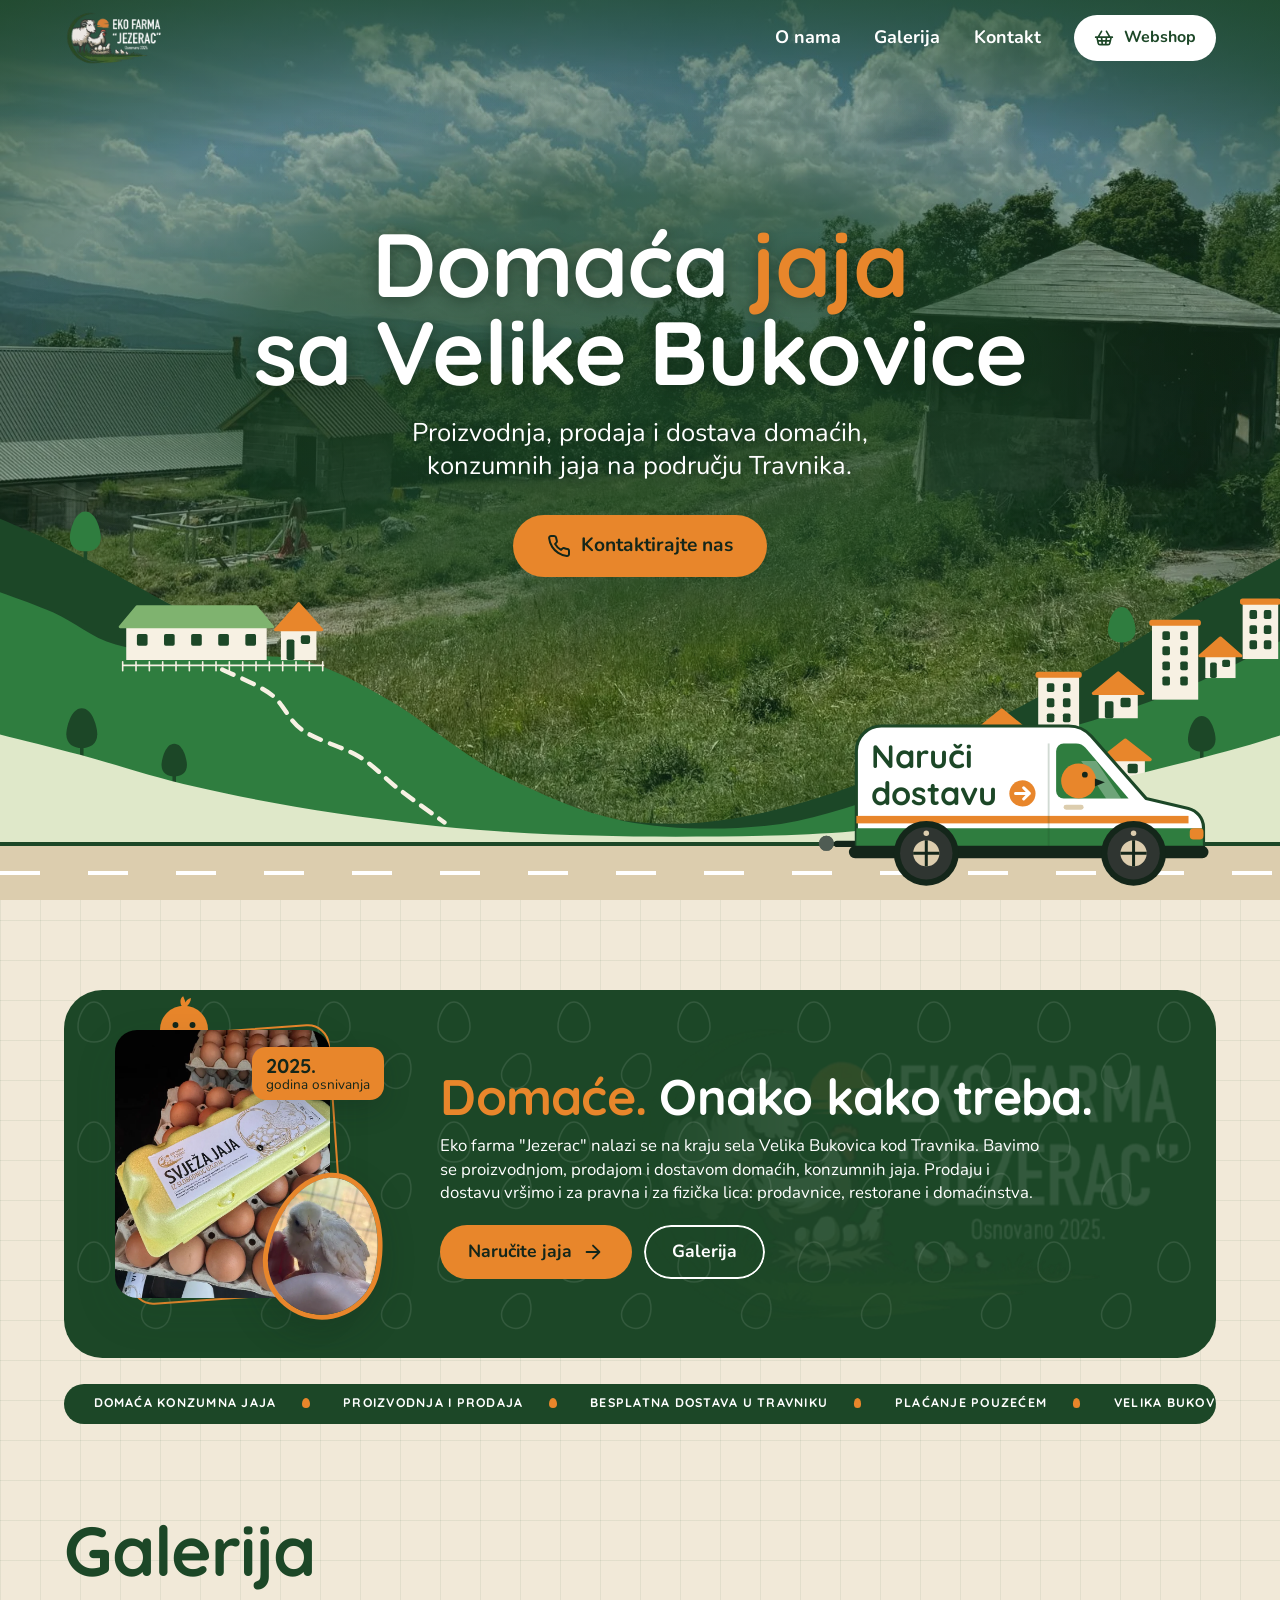
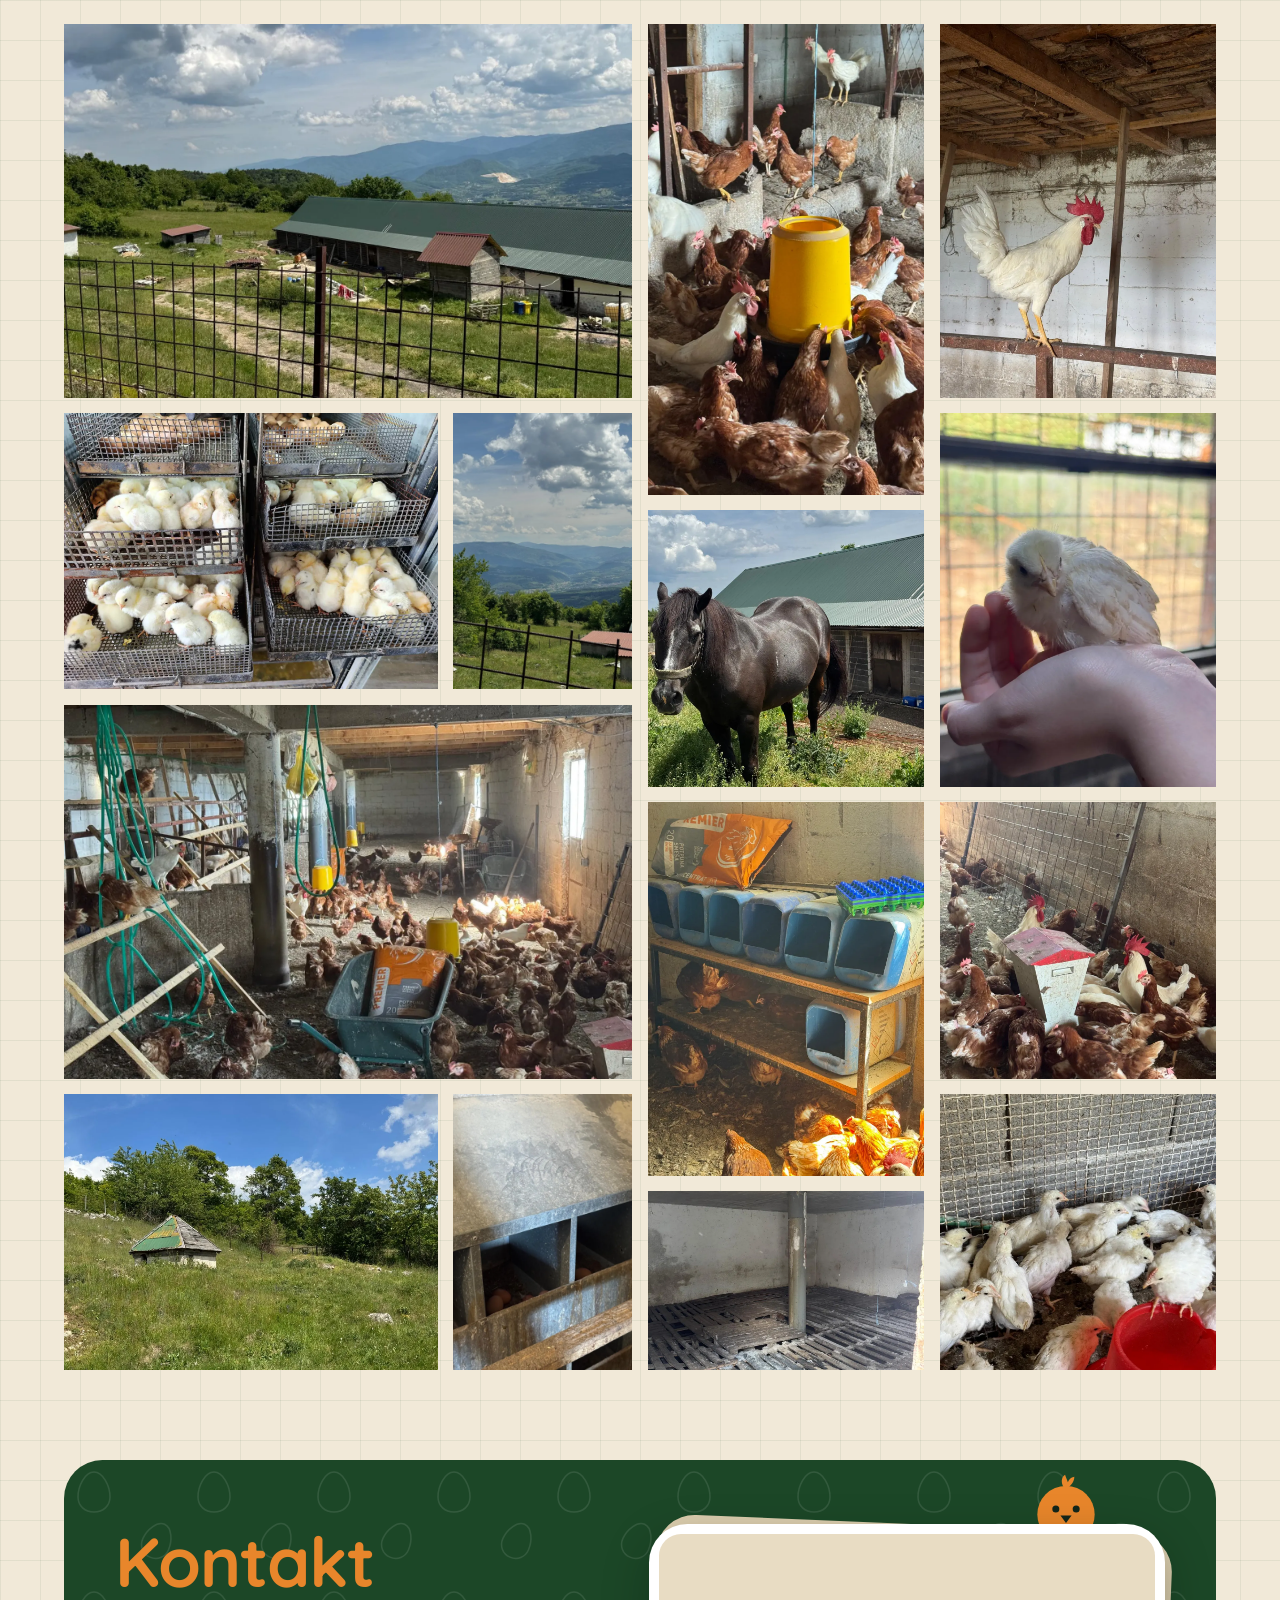
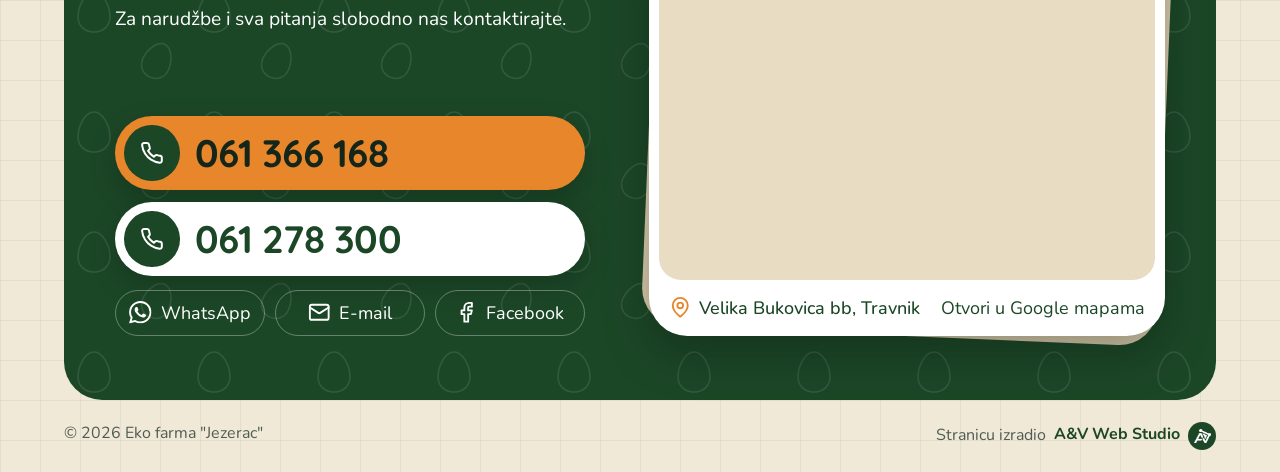
==== index.html @ 484a9501 "Veća brda na telefonu, zeleniji kombi i široka slika u O nama Brda na telefonu su oko četvrtinu viša" ====
<!doctype html>
<html lang="bs">
<head>
  <meta charset="utf-8">
  <meta name="viewport" content="width=device-width, initial-scale=1, viewport-fit=cover">
  <title>Eko farma "Jezerac" | Domaća jaja sa Velike Bukovice, Travnik</title>
  <meta name="description" content="Domaća, konzumna jaja sa Velike Bukovice kod Travnika. Besplatna dostava na području Travnika, plaćanje pouzećem.">
  <meta name="theme-color" content="#f1e9d8">

  <meta property="og:type" content="website">
  <meta property="og:title" content="Eko farma &quot;Jezerac&quot;">
  <meta property="og:description" content="Domaća, konzumna jaja sa Velike Bukovice kod Travnika. Besplatna dostava na području Travnika.">
  <meta property="og:image" content="https://eko-farma-jezerac.vercel.app/assets/img/og.jpg">
  <meta name="twitter:card" content="summary_large_image">

  <link rel="icon" type="image/png" sizes="32x32" href="assets/img/favicon-32.png?v=3">
  <link rel="icon" type="image/png" sizes="192x192" href="assets/img/favicon-192.png?v=3">
  <link rel="shortcut icon" href="favicon.ico?v=3">
  <link rel="apple-touch-icon" href="assets/img/apple-touch-icon.png?v=3">

  <link rel="preconnect" href="https://fonts.googleapis.com">
  <link rel="preconnect" href="https://fonts.gstatic.com" crossorigin>
  <link href="https://fonts.googleapis.com/css2?family=Quicksand:wght@500;600;700&family=Nunito:wght@400;500;600;700&display=swap" rel="stylesheet">
  <link rel="stylesheet" href="css/styles.css">
  <link rel="preload" as="image" href="assets/img/hero.webp">

  <script type="application/ld+json">
  {
    "@context": "https://schema.org",
    "@type": "LocalBusiness",
    "name": "Eko farma \"Jezerac\"",
    "description": "Proizvodnja, prodaja i dostava domaćih, konzumnih jaja.",
    "telephone": ["+38761366168", "+38761278300"],
    "email": "ekofarma.jezerac@gmail.com",
    "foundingDate": "2025",
    "address": {
      "@type": "PostalAddress",
      "streetAddress": "Velika Bukovica bb",
      "addressLocality": "Travnik",
      "addressCountry": "BA"
    },
    "sameAs": ["https://www.facebook.com/p/Eko-farma-Jezerac-61575950756251/"]
  }
  </script>
</head>
<body>
  <a class="skip-link" href="webshop.html">Idi na webshop</a>

  <svg class="svg-defs" aria-hidden="true" focusable="false">
    <symbol id="i-arrow" viewBox="0 0 24 24"><path d="M5 12h14M12 5l7 7-7 7"/></symbol>
    <symbol id="i-basket" viewBox="0 0 24 24"><path d="m15 11-1 9M19 11l-4-7M2 11h20M3.5 11l1.6 7.4a2 2 0 0 0 2 1.6h9.8a2 2 0 0 0 2-1.6l1.7-7.4M4.5 15.5h15M5 11l4-7M9 11l1 9"/></symbol>
    <symbol id="i-x" viewBox="0 0 24 24"><path d="M18 6 6 18M6 6l12 12"/></symbol>
    <symbol id="i-left" viewBox="0 0 24 24"><path d="m15 18-6-6 6-6"/></symbol>
    <symbol id="i-right" viewBox="0 0 24 24"><path d="m9 18 6-6-6-6"/></symbol>
    <symbol id="i-phone" viewBox="0 0 24 24"><path d="M22 16.92v3a2 2 0 0 1-2.18 2 19.79 19.79 0 0 1-8.63-3.07 19.5 19.5 0 0 1-6-6 19.79 19.79 0 0 1-3.07-8.67A2 2 0 0 1 4.11 2h3a2 2 0 0 1 2 1.72 12.84 12.84 0 0 0 .7 2.81 2 2 0 0 1-.45 2.11L8.09 9.91a16 16 0 0 0 6 6l1.27-1.27a2 2 0 0 1 2.11-.45 12.84 12.84 0 0 0 2.81.7A2 2 0 0 1 22 16.92z"/></symbol>
    <symbol id="chick" viewBox="0 0 80 80"><path d="M38 17c-4-5-3-12 1-14 1 3 2 5 3 8 1-3 3-5 7-6 0 5-3 9-7 12Z" fill="#e8862b"/><circle cx="40" cy="46" r="31" fill="#e8862b"/><circle cx="29" cy="40" r="3.800" fill="#14261a"/><circle cx="51" cy="40" r="3.800" fill="#14261a"/><path d="M34 47h12l-6 8z" fill="#14261a"/></symbol>
    <symbol id="i-pin" viewBox="0 0 24 24"><path d="M20 10c0 6-8 12-8 12s-8-6-8-12a8 8 0 0 1 16 0Z"/><circle cx="12" cy="10" r="3"/></symbol>
    <symbol id="i-mail" viewBox="0 0 24 24"><rect width="20" height="16" x="2" y="4" rx="2"/><path d="m22 7-8.97 5.7a1.94 1.94 0 0 1-2.06 0L2 7"/></symbol>
    <symbol id="i-facebook" viewBox="0 0 24 24"><path d="M18 2h-3a5 5 0 0 0-5 5v3H7v4h3v8h4v-8h3l1-4h-4V7a1 1 0 0 1 1-1h3z"/></symbol>
    <symbol id="i-whatsapp" viewBox="0 0 24 24"><path class="solid" d="M17.472 14.382c-.297-.149-1.758-.867-2.03-.967-.273-.099-.471-.148-.67.15-.197.297-.767.966-.94 1.164-.173.199-.347.223-.644.075-.297-.15-1.255-.463-2.39-1.475-.883-.788-1.48-1.761-1.653-2.059-.173-.297-.018-.458.13-.606.134-.133.298-.347.446-.52.149-.174.198-.298.298-.497.099-.198.05-.371-.025-.52-.075-.149-.669-1.612-.916-2.207-.242-.579-.487-.5-.669-.51-.173-.008-.371-.01-.57-.01-.198 0-.52.074-.792.372-.272.297-1.04 1.016-1.04 2.479 0 1.462 1.065 2.875 1.213 3.074.149.198 2.096 3.2 5.077 4.487.709.306 1.262.489 1.694.625.712.227 1.36.195 1.871.118.571-.085 1.758-.719 2.006-1.413.248-.694.248-1.289.173-1.413-.074-.124-.272-.198-.57-.347m-5.421 7.403h-.004a9.87 9.87 0 0 1-5.031-1.378l-.361-.214-3.741.982.998-3.648-.235-.374a9.86 9.86 0 0 1-1.51-5.26c.001-5.45 4.436-9.884 9.888-9.884 2.64 0 5.122 1.03 6.988 2.898a9.825 9.825 0 0 1 2.893 6.994c-.003 5.45-4.437 9.884-9.885 9.884m8.413-18.297A11.815 11.815 0 0 0 12.05 0C5.495 0 .16 5.335.157 11.892c0 2.096.547 4.142 1.588 5.945L.057 24l6.305-1.654a11.882 11.882 0 0 0 5.683 1.448h.005c6.554 0 11.89-5.335 11.893-11.893a11.821 11.821 0 0 0-3.48-8.413z"/></symbol>
  </svg>

  <header class="top top-over">
    <a class="top-logo" href="index.html" aria-label='Eko farma "Jezerac", početna'>
      <img src="assets/img/logo.webp" alt="" width="480" height="266">
      <img class="top-logo-light" src="assets/img/logo-svijetli.webp" alt="" width="480" height="266">
    </a>
    <nav class="top-nav" aria-label="Glavna navigacija">
      <a class="nav-link" href="#o-nama">O nama</a>
      <a class="nav-link" href="#galerija">Galerija</a>
      <a class="nav-link" href="#kontakt">Kontakt</a>
      <a class="btn btn-nav" href="webshop.html">
        <svg class="icon" aria-hidden="true"><use href="#i-basket"/></svg>
        Webshop
        <span class="count" data-cart-count hidden>0</span>
      </a>
    </nav>
  </header>

  <main>
    <section class="hero">
      <div class="hero-photo">
        <img src="assets/img/hero.webp" width="1600" height="1200" fetchpriority="high" alt="Farma na Velikoj Bukovici: objekti, puteljak kroz livadu i planine pod oblacima">
      </div>
      <picture class="hills">
        <source media="(min-width: 760px)" srcset="assets/img/brda.svg" width="1440" height="460">
        <img src="assets/img/brda-telefon.svg?v=3" width="375" height="200" alt="">
      </picture>
      <div class="hero-copy">
        <h1>Domaća <em>jaja</em><br>sa&nbsp;Velike Bukovice</h1>
        <p>Proizvodnja, prodaja i dostava domaćih, konzumnih jaja na području Travnika.</p>
        <a class="btn btn-big btn-orange" href="#kontakt">
          <svg class="icon" aria-hidden="true"><use href="#i-phone"/></svg>
          Kontaktirajte nas
        </a>
      </div>
      <div class="road">
        <div class="van-lane">
          <a class="van" href="webshop.html" aria-label="Naruči dostavu jaja u webshopu">
            <svg viewBox="-30 0 328 146" aria-hidden="true" focusable="false">
              <circle class="puff" cx="-14" cy="110" r="6"/>
              <circle class="puff" cx="-14" cy="110" r="6"/>
              <g class="van-tilt">
                <g class="van-body">
                  <rect class="van-dark" x="-8" y="108" width="24" height="5" rx="2.500"/>
                  <path class="van-paint" d="M10 118V36a20 20 0 0 1 20-20h150a24 24 0 0 1 18 8l44 50 34 8a16 16 0 0 1 12 15v21Z"/>
                  <rect class="van-stripe" x="10" y="88" width="266" height="6"/>
                  <path class="van-skirt" d="M10 98H287.500V118H10Z"/>
                  <path class="van-line" d="M164 30V112"/>
                  <path class="van-window" d="M176 30h10a10 10 0 0 1 7.500 3.400L228 74H176a6 6 0 0 1-6-6V36a6 6 0 0 1 6-6Z"/>
                  <path class="van-shine" d="M202 44 222 74H210L190 44Z"/>
                  <circle class="van-sun" cx="188" cy="60" r="14"/>
                  <circle class="van-dark" cx="193" cy="55" r="2.300"/>
                  <path class="van-dark" d="M201 58l8 3-8 3.500Z"/>
                  <text class="van-label" x="22" y="50">Naruči</text>
                  <text class="van-label" x="22" y="79">dostavu</text>
                  <g class="van-go" transform="translate(143 70)"><circle class="van-go-dot" r="10.500"/><path class="van-go-arrow" d="M-5.500 0H5.500M1-4.500 5.500 0 1 4.500"/></g>
                  <rect class="van-sand" x="176" y="79" width="16" height="4" rx="2"/>
                  <rect class="van-sun" x="277" y="98" width="11" height="9" rx="3"/>
                  <rect class="van-dark" x="4" y="112" width="288" height="10" rx="5"/>
                  <circle class="van-dark" cx="66" cy="118" r="26"/>
                  <circle class="van-dark" cx="232" cy="118" r="26"/>
                </g>
              </g>
              <g transform="translate(66 118)"><g class="wheel"><circle class="van-tyre" r="21"/><circle class="van-sand" r="10.500"/><path class="van-spoke" d="M-10.500 0H10.500M0-10.500V10.500"/><circle class="van-sand" cy="-16" r="2.200"/></g></g>
              <g transform="translate(232 118)"><g class="wheel"><circle class="van-tyre" r="21"/><circle class="van-sand" r="10.500"/><path class="van-spoke" d="M-10.500 0H10.500M0-10.500V10.500"/><circle class="van-sand" cy="-16" r="2.200"/></g></g>
            </svg>
          </a>
        </div>
      </div>
    </section>

    <section class="about" id="o-nama" aria-labelledby="about-title">
      <figure class="about-photo">
        <svg class="mascot" aria-hidden="true" focusable="false"><use href="#chick"/></svg>
        <span class="about-frame about-frame-big"><img src="assets/img/o-nama.webp" width="800" height="1067" loading="lazy" alt="Smeđa jaja u kartonskim podlošcima i naše pakovanje s natpisom Svježa jaja"></span>
        <span class="about-frame about-frame-small"><img src="assets/img/o-nama-pile.webp" width="420" height="525" loading="lazy" alt="Malo bijelo pile na dlanu"></span>
        <figcaption class="about-badge"><b>2025.</b> godina osnivanja</figcaption>
      </figure>
      <div class="about-text">
        <h2 id="about-title"><em>Domaće.</em> Onako kako treba.</h2>
        <p>Eko farma "Jezerac" nalazi se na kraju sela Velika Bukovica kod Travnika. Bavimo se proizvodnjom, prodajom i dostavom domaćih, konzumnih jaja. Prodaju i dostavu vršimo i za pravna i za fizička lica: prodavnice, restorane i domaćinstva.</p>
        <div class="about-actions">
          <a class="btn btn-orange" href="webshop.html">
            Naručite jaja
            <svg class="icon" aria-hidden="true"><use href="#i-arrow"/></svg>
          </a>
          <a class="btn btn-ghost" href="#galerija">Galerija</a>
        </div>
      </div>
    </section>

    <div class="ticker" aria-hidden="true">
      <div class="ticker-track">
        <ul>
          <li>Domaća konzumna jaja</li>
          <li>Proizvodnja i prodaja</li>
          <li>Besplatna dostava u Travniku</li>
          <li>Plaćanje pouzećem</li>
          <li>Velika Bukovica, Travnik</li>
        </ul>
        <ul>
          <li>Domaća konzumna jaja</li>
          <li>Proizvodnja i prodaja</li>
          <li>Besplatna dostava u Travniku</li>
          <li>Plaćanje pouzećem</li>
          <li>Velika Bukovica, Travnik</li>
        </ul>
      </div>
    </div>

    <section class="gallery" id="galerija" aria-labelledby="gallery-title">
      <h2 id="gallery-title">Galerija</h2>
      <div class="gallery-grid" data-gallery>
        <button class="g-item" type="button" data-full="assets/img/galerija/farma.webp" data-caption="Farma na Velikoj Bukovici"><img src="assets/img/galerija/farma.webp" width="1400" height="1050" loading="lazy" alt="Dugi objekat farme sa zelenim krovom, ograda i planine u daljini"></button>
        <button class="g-item" type="button" data-full="assets/img/galerija/koke-hranilica.webp" data-caption="Koke oko hranilice"><img src="assets/img/galerija/koke-hranilica.webp" width="1050" height="1400" loading="lazy" alt="Smeđe i bijele koke oko žute hranilice"></button>
        <button class="g-item" type="button" data-full="assets/img/galerija/pijetao.webp" data-caption="Pijetao"><img src="assets/img/galerija/pijetao.webp" width="1050" height="1400" loading="lazy" alt="Bijeli pijetao na metalnoj prečki"></button>
        <button class="g-item" type="button" data-full="assets/img/galerija/pilici.webp" data-caption="Tek izleženi pilići"><img src="assets/img/galerija/pilici.webp" width="1400" height="1054" loading="lazy" alt="Žuti pilići u žičanim korpama"></button>
        <button class="g-item" type="button" data-full="assets/img/galerija/pogled.webp" data-caption="Pogled s farme"><img src="assets/img/galerija/pogled.webp" width="1050" height="1400" loading="lazy" alt="Pogled s farme na planine i dolinu pod oblacima"></button>
        <button class="g-item" type="button" data-full="assets/img/galerija/pile-na-ruci.webp" data-caption="Pile na dlanu"><img src="assets/img/galerija/pile-na-ruci.webp" width="1050" height="1400" loading="lazy" alt="Malo bijelo pile na dlanu"></button>
        <button class="g-item" type="button" data-full="assets/img/galerija/konj.webp" data-caption="Konj na farmi"><img src="assets/img/galerija/konj.webp" width="1050" height="1400" loading="lazy" alt="Tamni konj na livadi ispred objekta farme"></button>
        <button class="g-item" type="button" data-full="assets/img/galerija/gnijezda-kanistri.webp" data-caption="Gnijezda za koke"><img src="assets/img/galerija/gnijezda-kanistri.webp" width="1050" height="1400" loading="lazy" alt="Gnijezda od plavih kanistara na polici, ispod nje koke"></button>
        <button class="g-item" type="button" data-full="assets/img/galerija/objekat-koke.webp" data-caption="Koke u objektu"><img src="assets/img/galerija/objekat-koke.webp" width="1400" height="1050" loading="lazy" alt="Unutrašnjost objekta s mnogo koka, hranilicama i kolicima"></button>
        <button class="g-item" type="button" data-full="assets/img/galerija/koke-pijetao.webp" data-caption="Koke i pijetlovi"><img src="assets/img/galerija/koke-pijetao.webp" width="1050" height="1400" loading="lazy" alt="Koke i bijeli pijetlovi oko hranilice s crvenim krovom"></button>
        <button class="g-item" type="button" data-full="assets/img/galerija/mladi-pilici.webp" data-caption="Mladi pilići"><img src="assets/img/galerija/mladi-pilici.webp" width="1050" height="1400" loading="lazy" alt="Mladi bijeli pilići oko crvene hranilice"></button>
        <button class="g-item" type="button" data-full="assets/img/galerija/gnijezda-jaja.webp" data-caption="Jaja u gnijezdima"><img src="assets/img/galerija/gnijezda-jaja.webp" width="1050" height="1400" loading="lazy" alt="Smeđa jaja u limenim gnijezdima"></button>
        <button class="g-item" type="button" data-full="assets/img/galerija/prostorija.webp" data-caption="Prostorija s paletama"><img src="assets/img/galerija/prostorija.webp" width="1050" height="1400" loading="lazy" alt="Betonska prostorija sa stubom i paletama na podu"></button>
        <button class="g-item" type="button" data-full="assets/img/galerija/kucica.webp" data-caption="Kućica na livadi"><img src="assets/img/galerija/kucica.webp" width="1400" height="1050" loading="lazy" alt="Mala kućica sa zelenim krovom na livadi, ispod drveća"></button>
      </div>
    </section>

    <section class="contact" id="kontakt" aria-labelledby="contact-title">
      <div class="contact-info">
        <div>
          <h2 id="contact-title">Kontakt</h2>
          <p class="contact-lead">Za narudžbe i sva pitanja slobodno nas kontaktirajte.</p>
        </div>
        <div>
        <div class="contact-phones">
          <a class="phone phone-main" href="tel:+38761366168"><span class="phone-icon"><svg class="icon" aria-hidden="true"><use href="#i-phone"/></svg></span>061 366 168</a>
          <a class="phone" href="tel:+38761278300"><span class="phone-icon"><svg class="icon" aria-hidden="true"><use href="#i-phone"/></svg></span>061 278 300</a>
        </div>
        <ul class="contact-more">
          <li><a data-wa-contact href="https://wa.me/38761366168" target="_blank" rel="noopener"><svg class="icon" aria-hidden="true"><use href="#i-whatsapp"/></svg>WhatsApp</a></li>
          <li><a href="mailto:ekofarma.jezerac@gmail.com" title="ekofarma.jezerac@gmail.com" aria-label="E-mail: ekofarma.jezerac@gmail.com"><svg class="icon" aria-hidden="true"><use href="#i-mail"/></svg>E-mail</a></li>
          <li><a href="https://www.facebook.com/p/Eko-farma-Jezerac-61575950756251/" target="_blank" rel="noopener"><svg class="icon" aria-hidden="true"><use href="#i-facebook"/></svg>Facebook</a></li>
        </ul>
        </div>
      </div>
      <figure class="contact-map">
        <svg class="mascot" aria-hidden="true" focusable="false"><use href="#chick"/></svg>
        <div class="map-frame">
          <iframe title="Mapa: Velika Bukovica, Travnik" src="https://www.google.com/maps?q=Velika+Bukovica,+Travnik,+Bosna+i+Hercegovina&amp;t=k&amp;z=13&amp;hl=bs&amp;output=embed" loading="lazy" referrerpolicy="no-referrer-when-downgrade" allowfullscreen></iframe>
          <figcaption>
            <address><svg class="icon" aria-hidden="true"><use href="#i-pin"/></svg>Velika Bukovica bb, Travnik</address>
            <a href="https://www.google.com/maps/search/?api=1&amp;query=Velika+Bukovica%2C+Travnik" target="_blank" rel="noopener">Otvori u Google mapama</a>
          </figcaption>
        </div>
      </figure>
    </section>
  </main>

  <footer class="bottom">
    <p>© <span data-year>2026</span> Eko farma "Jezerac"</p>
    <a class="bottom-credit" href="https://avstudio.site/" target="_blank" rel="noopener">Stranicu izradio <b>A&amp;V Web Studio</b> <span class="bottom-credit-logo"><img src="assets/img/av-studio.webp" width="52" height="44" alt="" loading="lazy"></span></a>
  </footer>

  <!-- Pregled fotografije iz galerije -->
  <dialog class="lightbox" id="lightbox" aria-label="Pregled fotografije">
    <button class="lb-btn lb-close" type="button" data-lb-close aria-label="Zatvori"><svg class="icon" aria-hidden="true"><use href="#i-x"/></svg></button>
    <button class="lb-btn lb-prev" type="button" data-lb-prev aria-label="Prethodna fotografija"><svg class="icon" aria-hidden="true"><use href="#i-left"/></svg></button>
    <figure>
      <img data-lb-img alt="">
      <figcaption data-lb-caption></figcaption>
    </figure>
    <button class="lb-btn lb-next" type="button" data-lb-next aria-label="Sljedeća fotografija"><svg class="icon" aria-hidden="true"><use href="#i-right"/></svg></button>
  </dialog>

  <script src="js/config.js" defer></script>
  <script src="js/site.js" defer></script>
</body>
</html>
---- css/styles.css ----
/* Eko farma "Jezerac": bež je glavna boja, bijela sporedna, uz zelenu i narandžastu za detalje. */

:root {
  --font: 'Nunito', system-ui, sans-serif;
  --font-head: 'Quicksand', 'Nunito', system-ui, sans-serif;
  --paper: #f1e9d8;
  --white: #fff;
  --beige: #e8dcc3;
  --sand: #dccdae;
  --mint: #e0e9cf;
  --forest: #1c4727;
  --green: #2f7d3f;
  --ink: #14261a;
  --grey: #4f5c53;
  --line: #ddd0b6;
  --orange: #e8862b;
  --error: #a8360a;
  --rule: rgb(28 71 39 / .07);
  --shadow: 0 16px 44px rgb(28 71 39 / .12);
  --cell: 40px;
  --gutter: clamp(20px, 5vw, 88px);
  --radius: 22px;
  --radius-big: clamp(24px, 3vw, 40px);
  --top-h: 76px;
  --eggs-dark: url("data:image/svg+xml,%3Csvg xmlns='http://www.w3.org/2000/svg' width='120' height='120' viewBox='0 0 120 120'%3E%3Cg fill='none' stroke='%231c4727' stroke-opacity='.09' stroke-width='1.5'%3E%3Cpath d='M30 12c9 0 16 14 16 25 0 9-7 15-16 15s-16-6-16-15c0-11 7-25 16-25Z'/%3E%3Cpath transform='rotate(24 90 88)' d='M90 62c8 0 14 12 14 22 0 8-6 14-14 14s-14-6-14-14c0-10 6-22 14-22Z'/%3E%3C/g%3E%3C/svg%3E");
  --eggs-light: url("data:image/svg+xml,%3Csvg xmlns='http://www.w3.org/2000/svg' width='120' height='120' viewBox='0 0 120 120'%3E%3Cg fill='none' stroke='%23fff' stroke-opacity='.1' stroke-width='1.5'%3E%3Cpath d='M30 12c9 0 16 14 16 25 0 9-7 15-16 15s-16-6-16-15c0-11 7-25 16-25Z'/%3E%3Cpath transform='rotate(24 90 88)' d='M90 62c8 0 14 12 14 22 0 8-6 14-14 14s-14-6-14-14c0-10 6-22 14-22Z'/%3E%3C/g%3E%3C/svg%3E");
}

@view-transition { navigation: auto; }

*, *::before, *::after { box-sizing: border-box; }
[hidden] { display: none !important; }

html { -webkit-text-size-adjust: 100%; scroll-behavior: smooth; scroll-padding-top: calc(var(--top-h) + 16px); }

body {
  margin: 0;
  color: var(--ink);
  font: 400 18px/1.45 var(--font);
  background-color: var(--paper);
  background-image:
    linear-gradient(var(--rule) 1px, transparent 1px),
    linear-gradient(90deg, var(--rule) 1px, transparent 1px);
  background-size: var(--cell) var(--cell);
}

/* Skrol traka u bojama stranice */
::-webkit-scrollbar { width: 14px; height: 14px; }
::-webkit-scrollbar-track { background: var(--beige); }
::-webkit-scrollbar-thumb { border: 3px solid transparent; border-radius: 999px; background: var(--forest) padding-box; }
::-webkit-scrollbar-thumb:hover { background: var(--orange) padding-box; }
.cart::-webkit-scrollbar, .cart-list::-webkit-scrollbar, .picker-list::-webkit-scrollbar { width: 10px; }
.cart::-webkit-scrollbar-track, .cart-list::-webkit-scrollbar-track, .picker-list::-webkit-scrollbar-track { background: transparent; }
@supports not selector(::-webkit-scrollbar) {
  * { scrollbar-color: var(--forest) var(--beige); }
}

h1, h2, h3, p, ul, dl, dd, figure { margin: 0; }
ul { padding: 0; list-style: none; }
h1, h2, h3 { color: var(--forest); font-family: var(--font-head); font-weight: 700; letter-spacing: -.015em; line-height: 1.08; }
.phone, .about-badge b, .pcard-price, .pcard-badge, .count, .cart-list b, .cart-total dd, .bar b, .ticker li { font-family: var(--font-head); }
.pcard-price small { font-family: var(--font); }
small { font-size: .85em; }
img { display: block; max-width: 100%; height: auto; }

a { color: inherit; }

:focus-visible { outline: 3px solid var(--ring, var(--forest)); outline-offset: 2px; }

.svg-defs { position: absolute; width: 0; height: 0; }
.sr-only { position: absolute; width: 1px; height: 1px; padding: 0; margin: -1px; overflow: hidden; clip-path: inset(50%); white-space: nowrap; }

.skip-link { position: absolute; left: 8px; top: -60px; z-index: 40; padding: 10px 18px; border-radius: 999px; background: var(--forest); color: var(--white); }
.skip-link:focus { top: 8px; }

.icon { flex: none; width: 1.25em; height: 1.25em; fill: none; stroke: currentColor; stroke-width: 2; stroke-linecap: round; stroke-linejoin: round; }
.icon .solid, .icon use[href="#i-whatsapp"] { fill: currentColor; stroke: none; }

/* ---------- Dugmad: narandžasta se razlije s lijeva na hover ---------- */

.btn {
  display: inline-flex;
  align-items: center;
  justify-content: center;
  gap: 10px;
  min-height: 54px;
  padding: 10px 28px;
  border: 0;
  border-radius: 999px;
  background: linear-gradient(var(--orange), var(--orange)) left / 0 100% no-repeat, var(--forest);
  color: var(--white);
  font: inherit;
  font-size: 1.1rem;
  font-weight: 700;
  text-align: center;
  text-decoration: none;
  cursor: pointer;
  transition: background-size .3s ease-out, color .18s, transform .2s, box-shadow .2s;
}
.btn:hover, .btn:active { background-size: 100% 100%, auto; color: var(--ink); }
.btn:active { transform: scale(.98); }
.btn-wide { width: 100%; }
.btn-send { background: linear-gradient(var(--forest), var(--forest)) left / 0 100% no-repeat, var(--orange); color: var(--ink); }
.btn-send:hover, .btn-send:active { color: var(--white); }
.btn-orange { background: linear-gradient(var(--white), var(--white)) left / 0 100% no-repeat, var(--orange); color: var(--ink); }
.btn-orange:hover, .btn-orange:active { color: var(--forest); }
.btn-ghost { background: linear-gradient(var(--orange), var(--orange)) left / 0 100% no-repeat, transparent; box-shadow: inset 0 0 0 2px var(--forest); color: var(--forest); }
.btn-ghost:hover, .btn-ghost:active { box-shadow: inset 0 0 0 2px var(--orange); }
.btn-big { flex: none; min-height: 62px; padding: 12px 34px; font-size: 1.2rem; }
.btn .icon { transition: transform .25s ease-out; }
.btn-big:hover .icon, .about-actions .btn:hover .icon { transform: translateX(5px); }

/* ---------- Zaglavlje i podnožje ---------- */

.top {
  position: sticky;
  top: 0;
  z-index: 20;
  display: flex;
  align-items: center;
  justify-content: space-between;
  gap: 16px;
  min-height: var(--top-h);
  padding: 8px var(--gutter);
  border-bottom: 1px solid var(--line);
  background-color: var(--paper);
  color: var(--forest);
  box-shadow: 0 8px 24px rgb(28 71 39 / .08);
  transition: background-color .25s, border-color .25s, box-shadow .25s;
  view-transition-name: top;
}
.top-over { margin-bottom: calc(var(--top-h) * -1); }
.top-logo { position: relative; display: block; border-radius: 12px; }
.top-logo img { width: auto; height: 56px; transition: transform .3s cubic-bezier(.3, 1.5, .6, 1), opacity .25s; }
.top-logo:hover img { transform: rotate(-3deg) scale(1.05); }
.top-logo .top-logo-light { position: absolute; top: 0; left: 0; opacity: 0; }

.top-nav { display: flex; align-items: center; gap: clamp(16px, 2.6vw, 36px); font-weight: 700; }
.nav-link {
  display: inline-flex;
  align-items: center;
  min-height: 44px;
  background: linear-gradient(var(--orange), var(--orange)) left bottom 7px / 0 2px no-repeat;
  text-decoration: none;
  transition: background-size .25s ease-out;
}
.nav-link:hover { background-size: 100% 2px; }
.btn-nav { min-height: 46px; padding: 6px 20px; font-size: 1rem; transition: background-color .25s, background-size .3s ease-out, color .18s, transform .2s; }

/* Dok stranica nije skrolana, zaglavlje nema pozadinu. Bez JavaScripta ostaje puno. */
@media (scripting: enabled) {
  .top:not(.is-scrolled) { border-color: transparent; background-color: transparent; box-shadow: none; }

  /* Na početnoj leži preko zelene sjene, pa je svijetlo. */
  .top-over:not(.is-scrolled) { --ring: var(--white); color: var(--white); }
  .top-over:not(.is-scrolled) .nav-link { background-image: linear-gradient(var(--white), var(--white)); }
  .top-over:not(.is-scrolled) .btn-nav { background-color: var(--white); color: var(--forest); }
  .top-over:not(.is-scrolled) .btn-nav:hover { color: var(--ink); }
  .top-over:not(.is-scrolled) .top-logo img { opacity: 0; }
  .top-over:not(.is-scrolled) .top-logo .top-logo-light { opacity: 1; }
}

.count {
  display: inline-grid;
  place-items: center;
  min-width: 26px;
  height: 26px;
  padding: 0 7px;
  border-radius: 999px;
  background: var(--orange);
  color: var(--ink);
  font-size: .95rem;
  font-weight: 600;
}
.count.bump { animation: bump .35s ease-out; }
@keyframes bump { 40% { transform: scale(1.22); } }

.bottom {
  display: flex;
  flex-wrap: wrap;
  justify-content: space-between;
  gap: 4px 24px;
  padding: 22px var(--gutter);
  color: var(--grey);
  font-size: 1rem;
}
.bottom-credit { display: inline-flex; align-items: center; gap: 8px; padding-block: 8px; margin-block: -8px; text-decoration: none; transition: color .2s; }
.bottom-credit b { padding-bottom: 2px; background: linear-gradient(var(--orange), var(--orange)) left bottom / 0 2px no-repeat; color: var(--forest); font-weight: 700; transition: background-size .3s ease-out; }
.bottom-credit-logo { display: grid; flex: none; place-items: center; width: 28px; height: 28px; border-radius: 50%; background: var(--forest); transition: transform .35s cubic-bezier(.3, 1.5, .6, 1); }
.bottom-credit img { width: 17px; height: auto; }
.bottom-credit:hover b, .bottom-credit:focus-visible b { background-size: 100% 2px; }
.bottom-credit:hover .bottom-credit-logo, .bottom-credit:focus-visible .bottom-credit-logo { transform: rotate(-20deg); }

/* ---------- Početna: hero s fotografijom u pozadini ---------- */

/* Fotografija i cesta zajedno zauzimaju cijeli prvi ekran. */
.hero {
  --road-h: clamp(46px, 6.5vh, 64px);
  --van-w: clamp(310px, min(32vw, 52vh), 520px);
  --van-h: calc(var(--van-w) * .445);
  position: relative;
  isolation: isolate;
  display: flex;
  flex-direction: column;
  min-height: 100vh;
  min-height: 100svh;
  overflow: hidden;
  color: var(--white);
}
.hero-photo { position: absolute; inset: 0 0 var(--road-h); z-index: -2; overflow: hidden; }
.hero-photo img { width: 100%; height: 100%; object-fit: cover; object-position: center bottom; transition: transform 1.6s cubic-bezier(.2, .7, .2, 1); }
.hero::before {
  content: "";
  position: absolute;
  inset: 0 0 var(--road-h);
  z-index: -1;
  /* Zelena sjena: tamna u ćoškovima, blaga oko teksta, a pod samim tekstom toliko da se slova čitaju */
  background:
    radial-gradient(ellipse 50% 38% at 50% 46%, rgb(28 71 39 / .74) 0%, rgb(28 71 39 / .62) 60%, rgb(28 71 39 / 0) 100%),
    linear-gradient(180deg, rgb(28 71 39 / .6) 0, rgb(28 71 39 / 0) 150px),
    radial-gradient(ellipse 78% 82% at 50% 48%, rgb(28 71 39 / .22) 45%, rgb(28 71 39 / .94) 100%);
}
.hero:hover .hero-photo img { transform: scale(1.05); }
/* Brda oko ceste u polukrugu: lijevo farma, desno kuće u koje kombi dostavlja. */
.hills { position: absolute; right: 0; bottom: var(--road-h); left: 0; z-index: -1; pointer-events: none; }
.hills img { display: block; width: 100%; height: auto; }
/* Donji razmak ostavlja mjesta kombiju, da nikad ne pređe preko teksta. */
.hero-copy {
  display: flex;
  flex: 1;
  flex-direction: column;
  align-items: center;
  justify-content: center;
  padding: calc(var(--top-h) + clamp(12px, 3vh, 40px)) var(--gutter) calc(var(--van-h) - var(--road-h) * .8 + 12px);
  text-align: center;
}
.hero h1 { color: var(--white); font-size: clamp(3rem, 7vw, 7.2rem); line-height: .98; text-shadow: 0 2px 16px rgb(15 35 20 / .55); }
.hero h1 em { color: var(--orange); font-style: normal; }
.hero-copy p { max-width: 24em; margin-top: 20px; font-size: clamp(1.2rem, 2vw, 1.65rem); line-height: 1.3; text-shadow: 0 1px 10px rgb(15 35 20 / .6); text-wrap: balance; }
.hero-copy .btn { margin-top: clamp(20px, 2.6vw, 32px); }

/* ---------- Početna: cesta i kombi koji vodi u webshop ---------- */

.road {
  position: relative;
  flex: none;
  height: var(--road-h);
  border-top: 4px solid var(--forest);
  background:
    linear-gradient(90deg, var(--white) 0 40px, transparent 40px) left center / 88px 4px repeat-x,
    var(--sand);
}

/* Bez animacije kombi stoji desno, spreman za klik. */
.van-lane {
  --van-time: 20s;
  --van-delay: -2s;
  --wheel-turns: 2700deg;
  position: absolute;
  bottom: calc(var(--road-h) * .2);
  left: 0;
  width: 100%;
  pointer-events: none;
  transform: translateX(calc(100% - var(--van-w) - var(--gutter)));
  animation: van-drive var(--van-time) var(--van-delay) infinite;
}
.van { --ring: var(--forest); display: block; width: var(--van-w); border-radius: 16px; pointer-events: auto; }
.van svg { display: block; width: 100%; height: auto; overflow: visible; }
.van-dark { fill: var(--ink); }
.van-tyre { fill: #2f3531; }
/* Bijeli kombi s narandžastim i zelenim detaljima, tanak zeleni obris da se odvoji od svijetlog brda. */
.van-paint { fill: var(--white); stroke: var(--forest); stroke-width: 2.5; stroke-linejoin: round; transition: fill .2s; }
.van-stripe { fill: var(--orange); transition: fill .2s; }
.van-skirt { fill: var(--green); transition: fill .2s; }
.van-line { fill: none; stroke: rgb(28 71 39 / .2); stroke-width: 1.5; }
.van-window { fill: var(--green); }
.van-shine { fill: rgb(255 255 255 / .3); }
.van-sun { fill: var(--orange); }
.van-sand { fill: var(--sand); }
.van-spoke { stroke: var(--ink); stroke-width: 2.4; }
.van-label { fill: var(--forest); font-family: var(--font-head); font-size: 26px; font-weight: 700; transition: fill .2s; }
.van-go-dot { fill: var(--orange); transition: fill .2s; }
/* Strelica se stalno lagano pomjera, da se vidi da je kombi za klik. */
.van-go-arrow { fill: none; stroke: var(--white); stroke-width: 2.4; stroke-linecap: round; stroke-linejoin: round; animation: arrow-nudge 1.1s ease-in-out infinite; }
@keyframes arrow-nudge { 50% { transform: translateX(3px); } }
.van:hover .van-paint, .van:focus-visible .van-paint { fill: var(--orange); }
.van:hover .van-stripe, .van:focus-visible .van-stripe { fill: var(--white); }
.van:hover .van-skirt, .van:focus-visible .van-skirt { fill: var(--forest); }
.van:hover .van-go-dot, .van:focus-visible .van-go-dot { fill: var(--forest); }
.puff { fill: var(--grey); transform-box: fill-box; transform-origin: center; animation: puff 1.3s ease-out infinite; }
.puff + .puff { animation-delay: .6s; }
.van-tilt { transform-box: fill-box; transform-origin: 50% 100%; animation: van-tilt var(--van-time) var(--van-delay) infinite; }
.van-body { transform-box: fill-box; transform-origin: 50% 100%; animation: van-bump .36s ease-in-out infinite alternate; }
.wheel { transform-box: fill-box; transform-origin: center; animation: wheel-roll var(--van-time) var(--van-delay) infinite; }

/* Kombi stane kad se pređe mišem preko njega, da se lakše klikne. */
.van-lane:hover, .van-lane:hover .van-tilt, .van-lane:hover .wheel,
.van-lane:focus-within, .van-lane:focus-within .van-tilt, .van-lane:focus-within .wheel { animation-play-state: paused; }

/* Dolazak s lijeve strane, stajanje desno, pa odlazak: točkovi prate isti ritam. */
@keyframes van-drive {
  0% { transform: translateX(calc(var(--van-w) * -1.05)); animation-timing-function: cubic-bezier(.35, .35, .45, 1); }
  36% { transform: translateX(calc(100% - var(--van-w) - var(--gutter))); }
  74% { transform: translateX(calc(100% - var(--van-w) - var(--gutter))); animation-timing-function: cubic-bezier(.6, 0, .85, .7); }
  100% { transform: translateX(105%); }
}
@keyframes wheel-roll {
  0% { transform: rotate(0); animation-timing-function: cubic-bezier(.35, .35, .45, 1); }
  36% { transform: rotate(var(--wheel-turns)); }
  74% { transform: rotate(var(--wheel-turns)); animation-timing-function: cubic-bezier(.6, 0, .85, .7); }
  100% { transform: rotate(calc(var(--wheel-turns) * 1.5)); }
}
@keyframes van-tilt {
  0%, 33%, 39%, 74%, 81%, 100% { transform: none; }
  36% { transform: rotate(1.3deg); }
  76% { transform: rotate(-1.1deg); }
}
@keyframes van-bump { to { transform: translateY(-1.8px) rotate(-.22deg); } }
@keyframes puff {
  from { opacity: .75; transform: none; }
  to { opacity: 0; transform: translate(-22px, -12px) scale(1.9); }
}

/* ---------- Početna: pokretna traka ispod sekcije O nama ---------- */

.ticker {
  margin: clamp(16px, 2vw, 28px) var(--gutter) 0;
  overflow: hidden;
  border-radius: var(--radius-big);
  background: var(--forest);
  color: var(--white);
}
.ticker-track { display: flex; width: max-content; animation: ticker 34s linear infinite; }
.ticker ul { display: flex; flex: none; justify-content: space-around; min-width: 100vw; }
.ticker li {
  display: flex;
  align-items: center;
  gap: clamp(16px, 2vw, 32px);
  padding: clamp(8px, .8vw, 12px) 0 clamp(9px, .9vw, 13px) clamp(16px, 2vw, 32px);
  font-size: clamp(.78rem, .95vw, .9rem);
  font-weight: 700;
  letter-spacing: .1em;
  text-transform: uppercase;
  white-space: nowrap;
}
/* Mala narandžasta jaja kao razmak među natpisima */
.ticker li::after { content: ""; width: .62em; height: .78em; border-radius: 50% 50% 50% 50% / 60% 60% 40% 40%; background: var(--orange); }
@keyframes ticker { to { transform: translateX(-50%); } }

/* ---------- Početna: o nama ---------- */

.about {
  --pad-x: clamp(20px, 4vw, 64px);
  position: relative;
  isolation: isolate;
  display: grid;
  grid-template-columns: auto minmax(0, 1fr);
  align-items: center;
  gap: 20px clamp(28px, 4.4vw, 72px);
  margin: clamp(48px, 7vw, 96px) var(--gutter) 0;
  padding: clamp(40px, 3vw, 44px) var(--pad-x) clamp(24px, 3vw, 44px);
  overflow: hidden;
  border-radius: var(--radius-big);
  background: var(--forest) var(--eggs-light);
  color: var(--white);
  --ring: var(--white);
}
/* Svijetli logo stopljen sa zelenom pozadinom sekcije */
.about::before {
  content: "";
  position: absolute;
  z-index: -1;
  top: 50%;
  right: 1%;
  width: min(46vw, 640px);
  aspect-ratio: 480 / 266;
  background: url("../assets/img/logo-svijetli.webp") center / contain no-repeat;
  opacity: .1;
  transform: translateY(-50%);
  -webkit-mask-image: linear-gradient(to right, transparent 0, #000 30%);
  mask-image: linear-gradient(to right, transparent 0, #000 30%);
  pointer-events: none;
}
/* Pravougaona fotografija, manja u obliku jajeta preko nje, i narandžasti obris iza njih */
.about-photo { --egg: 50% 50% 50% 50% / 60% 60% 40% 40%; position: relative; isolation: isolate; width: clamp(210px, 21vw, 290px); aspect-ratio: 1 / 1.08; margin-inline: auto; }
.about-photo .mascot { top: -36px; left: 14%; width: 62px; height: 62px; }
.about-photo::before {
  content: "";
  position: absolute;
  top: 0;
  left: 3%;
  width: 80%;
  aspect-ratio: 4 / 5;
  border: 2px solid var(--orange);
  border-radius: var(--radius);
  transform: rotate(-4deg);
  transition: transform .6s cubic-bezier(.2, .7, .2, 1);
}
.about-photo:hover::before { transform: rotate(-8deg); }
.about-frame { position: absolute; display: block; aspect-ratio: 4 / 5; overflow: hidden; border-radius: var(--egg); }
.about-frame-big { top: 0; left: 0; width: 80%; border-radius: var(--radius); box-shadow: var(--shadow); }
.about-frame-small {
  right: 0;
  bottom: 0;
  width: 44%;
  border: 5px solid var(--orange);
  box-shadow: 0 14px 34px rgb(20 38 26 / .25);
  transform: rotate(12deg);
  transition: transform .45s cubic-bezier(.3, 1.5, .6, 1);
}
.about-photo:hover .about-frame-small { transform: rotate(4deg) translateY(-6px); }
.about-frame img { width: 100%; height: 100%; object-fit: cover; transition: transform .9s cubic-bezier(.2, .7, .2, 1); }
.about-photo:hover img { transform: scale(1.06); }
.about-badge {
  position: absolute;
  top: 6%;
  right: 0;
  padding: 7px 14px;
  border-radius: 14px;
  background: var(--orange);
  color: var(--ink);
  font-size: .85rem;
  line-height: 1.15;
  box-shadow: 0 10px 26px rgb(20 38 26 / .22);
  transition: transform .35s cubic-bezier(.3, 1.5, .6, 1);
}
.about-badge b { display: block; font-size: 1.25rem; font-weight: 700; }
.about-photo:hover .about-badge { transform: translateY(-8px) rotate(-3deg); }

.about h2 { color: var(--white); font-size: clamp(2.3rem, 3.9vw, 3.9rem); }
.about h2 em { color: var(--orange); font-style: normal; }
.about-text > p { max-width: 36em; margin-top: 10px; font-size: clamp(1.05rem, 1.3vw, 1.25rem); line-height: 1.4; }
.about-actions { display: flex; flex-wrap: wrap; gap: 12px; margin-top: clamp(16px, 1.6vw, 24px); }
.about .btn-ghost { box-shadow: inset 0 0 0 2px var(--white); color: var(--white); }
.about .btn-ghost:hover, .about .btn-ghost:active { box-shadow: inset 0 0 0 2px var(--orange); color: var(--ink); }

/* ---------- Početna: galerija i pregled slika, namjerno bez zaobljenih ivica ---------- */

.gallery { padding: clamp(48px, 7vw, 96px) var(--gutter) 0; }
.gallery h2 { margin-bottom: clamp(20px, 3vw, 36px); font-size: clamp(2.6rem, 5.4vw, 5.4rem); }
.gallery-grid { display: grid; grid-template-columns: repeat(12, 1fr); grid-auto-rows: clamp(44px, 6.4vw, 96px); gap: clamp(10px, 1.2vw, 18px); }

.g-item {
  position: relative;
  display: block;
  grid-column: span 5;
  grid-row: span 3;
  padding: 0;
  overflow: hidden;
  border: 0;
  background: var(--sand);
  color: var(--white);
  font: inherit;
  text-align: left;
  cursor: zoom-in;
}
/* Mozaik: red / kolona / visina / širina za svaku od 14 slika, bez rupa */
.g-item:nth-child(1) { grid-area: 1 / 1 / span 4 / span 6; }
.g-item:nth-child(2) { grid-area: 1 / 7 / span 5 / span 3; }
.g-item:nth-child(3) { grid-area: 1 / 10 / span 4 / span 3; }
.g-item:nth-child(4) { grid-area: 5 / 1 / span 3 / span 4; }
.g-item:nth-child(5) { grid-area: 5 / 5 / span 3 / span 2; }
.g-item:nth-child(6) { grid-area: 5 / 10 / span 4 / span 3; }
.g-item:nth-child(7) { grid-area: 6 / 7 / span 3 / span 3; }
.g-item:nth-child(8) { grid-area: 9 / 7 / span 4 / span 3; }
.g-item:nth-child(9) { grid-area: 8 / 1 / span 4 / span 6; }
.g-item:nth-child(10) { grid-area: 9 / 10 / span 3 / span 3; }
.g-item:nth-child(11) { grid-area: 12 / 10 / span 3 / span 3; }
.g-item:nth-child(12) { grid-area: 12 / 5 / span 3 / span 2; }
.g-item:nth-child(13) { grid-area: 13 / 7 / span 2 / span 3; }
.g-item:nth-child(14) { grid-area: 12 / 1 / span 3 / span 4; }
.g-item:nth-child(5) img { object-position: 50% 72%; }
.g-item:nth-child(7) img { object-position: 40% 55%; }
.g-item:nth-child(12) img { object-position: 28% 88%; }
.g-item img { position: absolute; inset: 0; width: 100%; height: 100%; object-fit: cover; transition: transform .7s cubic-bezier(.2, .7, .2, 1); }
.g-item:hover img, .g-item:focus-visible img { transform: scale(1.08); }
.g-item:focus-visible { outline-offset: 3px; }

.lightbox {
  --lb-edge: clamp(16px, 2.6vw, 36px);
  --ring: var(--white);
  inset: 0;
  width: 100%;
  height: 100%;
  max-width: none;
  max-height: none;
  margin: 0;
  padding: 0;
  overflow: hidden;
  border: 0;
  background: transparent;
  color: var(--white);
}
.lightbox::backdrop { background: rgb(20 38 26 / .94); }
.lightbox figure {
  display: flex;
  flex-direction: column;
  align-items: center;
  justify-content: center;
  height: 100%;
  padding: clamp(24px, 5vh, 56px) calc(var(--lb-edge) * 2 + 56px);
}
.lightbox img { width: auto; max-height: calc(100dvh - clamp(48px, 10vh, 112px) - 44px); object-fit: contain; }
.lightbox figcaption { margin-top: 12px; font-size: 1.1rem; text-align: center; }
.lb-btn {
  position: absolute;
  z-index: 1;
  display: grid;
  place-items: center;
  width: 56px;
  height: 56px;
  padding: 0;
  border: 0;
  background: var(--forest);
  color: var(--white);
  font-size: 1.3rem;
  cursor: pointer;
  transition: background-color .18s, color .18s, transform .2s;
}
.lb-btn:hover { background: var(--orange); color: var(--ink); transform: scale(1.08); }
.lb-close { top: var(--lb-edge); right: var(--lb-edge); }
.lb-prev { top: calc(50% - 28px); left: var(--lb-edge); }
.lb-next { top: calc(50% - 28px); right: var(--lb-edge); }

/* ---------- Početna: kontakt ---------- */

.contact {
  --ring: var(--white);
  display: grid;
  grid-template-columns: minmax(0, 1fr) minmax(0, 1.1fr);
  gap: 32px clamp(32px, 5vw, 72px);
  margin: clamp(48px, 7vw, 96px) var(--gutter) 0;
  padding: clamp(36px, 5vw, 72px) clamp(20px, 4vw, 56px);
  border-radius: var(--radius-big);
  background: var(--forest) var(--eggs-light);
  color: var(--white);
}
/* Lijeva strana je visoka kao mapa: naslov gore, dugmad dole */
.contact-info { display: flex; flex-direction: column; justify-content: space-between; gap: 24px; min-width: 0; }
.contact h2 { color: var(--orange); font-size: clamp(2.6rem, 5.4vw, 5.4rem); }
.contact-lead { margin-top: 8px; font-size: clamp(1.1rem, 1.5vw, 1.3rem); line-height: 1.35; }

/* Brojevi kao velika dugmad: glavni je narandžast, drugi bijeli */
.contact-phones { display: grid; gap: 12px; }
.phone {
  display: flex;
  align-items: center;
  gap: clamp(12px, 1.2vw, 18px);
  padding: 9px clamp(18px, 2vw, 28px) 9px 9px;
  border-radius: 999px;
  background: var(--white);
  color: var(--forest);
  font-size: clamp(1.8rem, 3vw, 3rem);
  font-weight: 700;
  letter-spacing: -.02em;
  line-height: 1.1;
  text-decoration: none;
  white-space: nowrap;
  box-shadow: 0 10px 26px rgb(10 24 15 / .28);
  transition: transform .3s cubic-bezier(.3, 1.5, .6, 1), background-color .2s, color .2s;
}
.phone-main { background: var(--orange); color: var(--ink); }
.phone:hover { background: var(--orange); color: var(--ink); transform: translateX(8px); }
.phone-main:hover { background: var(--white); color: var(--forest); }
.phone-icon { display: grid; flex: none; place-items: center; width: 1.45em; height: 1.45em; border-radius: 50%; background: var(--forest); color: var(--white); }
.phone-icon .icon { width: .62em; height: .62em; }
.phone:hover .icon { animation: phone-ring .7s ease-in-out; }
@keyframes phone-ring {
  20% { transform: rotate(-16deg); }
  40% { transform: rotate(14deg); }
  60% { transform: rotate(-9deg); }
  80% { transform: rotate(6deg); }
}

/* Mapa kao uokvirena slika: bijeli okvir, nakrivljena bež podloga i pile koje viri iza okvira */
.contact-map { position: relative; isolation: isolate; min-width: 0; margin: 0; }
.contact-map::before {
  content: "";
  position: absolute;
  inset: 0;
  z-index: -2;
  border-radius: var(--radius-big);
  background: var(--sand);
  transform: rotate(2.4deg);
  transition: transform .45s cubic-bezier(.3, 1.5, .6, 1);
}
.contact-map:hover::before { transform: rotate(-1.6deg); }
.contact-map .mascot { top: -52px; right: 12%; }

/* Maskota: pile koje viri iza okvira mape, slike u O nama i kartica u webshopu */
.mascot { position: absolute; z-index: -1; width: 74px; height: 74px; pointer-events: none; animation: chick-peek 3.4s ease-in-out infinite; }
@keyframes chick-peek {
  0%, 62%, 100% { transform: none; }
  72%, 90% { transform: var(--peek, translateY(-9px) rotate(-5deg)); }
}
.map-frame { padding: clamp(8px, .8vw, 12px) clamp(8px, .8vw, 12px) 0; border-radius: var(--radius-big); background: var(--white); color: var(--forest); box-shadow: 0 18px 44px rgb(10 24 15 / .35); }
.map-frame iframe { display: block; width: 100%; height: clamp(280px, 27vw, 400px); border: 0; border-radius: var(--radius); background: var(--beige); }
.map-frame figcaption { display: flex; flex-wrap: wrap; align-items: center; justify-content: space-between; gap: 0 16px; padding: 6px 10px; }
.map-frame address { display: flex; align-items: center; gap: 8px; font-style: normal; font-weight: 500; }
.map-frame address .icon { color: var(--orange); }
.map-frame a {
  display: inline-flex;
  align-items: center;
  min-height: 44px;
  background: linear-gradient(var(--orange), var(--orange)) left bottom 8px / 0 2px no-repeat;
  text-decoration: none;
  transition: background-size .25s ease-out;
}
.map-frame a:hover { background-size: 100% 2px; }

.contact-more { display: flex; gap: 10px; margin-top: 14px; }
.contact-more li { flex: 1 1 0; min-width: 0; }
.contact-more a {
  display: flex;
  align-items: center;
  justify-content: center;
  gap: 9px;
  min-height: 46px;
  padding: 6px 12px;
  border: 1.5px solid rgb(255 255 255 / .32);
  border-radius: 999px;
  text-decoration: none;
  transition: background-color .2s, border-color .2s, color .2s, transform .2s;
}
.contact-more a:hover { border-color: var(--orange); background: var(--orange); color: var(--ink); transform: translateY(-3px); }

/* ---------- Webshop ---------- */

.shop-layout {
  display: grid;
  grid-template-columns: minmax(0, 1fr) clamp(320px, 28vw, 420px);
  align-items: start;
  gap: 24px clamp(30px, 3.6vw, 60px);
}
.shop-main { display: grid; gap: 24px; min-width: 0; padding: clamp(18px, 2.4vw, 32px) 0 clamp(40px, 5vw, 72px) var(--gutter); }
.shop-main h1 { font-size: clamp(2.8rem, 5.4vw, 5.2rem); }
.form h2, .cart h2 { font-size: clamp(1.7rem, 2.4vw, 2.2rem); }

.products { display: grid; grid-template-columns: repeat(auto-fill, minmax(250px, 1fr)); gap: 16px; }

.pcard {
  display: flex;
  flex-direction: column;
  overflow: hidden;
  border: 1px solid var(--line);
  border-radius: var(--radius);
  background: var(--white);
  transition: transform .25s ease-out, box-shadow .25s, border-color .25s;
}
.pcard:hover { border-color: transparent; box-shadow: var(--shadow); transform: translateY(-6px); }
.pcard-media {
  position: relative;
  height: 210px;
  padding: 22px;
  background: var(--beige) var(--eggs-dark);
}
.tray { display: block; width: 100%; height: 100%; overflow: visible; filter: drop-shadow(0 8px 12px rgb(28 71 39 / .16)); }
.tray-base { fill: #d2c3a4; }
.tray-well { fill: #bdac89; }
.tray-egg { transform-box: fill-box; transform-origin: 50% 100%; }
.pcard:hover .tray-egg, .pcard.is-wave .tray-egg { animation: egg-hop .6s ease-out both; animation-delay: calc(var(--i) * 20ms); }
@keyframes egg-hop {
  0%, 100% { transform: none; }
  30% { transform: scale(1.08, .92); }
  60% { transform: translateY(-16%) scale(.96, 1.05); }
}
.pcard-badge {
  position: absolute;
  top: 12px;
  left: 12px;
  min-width: 42px;
  padding: 4px 14px;
  border-radius: 999px;
  background: var(--forest);
  color: var(--white);
  font-weight: 500;
  text-align: center;
}
.pcard-count {
  position: absolute;
  top: 12px;
  right: 12px;
  padding: 4px 12px;
  border-radius: 999px;
  background: var(--orange);
  color: var(--ink);
  font-weight: 600;
}
.pcard-body { display: flex; flex: 1; flex-direction: column; padding: 16px 18px 18px; }
.pcard h2 { font-size: 1.35rem; letter-spacing: -.01em; }
.pcard-desc { margin-top: 2px; color: var(--grey); }
.pcard-price { margin: 10px 0 14px; color: var(--forest); font-size: 2rem; font-weight: 700; line-height: 1.05; }
.pcard-price small { display: block; margin-top: 3px; color: var(--grey); font-size: 1rem; font-weight: 500; }
.pcard-action { margin-top: auto; }

.stepper {
  display: grid;
  grid-template-columns: 48px minmax(0, 1fr) 48px;
  height: 54px;
  overflow: hidden;
  border: 2px solid var(--forest);
  border-radius: 999px;
  background: var(--white);
}
.stepper button {
  border: 0;
  background: none;
  color: var(--forest);
  font: inherit;
  font-size: 1.55rem;
  font-weight: 500;
  line-height: 1;
  cursor: pointer;
  transition: background-color .18s, color .18s;
}
.stepper button:hover { background: var(--orange); color: var(--ink); }
.stepper input {
  width: 100%;
  min-width: 0;
  border: 0;
  background: none;
  color: var(--ink);
  font: inherit;
  font-size: 1.2rem;
  font-weight: 600;
  text-align: center;
}
.stepper :focus-visible { outline-offset: -3px; }

.noscript { padding: 16px 0; }

.panel { padding: clamp(20px, 2.4vw, 32px); border: 1px solid var(--line); border-radius: var(--radius); background: var(--white); }

.form-grid { display: grid; grid-template-columns: repeat(2, minmax(0, 1fr)); gap: 18px; margin-top: 20px; }
.field { min-width: 0; margin: 0; padding: 0; border: 0; }
.field-full { grid-column: 1 / -1; }
.field label, .field legend { display: block; margin-bottom: 4px; padding: 0; font-weight: 500; }
.field small { color: var(--grey); font-weight: 400; }
.field-hint { margin-top: 4px; color: var(--grey); font-size: .9rem; line-height: 1.3; }

.field input, .field textarea, .picker-btn {
  display: block;
  width: 100%;
  min-height: 50px;
  padding: 10px 14px;
  border: 1.5px solid #c4b695;
  border-radius: 14px;
  background-color: var(--white);
  color: inherit;
  font: inherit;
  font-size: 1.1rem;
  transition: border-color .2s, box-shadow .2s;
}
.field textarea { resize: vertical; }
.field ::placeholder { color: var(--grey); opacity: .85; }
.field input:hover, .field textarea:hover, .picker-btn:hover { border-color: var(--orange); }
.field input:focus, .field textarea:focus, .picker-btn:focus-visible, .picker-btn[aria-expanded="true"] { outline: 0; border-color: var(--forest); box-shadow: 0 0 0 3px rgb(232 134 43 / .35); }

.time-range { display: flex; align-items: center; gap: 8px; }
.time-range .picker { flex: 1; }

/* Iskočni meniji za datum i sat, umjesto onih iz preglednika */
.picker { position: relative; min-width: 0; }
.picker-btn { display: flex; align-items: center; gap: 10px; text-align: left; cursor: pointer; }
.picker-btn .icon { color: var(--forest); }
.picker-text { flex: 1; min-width: 0; overflow: hidden; text-overflow: ellipsis; white-space: nowrap; }
.picker-btn.is-empty .picker-text { color: var(--grey); }
.picker-arrow { width: 1em; height: 1em; transition: transform .2s; }
.picker-btn[aria-expanded="true"] .picker-arrow { transform: rotate(180deg); }
.picker-pop {
  position: absolute;
  z-index: 30;
  top: calc(100% + 6px);
  left: 0;
  width: 100%;
  border: 1px solid var(--line);
  border-radius: 18px;
  background: var(--white);
  box-shadow: 0 18px 44px rgb(28 71 39 / .22);
  scroll-margin: calc(var(--top-h) + 12px) 0 100px;
  animation: pop-in .16s ease-out;
}
.picker-pop.is-up { top: auto; bottom: calc(100% + 6px); }
@keyframes pop-in { from { opacity: 0; transform: translateY(-6px); } }

.picker-list { max-height: 236px; padding: 6px; overflow-y: auto; outline: 0; }
.picker-list li { padding: 7px 12px; border-radius: 10px; color: var(--ink); cursor: pointer; transition: background-color .12s; }
.picker-list li:hover, .picker-list li.is-active { background: var(--mint); color: var(--forest); }
.picker-list li[aria-selected="true"] { background: var(--forest); color: var(--white); }
.picker-list li[aria-disabled="true"] { background: none; color: #b5ae9d; cursor: default; }

.picker-cal { width: min(320px, max(100%, 268px)); padding: 12px; }
.cal-head { display: flex; align-items: center; justify-content: space-between; gap: 8px; margin-bottom: 6px; }
.cal-title { color: var(--forest); font-family: var(--font-head); font-size: 1.1rem; font-weight: 700; }
.cal-nav { display: grid; place-items: center; width: 40px; height: 40px; padding: 0; border: 0; border-radius: 50%; background: none; color: var(--forest); cursor: pointer; transition: background-color .15s; }
.cal-nav:hover:not(:disabled) { background: var(--mint); }
.cal-nav:disabled { opacity: .28; cursor: default; }
.cal-grid { display: grid; grid-template-columns: repeat(7, minmax(0, 1fr)); gap: 2px; }
.cal-dow { padding-block: 4px; color: var(--grey); font-size: .85rem; font-weight: 700; text-align: center; }
.cal-day { aspect-ratio: 1; padding: 0; border: 0; border-radius: 50%; background: none; color: var(--ink); font: inherit; font-size: 1rem; cursor: pointer; transition: background-color .12s, color .12s; }
.cal-day:hover:not(:disabled) { background: var(--mint); color: var(--forest); }
.cal-day[aria-current="date"] { box-shadow: inset 0 0 0 1.5px var(--orange); font-weight: 700; }
.cal-day[aria-pressed="true"] { background: var(--forest); box-shadow: none; color: var(--white); }
.cal-day:disabled { color: #bdb6a5; cursor: default; }

.field-error { margin-top: 4px; color: var(--error); font-size: 1rem; }
.field-error:empty { display: none; }
.is-invalid input, .is-invalid .picker-btn { border-color: var(--error); }

.form-privacy { max-width: 36em; margin-top: 16px; color: var(--grey); font-size: 1rem; }

/* Korpa zauzima cijelu visinu ekrana ispod zaglavlja i prati skrol. */
.cart-wrap { position: sticky; top: var(--top-h); isolation: isolate; height: calc(100svh - var(--top-h)); }
/* Maskota viri lijevo iza korpe i putuje s njom na skrolu. */
.cart-wrap .mascot { --peek: translateX(-10px) rotate(-8deg); top: 12px; left: -46px; }
.cart {
  display: flex;
  flex-direction: column;
  height: 100%;
  --cart-pad: clamp(18px, 2vw, 28px);
  padding: var(--cart-pad);
  overflow-y: auto;
  border-left: 1px solid var(--line);
  border-radius: var(--radius-big) 0 0 var(--radius-big);
  background: var(--white);
}
.cart h2:focus { outline: 0; }
.cart-head { display: flex; align-items: center; justify-content: space-between; gap: 12px; min-height: 44px; }
.cart-clear {
  min-height: 44px;
  padding: 0 4px;
  border: 0;
  background: none;
  color: var(--grey);
  font: inherit;
  font-size: 1rem;
  text-decoration: underline;
  text-underline-offset: .2em;
  cursor: pointer;
  transition: color .18s;
}
.cart-clear:hover { color: var(--error); text-decoration-color: var(--orange); }
.cart-remove {
  display: grid;
  place-items: center;
  width: 34px;
  height: 34px;
  padding: 0;
  border: 0;
  border-radius: 50%;
  background: none;
  color: var(--grey);
  cursor: pointer;
  transition: background-color .18s, color .18s, transform .2s;
}
.cart-remove:hover { background: rgb(168 54 10 / .1); color: var(--error); transform: rotate(-8deg); }
.cart-empty { flex: 1 0 auto; margin-top: 12px; color: var(--grey); }

/* Skrol traka ide u bočni razmak korpe, pa ima marginu od cijena, a one ostaju poravnate s ukupnim iznosom. */
.cart-list { flex: 1 1 auto; min-height: 120px; margin: 6px calc(2px - var(--cart-pad)) 0 0; padding-right: calc(var(--cart-pad) - 12px); overflow-y: auto; scrollbar-gutter: stable; }
.cart-list:empty { display: none; }
.cart-list li {
  display: grid;
  grid-template-columns: minmax(0, 1fr) auto;
  align-items: center;
  gap: 8px 12px;
  padding: 14px 0;
  border-bottom: 1px solid var(--line);
  animation: line-in .28s ease-out;
}
@keyframes line-in { from { opacity: 0; transform: translateX(-10px); } }
.cart-name { font-weight: 500; line-height: 1.2; }
.cart-name small { display: block; color: var(--grey); font-size: 1rem; font-weight: 400; }
.cart-list b { color: var(--forest); font-size: 1.15rem; font-weight: 700; white-space: nowrap; }
.cart-list .stepper { grid-template-columns: 30px 30px 30px; width: fit-content; height: 32px; border-width: 1.5px; }
.cart-list .stepper button { font-size: 1.1rem; }
.cart-list .stepper input { font-size: .95rem; }
.cart-remove { justify-self: end; }
/* Na dodir treba više mjesta za prst. */
@media (pointer: coarse) {
  .cart-list .stepper { grid-template-columns: 38px 34px 38px; height: 38px; }
  .cart-remove { width: 40px; height: 40px; }
}

.cart-perks {
  display: grid;
  flex: none;
  gap: 6px;
  margin-top: 14px;
  padding: 10px 14px;
  border-radius: 14px;
  background: var(--mint);
  color: var(--forest);
  font-size: .98rem;
  font-weight: 700;
  line-height: 1.25;
}
.cart-perks li { display: flex; align-items: center; gap: 10px; }
.cart-perks .icon { color: var(--orange); }

.cart-lines { flex: none; margin-top: 12px; }
.cart-lines > div { display: flex; align-items: baseline; justify-content: space-between; gap: 12px; padding-block: 3px; }
.cart-lines dd { font-weight: 500; }
.cart-total { margin-top: 6px; padding-top: 8px !important; border-top: 1px solid var(--line); font-size: 1.2rem; }
.cart-total dd { display: inline-block; color: var(--forest); font-size: 2.2rem; font-weight: 700; letter-spacing: -.02em; line-height: 1.1; }
.cart-total dd.bump { animation: bump .32s ease-out; }

.cart .btn { flex: none; margin-top: 14px; padding-inline: 12px; }
.cart-error { flex: none; margin-top: 10px; color: var(--error); font-weight: 500; }
.cart-fine { flex: none; margin-top: 10px; color: var(--grey); font-size: 1rem; line-height: 1.3; }

/* Traka s iznosom, samo na telefonu i tabletu */
.bar { display: none; }

/* ---------- Potvrda nakon slanja ---------- */

.sent {
  --ring: var(--white);
  width: min(460px, calc(100vw - 32px));
  max-height: calc(100dvh - 32px);
  padding: clamp(20px, 5vw, 36px);
  overflow: auto;
  border: 0;
  border-radius: var(--radius-big);
  background: var(--forest) var(--eggs-light);
  color: var(--white);
  text-align: center;
}
.sent::backdrop { background: rgb(20 38 26 / .6); }
.sent h2 { color: var(--white); font-size: clamp(2rem, 6vw, 2.6rem); }
.sent p { margin-top: 10px; line-height: 1.35; }
.sent b { font-weight: 500; }
.sent .btn { margin-top: 18px; }
.sent-alt { font-size: 1rem; }
.sent-alt a { display: inline-block; padding-block: 6px; text-decoration-color: var(--orange); }
.sent-actions { display: flex; justify-content: center; gap: 24px; margin-top: 8px; }
.sent-actions button {
  min-height: 44px;
  padding: 0 4px;
  border: 0;
  background: none;
  color: inherit;
  font: inherit;
  font-weight: 500;
  text-decoration: underline;
  text-decoration-color: var(--orange);
  text-underline-offset: .2em;
  cursor: pointer;
  transition: color .18s;
}
.sent-actions button:hover { color: var(--orange); }

.hatch { display: block; width: 136px; margin: 0 auto 6px; overflow: visible; }
.hatch-all { transform-origin: 80px 142px; }
.hatch-chick { transform-origin: 80px 90px; transform: translateY(-30px); }
.hatch-top { transform-origin: 52px 90px; transform: translate(3px, -58px) rotate(-12deg); }

dialog[open] .hatch-all { animation: hatch-shake .95s ease-in-out both; }
dialog[open] .hatch-chick { animation: hatch-chick .55s cubic-bezier(.3, 1.4, .5, 1) .95s both; }
dialog[open] .hatch-top { animation: hatch-top .55s cubic-bezier(.3, 1.4, .5, 1) .95s both; }

@keyframes hatch-shake {
  0%, 48%, 100% { transform: none; }
  12% { transform: rotate(-7deg); }
  24% { transform: rotate(6deg); }
  36% { transform: rotate(-3deg); }
  60% { transform: rotate(-8deg); }
  72% { transform: rotate(7deg); }
  84% { transform: rotate(-4deg); }
}
@keyframes hatch-chick {
  from { transform: translateY(34px) scale(.7); }
  to { transform: translateY(-30px); }
}
@keyframes hatch-top {
  from { transform: none; }
  to { transform: translate(3px, -58px) rotate(-12deg); }
}

/* ---------- Manji ekrani ---------- */

@media (max-width: 999px) {
  .shop-layout { grid-template-columns: minmax(0, 1fr); gap: 0; }
  .shop-main { padding-right: var(--gutter); padding-bottom: 24px; }
  .cart-wrap { position: relative; top: auto; height: auto; margin-top: 44px; }
  .cart-wrap .mascot { --peek: translateY(-9px) rotate(-5deg); top: -52px; right: 12%; left: auto; }
  .cart { height: auto; overflow-y: visible; border-left: 0; border-top: 1px solid var(--line); border-radius: var(--radius-big) var(--radius-big) 0 0; box-shadow: none; }
  .cart-empty { flex: none; }
  .cart-list { min-height: 0; margin-right: 0; padding-right: 0; overflow-y: visible; scrollbar-gutter: auto; }

  body[data-shop] { padding-bottom: 84px; }

  .bar {
    position: fixed;
    right: 0;
    bottom: 0;
    left: 0;
    z-index: 15;
    display: flex;
    align-items: center;
    justify-content: space-between;
    gap: 16px;
    padding: 10px var(--gutter) calc(10px + env(safe-area-inset-bottom));
    border-radius: 20px 20px 0 0;
    background: var(--white);
    box-shadow: 0 -8px 28px rgb(28 71 39 / .16);
    visibility: hidden;
    transform: translateY(110%);
    transition: transform .22s ease-out, visibility 0s .22s;
  }
  .bar.has-items:not(.is-covered) { visibility: visible; transform: none; transition: transform .22s ease-out; }
  .bar p { line-height: 1.15; }
  .bar b { display: block; color: var(--forest); font-size: 1.6rem; font-weight: 700; }
  .bar small { font-size: 1rem; color: var(--grey); }
  .bar .btn { min-height: 50px; }
}

@media (max-width: 859px) {
  .about, .contact { grid-template-columns: minmax(0, 1fr); }
  /* Naslov i tekst prvi, pa široka slika od ruba do ruba, logo ispod nje, a dugmad na dnu. */
  .about { gap: 0; }
  .about-text { display: contents; }
  .about-photo { order: 1; width: auto; aspect-ratio: auto; margin: 52px calc(var(--pad-x) * -1) 0; }
  .about-photo::before { display: none; }
  .about-photo .mascot { top: -40px; left: var(--pad-x); }
  .about-frame-big { position: relative; width: 100%; aspect-ratio: 16 / 10; border-radius: 0; box-shadow: none; }
  .about-frame-big img { object-position: center 58%; }
  .about-frame-small { right: var(--pad-x); bottom: -18px; width: clamp(92px, 26%, 170px); }
  .about-badge { top: 14px; right: var(--pad-x); }
  .about::before { display: none; }
  .about-actions { position: relative; order: 2; margin-top: calc(clamp(170px, 52vw, 260px) * .554 + 40px); }
  .about-actions::before {
    content: "";
    position: absolute;
    bottom: calc(100% + 14px);
    left: 50%;
    width: clamp(170px, 52vw, 260px);
    aspect-ratio: 480 / 266;
    background: url("../assets/img/logo-svijetli.webp") center / contain no-repeat;
    opacity: .16;
    transform: translateX(-50%);
    pointer-events: none;
  }
  .about h2 { font-size: clamp(2.7rem, 11.5vw, 3.8rem); }
  .about-text > p { margin-top: 12px; font-size: clamp(1.02rem, 2.6vw, 1.2rem); }
  .contact-map { margin-top: 44px; }
}

@media (max-width: 759px) {
  :root { --top-h: 68px; }
  .top-nav .nav-link { display: none; }
  .top-logo img { height: 50px; }
  .hero::before {
    background:
      radial-gradient(ellipse 95% 34% at 50% 44%, rgb(28 71 39 / .88) 0%, rgb(28 71 39 / .78) 62%, rgb(28 71 39 / 0) 100%),
      linear-gradient(180deg, rgb(28 71 39 / .6) 0, rgb(28 71 39 / 0) 130px),
      radial-gradient(ellipse 90% 80% at 50% 46%, rgb(28 71 39 / .2) 45%, rgb(28 71 39 / .9) 100%);
  }
  .hero-photo img { object-position: 16% bottom; }
  .hero h1 { font-size: clamp(2rem, 10vw, 5rem); }
  .hero { --van-w: clamp(190px, 56vw, 300px); }
  .van-lane { --wheel-turns: 1000deg; }
  .bottom { flex-direction: column; align-items: center; text-align: center; }
  .about-actions .btn { flex: 1 1 auto; padding-inline: 16px; }
  .form-grid { grid-template-columns: minmax(0, 1fr); }

  /* Pregled slike na telefonu: strelice ispod fotografije, da je ne prekrivaju */
  .lightbox figure { padding: 88px var(--lb-edge) 92px; }
  .lightbox img { max-height: calc(100dvh - 220px); }
  .lb-prev, .lb-next { top: auto; bottom: var(--lb-edge); }

  /* Kartice na telefonu: crtež lijevo, podaci desno */
  .products { grid-template-columns: minmax(0, 1fr); gap: 12px; }
  .pcard { flex-direction: row; flex-wrap: wrap; }
  .pcard-media { flex: 0 0 38%; height: auto; min-height: 150px; padding: 34px 10px 12px; }
  .pcard-badge { top: 8px; left: 8px; min-width: 34px; padding: 2px 10px; font-size: .95rem; }
  .pcard-count { top: 8px; right: 8px; padding: 2px 8px; font-size: .95rem; }
  .pcard-body { flex: 1 1 0; min-width: 0; padding: 12px 14px 14px; }
  .pcard h2 { font-size: 1.2rem; }
  .pcard-price { margin: 6px 0 10px; font-size: 1.75rem; }
  .pcard-price small { font-size: .9rem; }
  .pcard .btn { min-height: 48px; padding: 8px 12px; font-size: 1rem; }
  .pcard .stepper { grid-template-columns: 44px minmax(0, 1fr) 44px; height: 48px; }
}

@media (max-width: 519px) {
  .gallery-grid { grid-template-columns: repeat(6, 1fr); grid-auto-rows: 15vw; }
  .g-item:nth-child(n) { grid-area: span 3 / span 3; }
  .g-item:nth-child(1), .g-item:nth-child(4), .g-item:nth-child(9), .g-item:nth-child(14) { grid-area: span 3 / span 6; }
  .g-item:nth-child(2), .g-item:nth-child(3), .g-item:nth-child(5), .g-item:nth-child(7), .g-item:nth-child(10), .g-item:nth-child(12) { grid-area: span 4 / span 3; }
  .phone { font-size: clamp(1.6rem, 8.4vw, 2.4rem); }
  .contact-more { gap: 8px; }
  .contact-more a { flex-direction: column; gap: 2px; min-height: 62px; padding: 6px 4px; border-radius: 18px; font-size: .88rem; }
}

/* Na dodir nema hovera, pa kartice ne smiju ostati podignute. */
@media (hover: none) {
  .pcard:hover { border-color: var(--line); box-shadow: none; transform: none; }
  .pcard:hover .tray-egg { animation: none; }
  .pcard.is-wave .tray-egg { animation: egg-hop .6s ease-out both; animation-delay: calc(var(--i) * 20ms); }
}

/* ---------- Bez animacija, ako je kupac tako podesio uređaj ---------- */

@media (prefers-reduced-motion: reduce) {
  @view-transition { navigation: none; }
  html { scroll-behavior: auto; }
  *, *::before, *::after { animation: none !important; transition: none !important; }
}
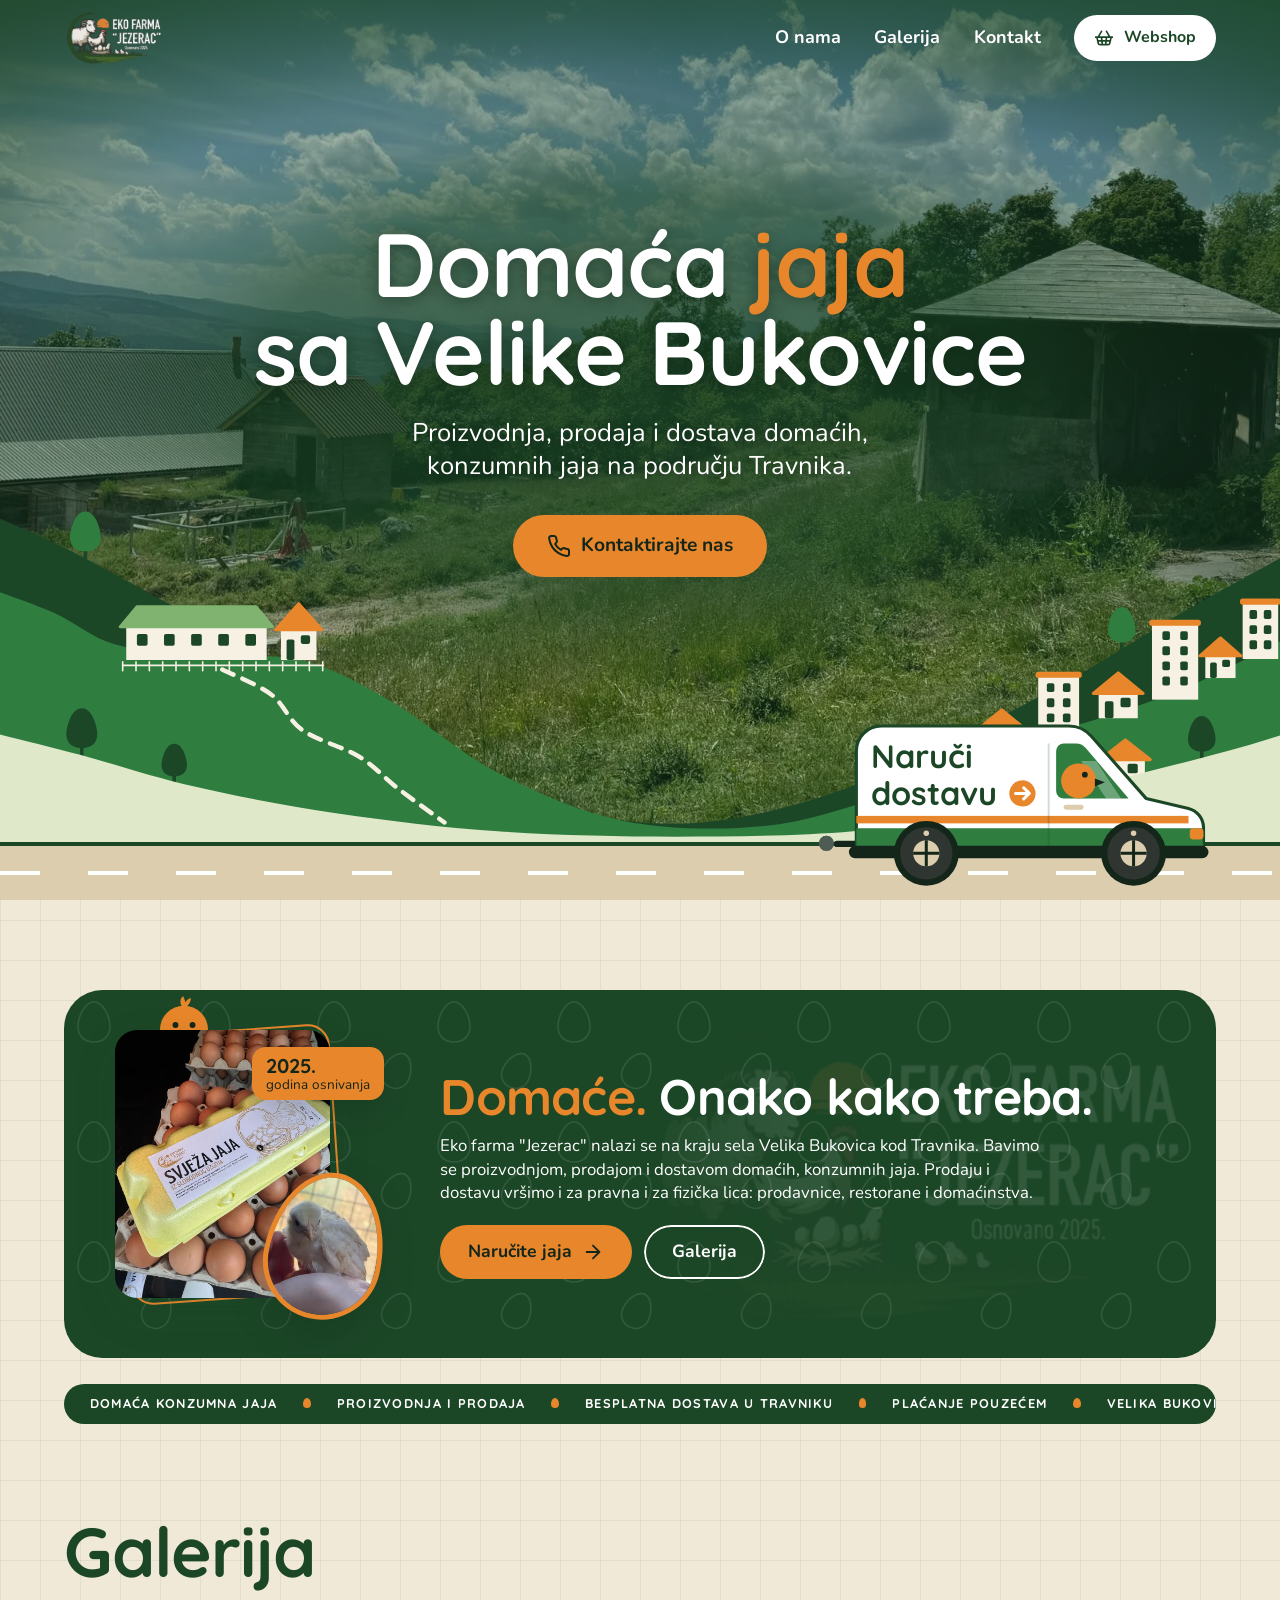
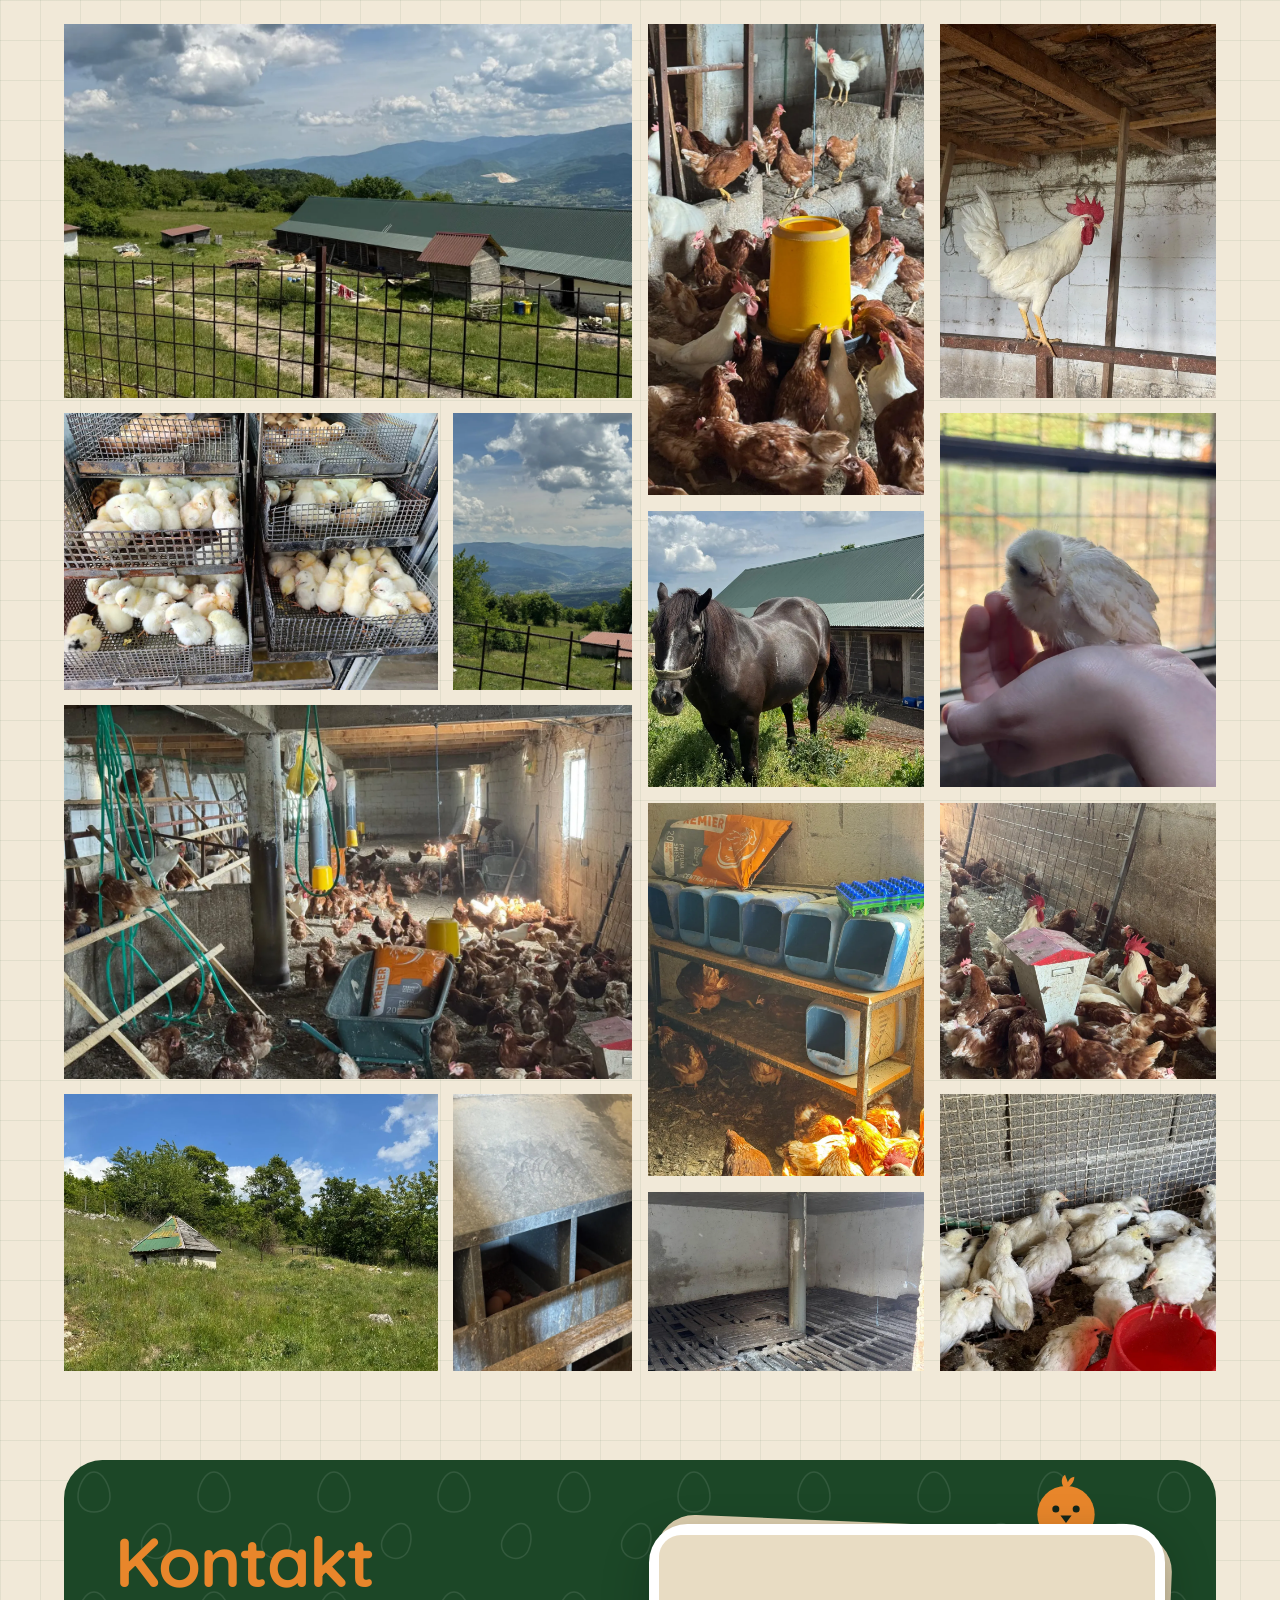
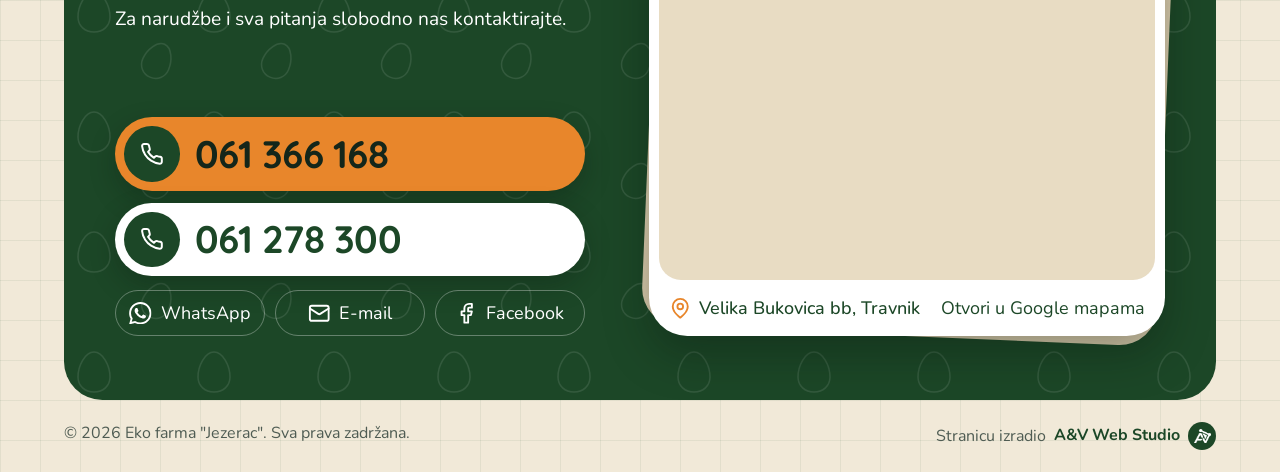
==== commit caa24bd2: "Završno uređenje: telefon, custom elementi i blage animacije Bez plavog bljeska na dodir, a tekst i " ====
--- a/index.html
+++ b/index.html
@@ -21,7 +21,7 @@
   <link rel="preconnect" href="https://fonts.googleapis.com">
   <link rel="preconnect" href="https://fonts.gstatic.com" crossorigin>
   <link href="https://fonts.googleapis.com/css2?family=Quicksand:wght@500;600;700&family=Nunito:wght@400;500;600;700&display=swap" rel="stylesheet">
-  <link rel="stylesheet" href="css/styles.css">
+  <link rel="stylesheet" href="css/styles.css?v=2">
   <link rel="preload" as="image" href="assets/img/hero.webp">
 
   <script type="application/ld+json">
@@ -202,7 +202,7 @@
         </div>
         <ul class="contact-more">
           <li><a data-wa-contact href="https://wa.me/38761366168" target="_blank" rel="noopener"><svg class="icon" aria-hidden="true"><use href="#i-whatsapp"/></svg>WhatsApp</a></li>
-          <li><a href="mailto:ekofarma.jezerac@gmail.com" title="ekofarma.jezerac@gmail.com" aria-label="E-mail: ekofarma.jezerac@gmail.com"><svg class="icon" aria-hidden="true"><use href="#i-mail"/></svg>E-mail</a></li>
+          <li><a href="mailto:ekofarma.jezerac@gmail.com" data-tip="ekofarma.jezerac@gmail.com" aria-label="E-mail: ekofarma.jezerac@gmail.com"><svg class="icon" aria-hidden="true"><use href="#i-mail"/></svg>E-mail</a></li>
           <li><a href="https://www.facebook.com/p/Eko-farma-Jezerac-61575950756251/" target="_blank" rel="noopener"><svg class="icon" aria-hidden="true"><use href="#i-facebook"/></svg>Facebook</a></li>
         </ul>
         </div>
@@ -221,8 +221,8 @@
   </main>
 
   <footer class="bottom">
-    <p>© <span data-year>2026</span> Eko farma "Jezerac"</p>
-    <a class="bottom-credit" href="https://avstudio.site/" target="_blank" rel="noopener">Stranicu izradio <b>A&amp;V Web Studio</b> <span class="bottom-credit-logo"><img src="assets/img/av-studio.webp" width="52" height="44" alt="" loading="lazy"></span></a>
+    <p>© <span data-year>2026</span> Eko farma "Jezerac". Sva prava zadržana.</p>
+    <a class="bottom-credit" href="https://avstudio.site/" target="_blank" rel="noopener">Stranicu izradio <b>A&amp;V Web Studio</b> <span class="bottom-credit-logo"><img src="assets/img/av-studio.webp" width="52" height="44" alt=""></span></a>
   </footer>
 
   <!-- Pregled fotografije iz galerije -->
@@ -237,6 +237,6 @@
   </dialog>
 
   <script src="js/config.js" defer></script>
-  <script src="js/site.js" defer></script>
+  <script src="js/site.js?v=2" defer></script>
 </body>
 </html>
--- a/css/styles.css
+++ b/css/styles.css
@@ -31,7 +31,10 @@
 *, *::before, *::after { box-sizing: border-box; }
 [hidden] { display: none !important; }
 
-html { -webkit-text-size-adjust: 100%; scroll-behavior: smooth; scroll-padding-top: calc(var(--top-h) + 16px); }
+/* Bez plavog bljeska na dodir: povratna informacija dolazi iz stilova dugmadi. */
+html { -webkit-text-size-adjust: 100%; -webkit-tap-highlight-color: transparent; scroll-behavior: smooth; scroll-padding-top: calc(var(--top-h) + 16px); }
+* { -webkit-tap-highlight-color: transparent; }
+::selection { background: var(--orange); color: var(--ink); }
 
 body {
   margin: 0;
@@ -49,8 +52,9 @@
 ::-webkit-scrollbar-track { background: var(--beige); }
 ::-webkit-scrollbar-thumb { border: 3px solid transparent; border-radius: 999px; background: var(--forest) padding-box; }
 ::-webkit-scrollbar-thumb:hover { background: var(--orange) padding-box; }
-.cart::-webkit-scrollbar, .cart-list::-webkit-scrollbar, .picker-list::-webkit-scrollbar { width: 10px; }
-.cart::-webkit-scrollbar-track, .cart-list::-webkit-scrollbar-track, .picker-list::-webkit-scrollbar-track { background: transparent; }
+.cart::-webkit-scrollbar, .cart-list::-webkit-scrollbar, .picker-list::-webkit-scrollbar, .sent::-webkit-scrollbar, .field textarea::-webkit-scrollbar { width: 10px; }
+.cart::-webkit-scrollbar-track, .cart-list::-webkit-scrollbar-track, .picker-list::-webkit-scrollbar-track, .sent::-webkit-scrollbar-track, .field textarea::-webkit-scrollbar-track { background: transparent; }
+.sent::-webkit-scrollbar-thumb { background: var(--orange) padding-box; }
 @supports not selector(::-webkit-scrollbar) {
   * { scrollbar-color: var(--forest) var(--beige); }
 }
@@ -72,6 +76,32 @@
 
 .skip-link { position: absolute; left: 8px; top: -60px; z-index: 40; padding: 10px 18px; border-radius: 999px; background: var(--forest); color: var(--white); }
 .skip-link:focus { top: 8px; }
+
+/* Mali oblačić umjesto sivog oblačića preglednika (atribut title) */
+[data-tip] { position: relative; }
+[data-tip]::after {
+  content: attr(data-tip);
+  position: absolute;
+  bottom: calc(100% + 8px);
+  left: 50%;
+  z-index: 5;
+  padding: 5px 11px;
+  border-radius: 10px;
+  background: var(--ink);
+  color: var(--white);
+  font-size: .85rem;
+  font-weight: 600;
+  line-height: 1.2;
+  white-space: nowrap;
+  box-shadow: 0 8px 20px rgb(10 24 15 / .25);
+  opacity: 0;
+  pointer-events: none;
+  transform: translate(-50%, 4px);
+  transition: opacity .18s, transform .18s ease-out;
+}
+@media (hover: hover) {
+  [data-tip]:hover::after, [data-tip]:focus-visible::after { opacity: 1; transform: translate(-50%, 0); }
+}
 
 .icon { flex: none; width: 1.25em; height: 1.25em; fill: none; stroke: currentColor; stroke-width: 2; stroke-linecap: round; stroke-linejoin: round; }
 .icon .solid, .icon use[href="#i-whatsapp"] { fill: currentColor; stroke: none; }
@@ -126,7 +156,7 @@
   background-color: var(--paper);
   color: var(--forest);
   box-shadow: 0 8px 24px rgb(28 71 39 / .08);
-  transition: background-color .25s, border-color .25s, box-shadow .25s;
+  transition: background-color .25s, border-color .25s, box-shadow .25s, color .25s;
   view-transition-name: top;
 }
 .top-over { margin-bottom: calc(var(--top-h) * -1); }
@@ -337,7 +367,7 @@
   align-items: center;
   gap: clamp(16px, 2vw, 32px);
   padding: clamp(8px, .8vw, 12px) 0 clamp(9px, .9vw, 13px) clamp(16px, 2vw, 32px);
-  font-size: clamp(.78rem, .95vw, .9rem);
+  font-size: clamp(.8rem, .95vw, .9rem);
   font-weight: 700;
   letter-spacing: .1em;
   text-transform: uppercase;
@@ -492,6 +522,17 @@
   color: var(--white);
 }
 .lightbox::backdrop { background: rgb(20 38 26 / .94); }
+/* Dijalozi se pojavljuju i nestaju blago, a ne naglo. */
+.lightbox[open], .lightbox[open]::backdrop, .sent[open]::backdrop { animation: fade-in .25s ease-out; }
+.sent[open] { animation: dialog-in .3s cubic-bezier(.2, .8, .3, 1); }
+.lightbox.is-closing, .lightbox.is-closing::backdrop, .sent.is-closing::backdrop { animation: fade-out .18s ease-in forwards; }
+.sent.is-closing { animation: dialog-out .18s ease-in forwards; }
+@keyframes fade-in { from { opacity: 0; } }
+@keyframes fade-out { to { opacity: 0; } }
+@keyframes dialog-in { from { opacity: 0; transform: translateY(16px) scale(.97); } }
+@keyframes dialog-out { to { opacity: 0; transform: translateY(10px) scale(.98); } }
+.lightbox img.is-in { animation: photo-in .3s ease-out; }
+@keyframes photo-in { from { opacity: 0; transform: scale(.98); } }
 .lightbox figure {
   display: flex;
   flex-direction: column;
@@ -692,6 +733,9 @@
 .pcard-price { margin: 10px 0 14px; color: var(--forest); font-size: 2rem; font-weight: 700; line-height: 1.05; }
 .pcard-price small { display: block; margin-top: 3px; color: var(--grey); font-size: 1rem; font-weight: 500; }
 .pcard-action { margin-top: auto; }
+/* Dugme i brojač se smjenjuju s blagim pojavljivanjem. */
+.pcard-action > * { animation: fade-in .2s ease-out; }
+.form { animation: fade-in .3s ease-out; }
 
 .stepper {
   display: grid;
@@ -749,10 +793,14 @@
   color: inherit;
   font: inherit;
   font-size: 1.1rem;
+  caret-color: var(--forest);
   transition: border-color .2s, box-shadow .2s;
 }
-.field textarea { resize: vertical; }
+/* Napomena raste s tekstom, bez ručke preglednika za razvlačenje. */
+.field textarea { min-height: 6.4em; max-height: 14em; resize: none; field-sizing: content; }
 .field ::placeholder { color: var(--grey); opacity: .85; }
+/* Automatsko popunjavanje preglednika ne boji polje u plavo ili žuto. */
+.field input:-webkit-autofill { -webkit-text-fill-color: var(--ink); transition: background-color 600000s 0s, border-color .2s, box-shadow .2s; }
 .field input:hover, .field textarea:hover, .picker-btn:hover { border-color: var(--orange); }
 .field input:focus, .field textarea:focus, .picker-btn:focus-visible, .picker-btn[aria-expanded="true"] { outline: 0; border-color: var(--forest); box-shadow: 0 0 0 3px rgb(232 134 43 / .35); }
 
@@ -781,10 +829,12 @@
   animation: pop-in .16s ease-out;
 }
 .picker-pop.is-up { top: auto; bottom: calc(100% + 6px); }
+.picker-pop.is-closing { pointer-events: none; animation: pop-out .12s ease-in forwards; }
 @keyframes pop-in { from { opacity: 0; transform: translateY(-6px); } }
+@keyframes pop-out { to { opacity: 0; transform: translateY(-6px); } }
 
 .picker-list { max-height: 236px; padding: 6px; overflow-y: auto; outline: 0; }
-.picker-list li { padding: 7px 12px; border-radius: 10px; color: var(--ink); cursor: pointer; transition: background-color .12s; }
+.picker-list li { padding: 7px 12px; border-radius: 10px; color: var(--ink); cursor: pointer; transition: background-color .12s, color .12s; }
 .picker-list li:hover, .picker-list li.is-active { background: var(--mint); color: var(--forest); }
 .picker-list li[aria-selected="true"] { background: var(--forest); color: var(--white); }
 .picker-list li[aria-disabled="true"] { background: none; color: #b5ae9d; cursor: default; }
@@ -837,7 +887,7 @@
   text-decoration: underline;
   text-underline-offset: .2em;
   cursor: pointer;
-  transition: color .18s;
+  transition: color .18s, text-decoration-color .18s;
 }
 .cart-clear:hover { color: var(--error); text-decoration-color: var(--orange); }
 .cart-remove {
@@ -851,9 +901,16 @@
   background: none;
   color: var(--grey);
   cursor: pointer;
-  transition: background-color .18s, color .18s, transform .2s;
-}
-.cart-remove:hover { background: rgb(168 54 10 / .1); color: var(--error); transform: rotate(-8deg); }
+  transition: background-color .18s, color .18s;
+}
+.cart-remove .icon { transition: transform .2s; }
+.cart-remove:hover { background: rgb(168 54 10 / .1); color: var(--error); }
+.cart-remove:hover .icon { transform: rotate(-8deg); }
+/* Oblačić "Ukloni" ide lijevo od kante, da ga lista ne odsiječe. */
+.cart-remove[data-tip]::after { top: 50%; right: calc(100% + 6px); bottom: auto; left: auto; transform: translate(4px, -50%); }
+@media (hover: hover) {
+  .cart-remove[data-tip]:hover::after, .cart-remove[data-tip]:focus-visible::after { transform: translate(0, -50%); }
+}
 .cart-empty { flex: 1 0 auto; margin-top: 12px; color: var(--grey); }
 
 /* Skrol traka ide u bočni razmak korpe, pa ima marginu od cijena, a one ostaju poravnate s ukupnim iznosom. */
@@ -868,7 +925,9 @@
   border-bottom: 1px solid var(--line);
   animation: line-in .28s ease-out;
 }
+.cart-list li.is-out { pointer-events: none; animation: line-out .2s ease-in forwards; }
 @keyframes line-in { from { opacity: 0; transform: translateX(-10px); } }
+@keyframes line-out { to { opacity: 0; transform: translateX(10px); } }
 .cart-name { font-weight: 500; line-height: 1.2; }
 .cart-name small { display: block; color: var(--grey); font-size: 1rem; font-weight: 400; }
 .cart-list b { color: var(--forest); font-size: 1.15rem; font-weight: 700; white-space: nowrap; }
@@ -932,7 +991,8 @@
 .sent b { font-weight: 500; }
 .sent .btn { margin-top: 18px; }
 .sent-alt { font-size: 1rem; }
-.sent-alt a { display: inline-block; padding-block: 6px; text-decoration-color: var(--orange); }
+.sent-alt a { display: inline-block; padding-block: 6px; text-decoration-color: var(--orange); transition: color .18s; }
+.sent-alt a:hover { color: var(--orange); }
 .sent-actions { display: flex; justify-content: center; gap: 24px; margin-top: 8px; }
 .sent-actions button {
   min-height: 44px;
@@ -1017,39 +1077,44 @@
 
 @media (max-width: 859px) {
   .about, .contact { grid-template-columns: minmax(0, 1fr); }
-  /* Naslov i tekst prvi, pa široka slika od ruba do ruba, logo ispod nje, a dugmad na dnu. */
+  /* Logo u pozadini stoji iza naslova i teksta. */
+  .about::before { top: clamp(96px, 26vw, 150px); right: 0; width: min(100%, 440px); transform: none; }
+  /* Naslov i tekst prvi, pa položena slika od margine do margine, a dugmad ostaju na dnu. */
   .about { gap: 0; }
   .about-text { display: contents; }
-  .about-photo { order: 1; width: auto; aspect-ratio: auto; margin: 52px calc(var(--pad-x) * -1) 0; }
-  .about-photo::before { display: none; }
-  .about-photo .mascot { top: -40px; left: var(--pad-x); }
-  .about-frame-big { position: relative; width: 100%; aspect-ratio: 16 / 10; border-radius: 0; box-shadow: none; }
+  .about-photo { order: 1; width: 100%; aspect-ratio: 1.47; margin-top: 58px; }
+  .about-photo::before, .about-frame-big { aspect-ratio: 4 / 3; }
   .about-frame-big img { object-position: center 58%; }
-  .about-frame-small { right: var(--pad-x); bottom: -18px; width: clamp(92px, 26%, 170px); }
-  .about-badge { top: 14px; right: var(--pad-x); }
-  .about::before { display: none; }
-  .about-actions { position: relative; order: 2; margin-top: calc(clamp(170px, 52vw, 260px) * .554 + 40px); }
-  .about-actions::before {
-    content: "";
-    position: absolute;
-    bottom: calc(100% + 14px);
-    left: 50%;
-    width: clamp(170px, 52vw, 260px);
-    aspect-ratio: 480 / 266;
-    background: url("../assets/img/logo-svijetli.webp") center / contain no-repeat;
-    opacity: .16;
-    transform: translateX(-50%);
-    pointer-events: none;
-  }
+  .about-frame-small { width: 34%; }
+  .about-actions { order: 2; margin-top: 44px; }
   .about h2 { font-size: clamp(2.7rem, 11.5vw, 3.8rem); }
   .about-text > p { margin-top: 12px; font-size: clamp(1.02rem, 2.6vw, 1.2rem); }
   .contact-map { margin-top: 44px; }
 }
 
 @media (max-width: 759px) {
-  :root { --top-h: 68px; }
+  /* Manji ekran, manji tekst i elementi: sve u rem jedinicama se smanjuje zajedno. */
+  :root { --top-h: 62px; }
+  html { font-size: 15px; }
+  body { font-size: 16px; }
+  .btn { min-height: 48px; padding: 8px 22px; }
+  .btn-big { min-height: 54px; padding: 10px 26px; font-size: 1.08rem; }
+  .btn-nav { min-height: 44px; padding: 4px 16px; }
+  .hero-copy p { font-size: 1.08rem; }
+  .about, .contact { margin-top: 40px; }
+  .gallery { padding-top: 40px; }
+  .gallery h2, .contact h2 { font-size: clamp(2.2rem, 9vw, 3.4rem); }
+  .shop-main h1 { font-size: clamp(2.2rem, 9.6vw, 3.4rem); }
+  .mascot { width: 60px; height: 60px; }
+  .about-photo .mascot { top: -32px; width: 52px; height: 52px; }
+  .contact-map .mascot, .cart-wrap .mascot { top: -44px; }
+  .map-frame iframe { height: 240px; }
+  /* Polja ostaju na 16 px, da iPhone ne zumira stranicu kad se u njih klikne. */
+  .field input, .field textarea, .picker-btn { min-height: 46px; font-size: 16px; }
+  .cart-total dd { font-size: 2rem; }
+  .bar .btn { min-height: 46px; }
   .top-nav .nav-link { display: none; }
-  .top-logo img { height: 50px; }
+  .top-logo img { height: 44px; }
   .hero::before {
     background:
       radial-gradient(ellipse 95% 34% at 50% 44%, rgb(28 71 39 / .88) 0%, rgb(28 71 39 / .78) 62%, rgb(28 71 39 / 0) 100%),
@@ -1088,14 +1153,20 @@
   .g-item:nth-child(n) { grid-area: span 3 / span 3; }
   .g-item:nth-child(1), .g-item:nth-child(4), .g-item:nth-child(9), .g-item:nth-child(14) { grid-area: span 3 / span 6; }
   .g-item:nth-child(2), .g-item:nth-child(3), .g-item:nth-child(5), .g-item:nth-child(7), .g-item:nth-child(10), .g-item:nth-child(12) { grid-area: span 4 / span 3; }
-  .phone { font-size: clamp(1.6rem, 8.4vw, 2.4rem); }
+  .phone { font-size: clamp(1.5rem, 7.4vw, 2.2rem); }
   .contact-more { gap: 8px; }
   .contact-more a { flex-direction: column; gap: 2px; min-height: 62px; padding: 6px 4px; border-radius: 18px; font-size: .88rem; }
 }
 
-/* Na dodir nema hovera, pa kartice ne smiju ostati podignute. */
+/* Na dodir nema hovera, pa kartice, slike i dugmad ne smiju ostati pomjereni poslije dodira. */
 @media (hover: none) {
   .pcard:hover { border-color: var(--line); box-shadow: none; transform: none; }
+  .phone:hover, .contact-more a:hover, .lb-btn:hover { transform: none; }
+  .hero:hover .hero-photo img, .about-photo:hover img, .g-item:hover img, .top-logo:hover img { transform: none; }
+  .about-photo:hover::before { transform: rotate(-4deg); }
+  .about-photo:hover .about-frame-small { transform: rotate(12deg); }
+  .about-photo:hover .about-badge { transform: none; }
+  .contact-map:hover::before { transform: rotate(2.4deg); }
   .pcard:hover .tray-egg { animation: none; }
   .pcard.is-wave .tray-egg { animation: egg-hop .6s ease-out both; animation-delay: calc(var(--i) * 20ms); }
 }
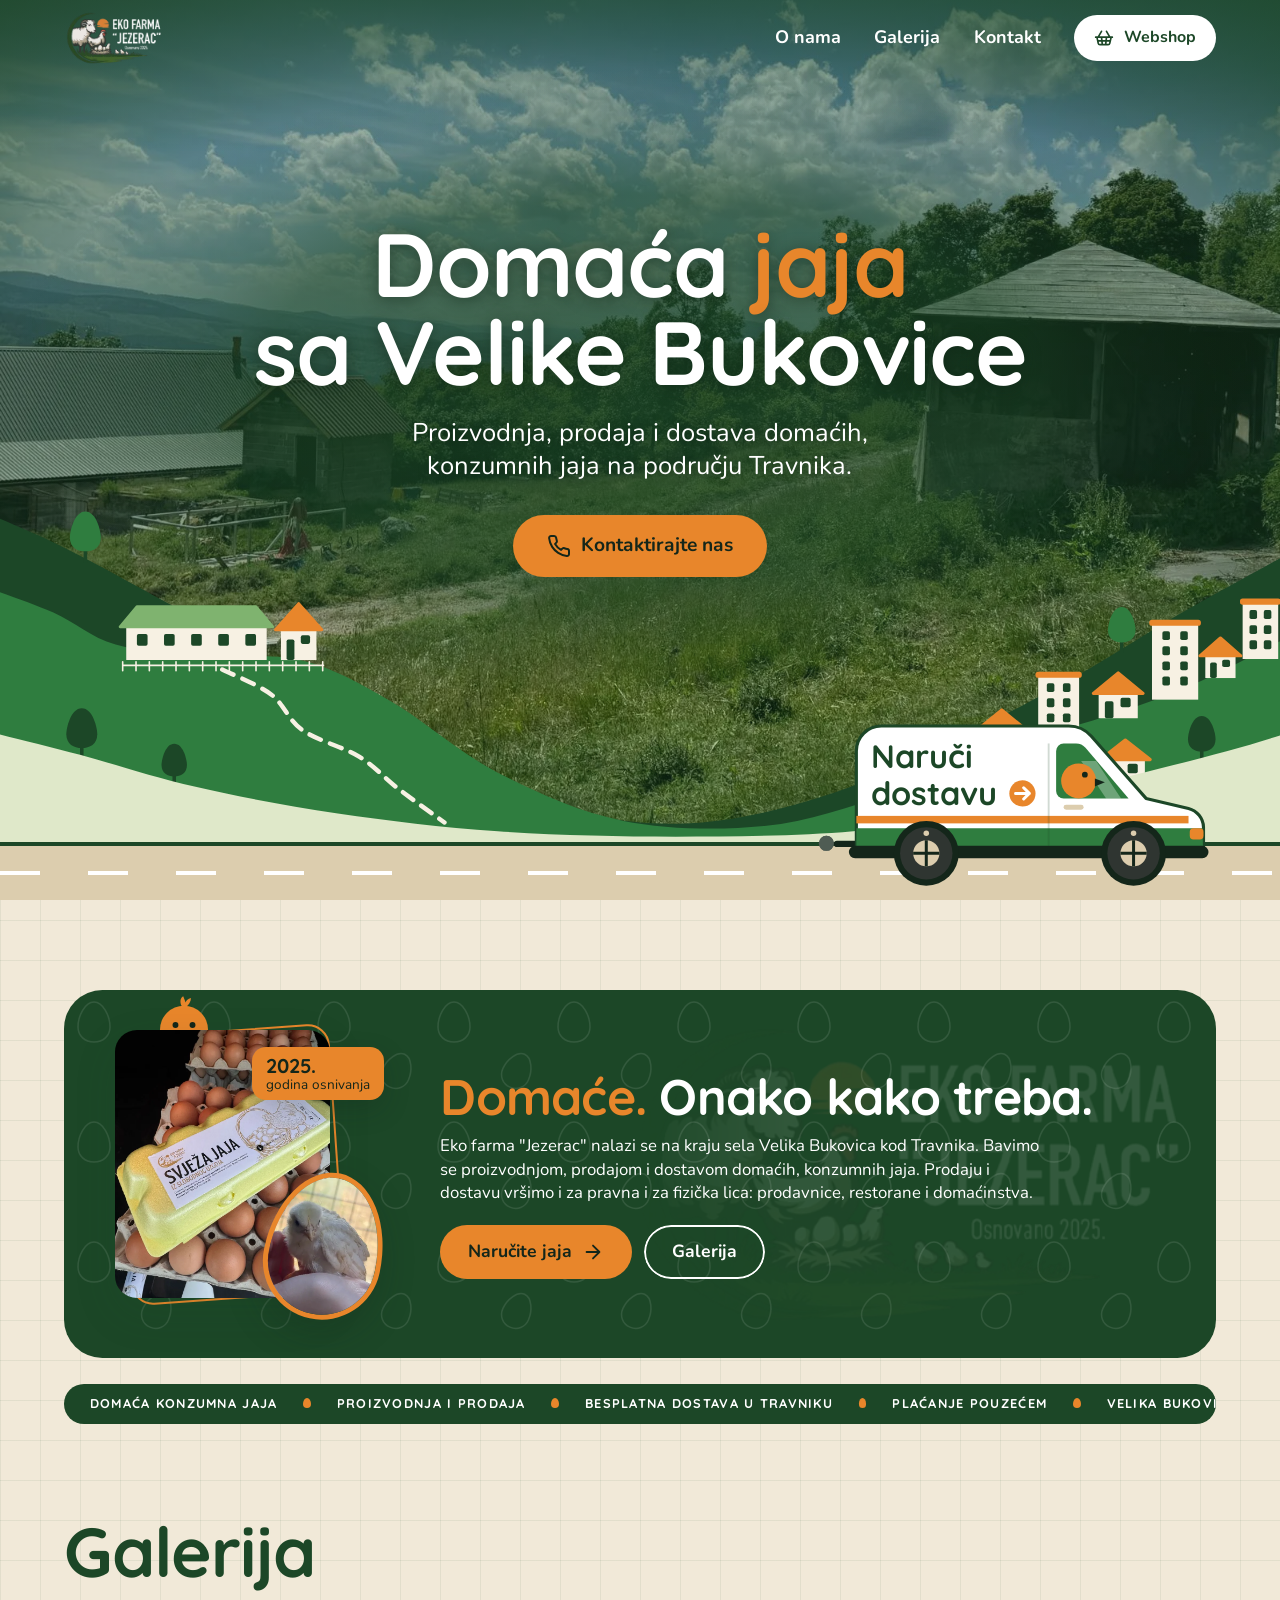
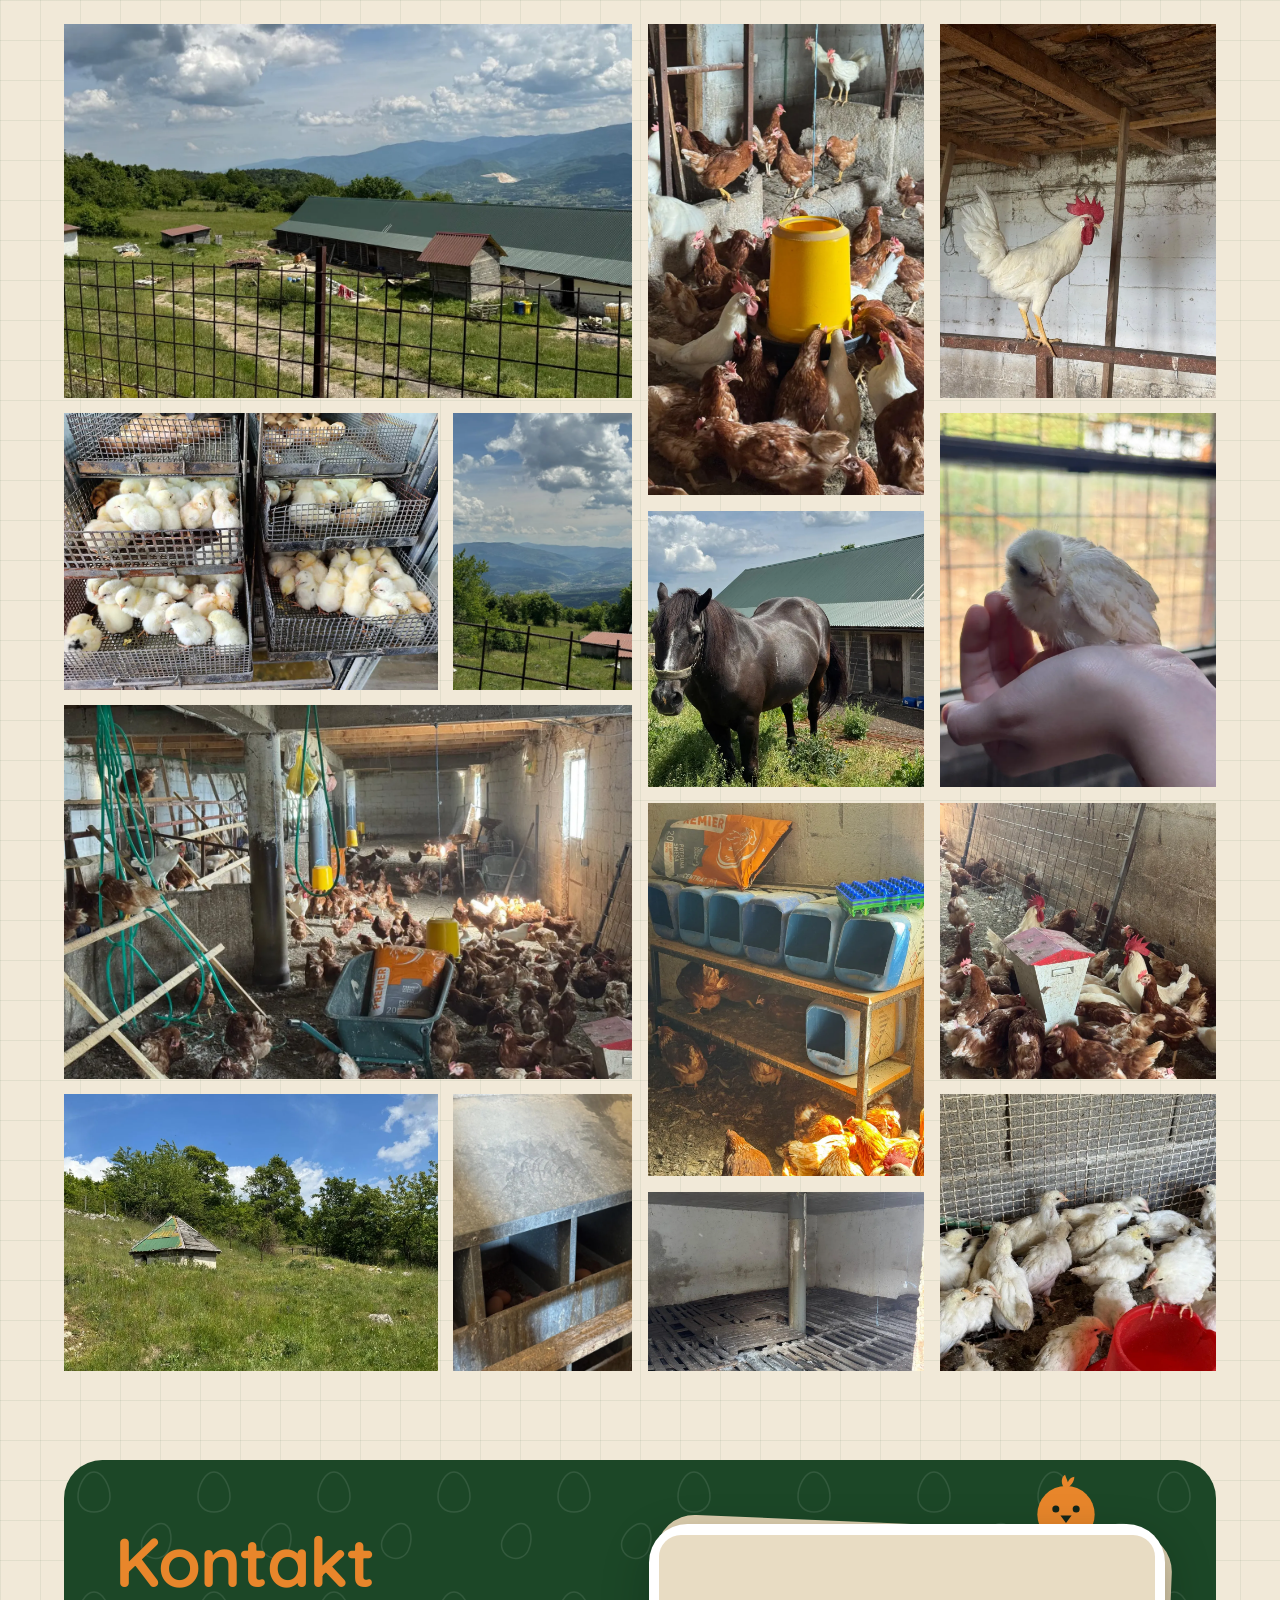
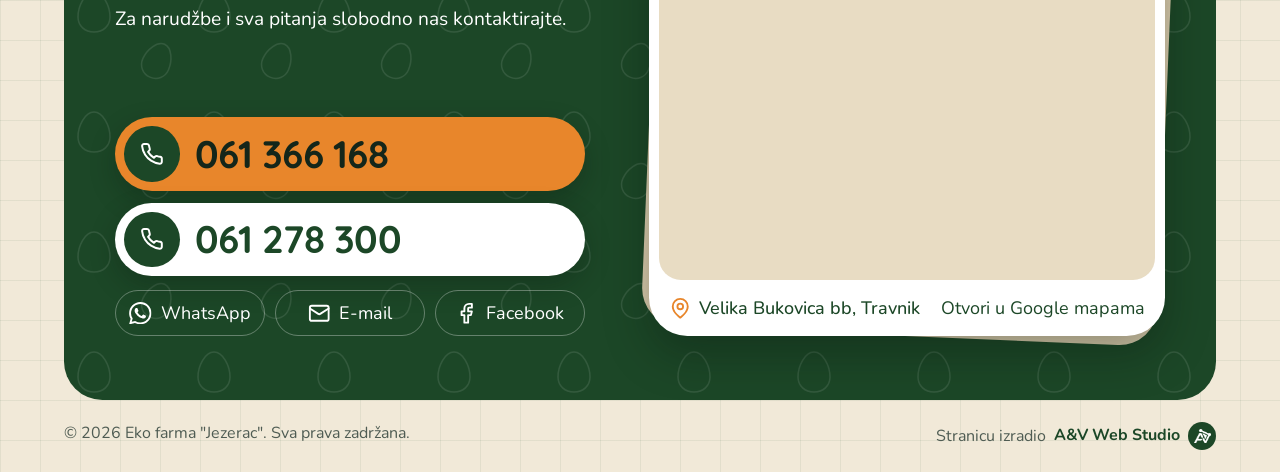
==== commit 09f5bb9d: "Webshop na telefonu bez praznog prostora ispod podnožja Co-Authored-By: Claude Opus 5.5 <noreply@ant" ====
--- a/index.html
+++ b/index.html
@@ -21,7 +21,7 @@
   <link rel="preconnect" href="https://fonts.googleapis.com">
   <link rel="preconnect" href="https://fonts.gstatic.com" crossorigin>
   <link href="https://fonts.googleapis.com/css2?family=Quicksand:wght@500;600;700&family=Nunito:wght@400;500;600;700&display=swap" rel="stylesheet">
-  <link rel="stylesheet" href="css/styles.css?v=2">
+  <link rel="stylesheet" href="css/styles.css?v=3">
   <link rel="preload" as="image" href="assets/img/hero.webp">
 
   <script type="application/ld+json">
--- a/css/styles.css
+++ b/css/styles.css
@@ -1048,7 +1048,6 @@
   .cart-empty { flex: none; }
   .cart-list { min-height: 0; margin-right: 0; padding-right: 0; overflow-y: visible; scrollbar-gutter: auto; }
 
-  body[data-shop] { padding-bottom: 84px; }
 
   .bar {
     position: fixed;
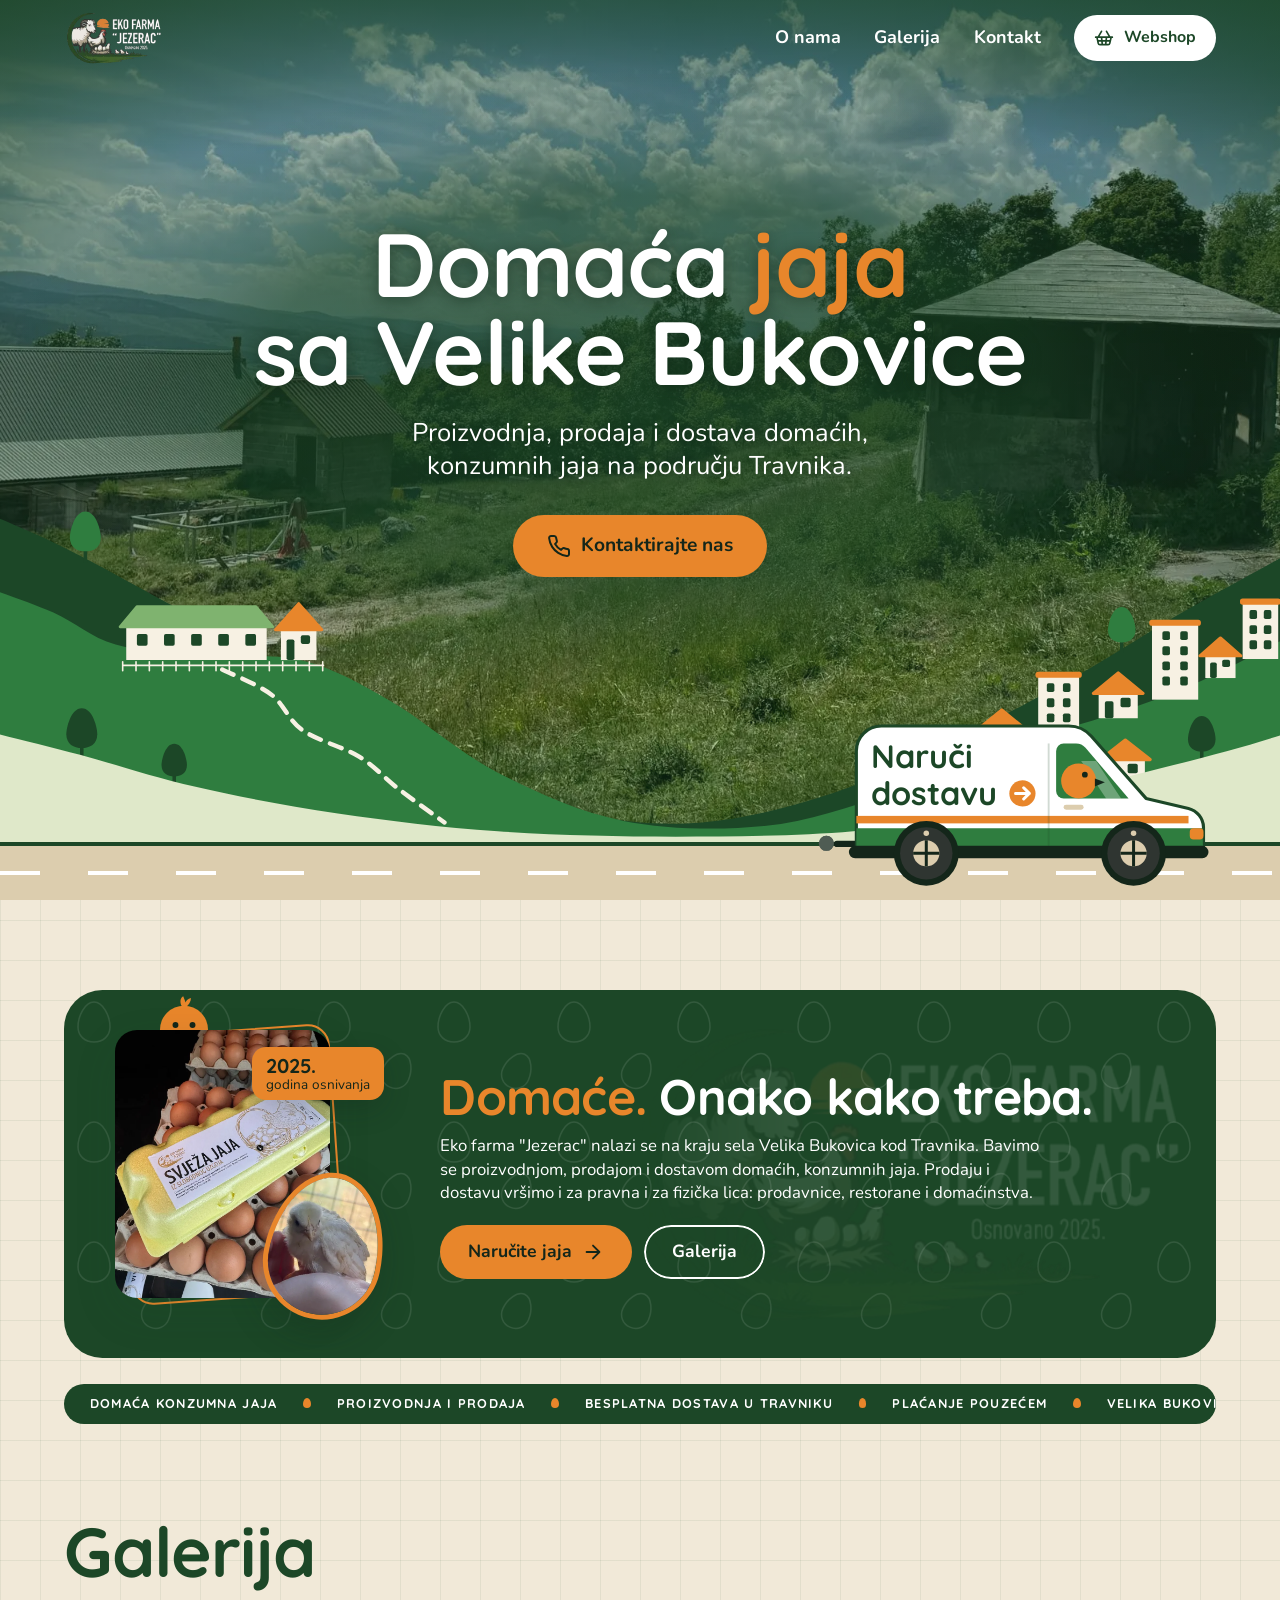
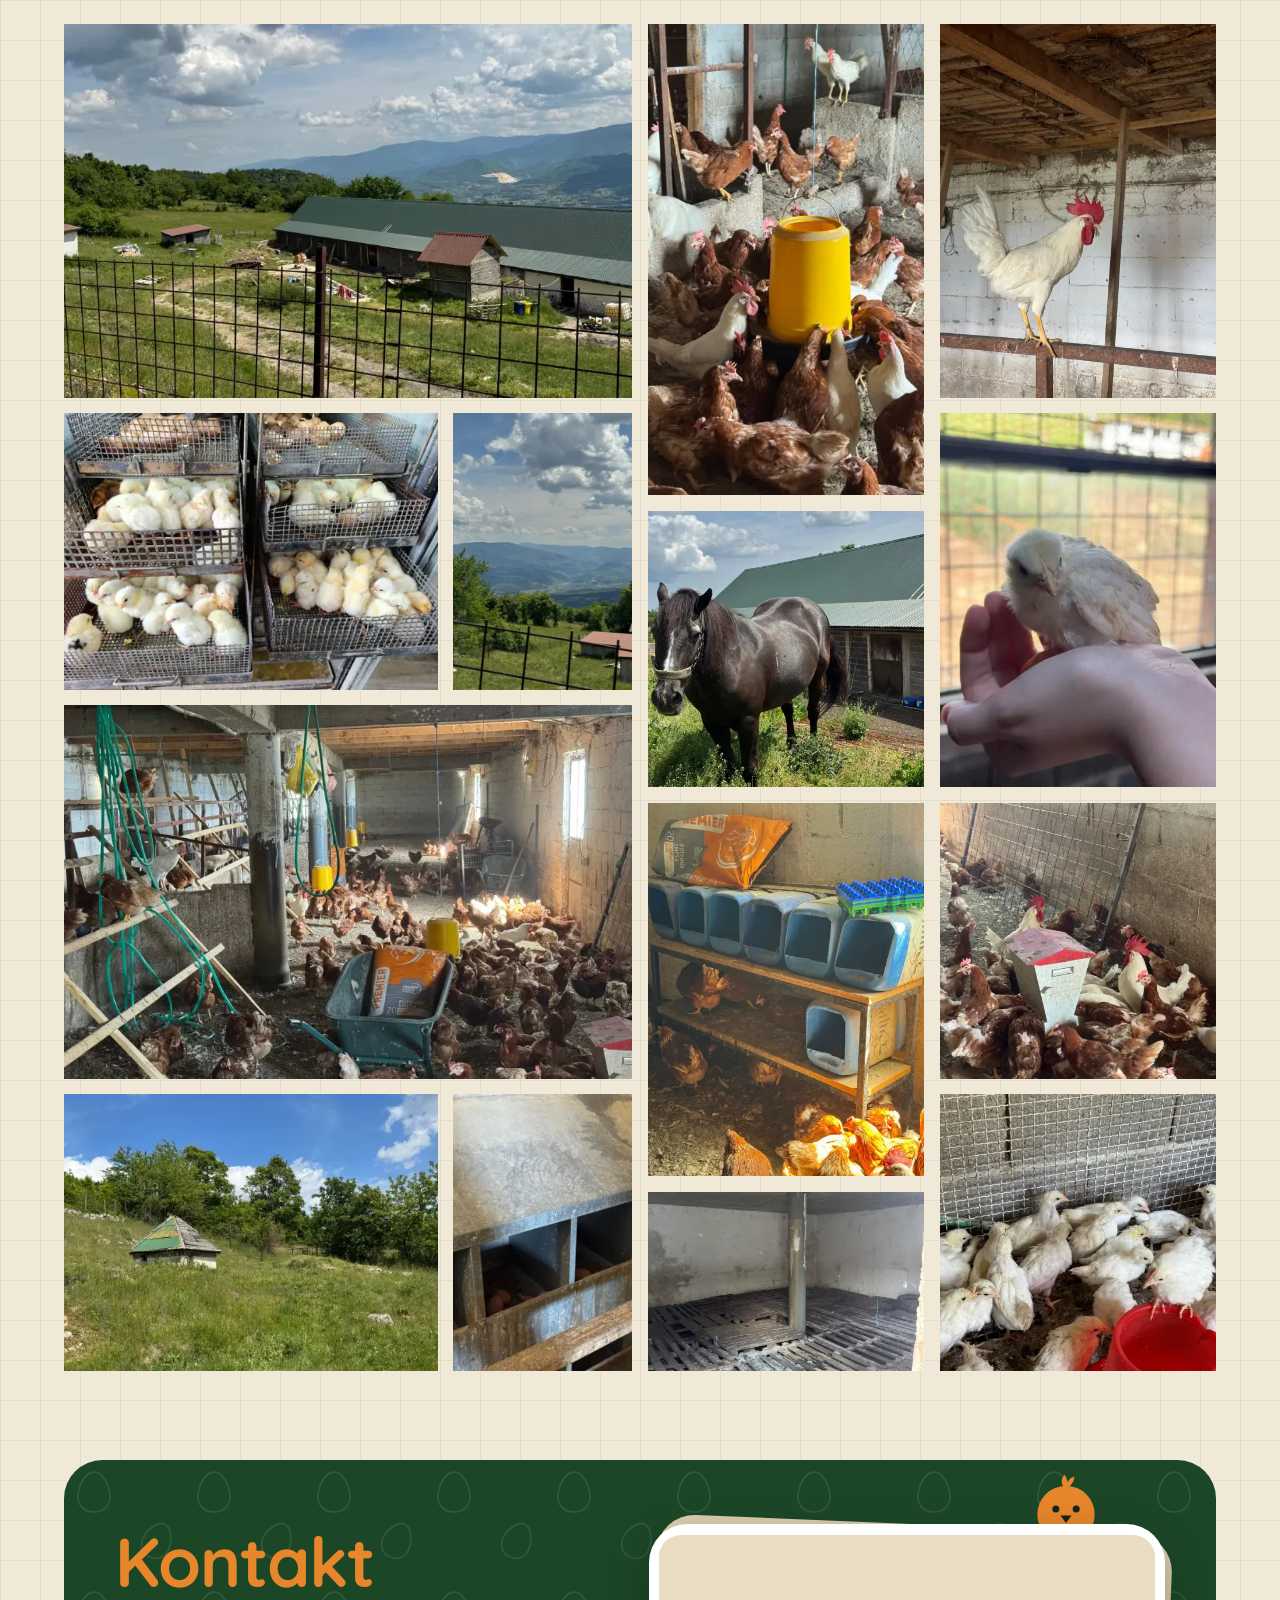
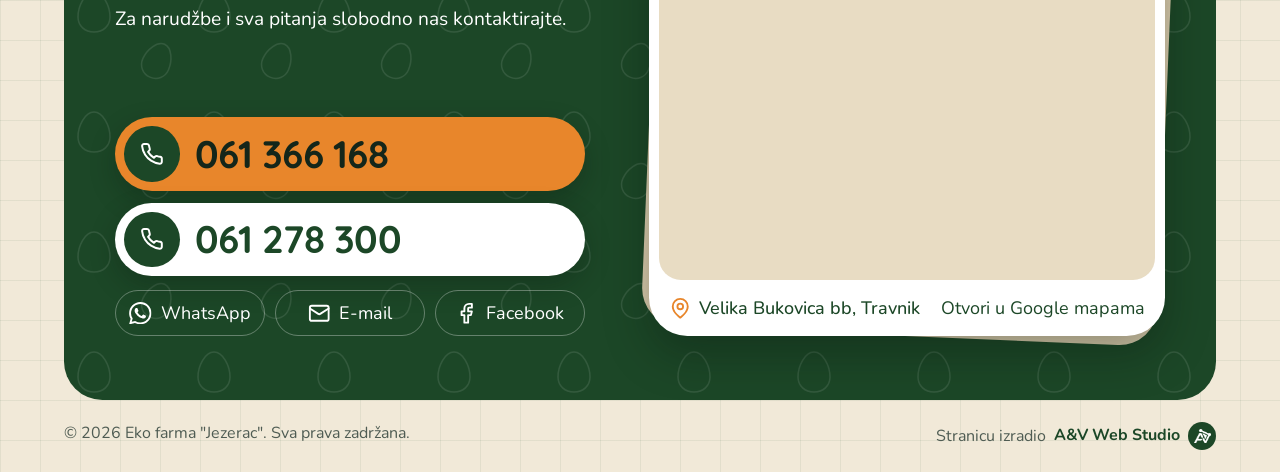
==== commit 94bba73e: "Tehnički SEO: meta podaci, JSON-LD, statične kartice, robots, sitemap i brže učitavanje - Naslovi i " ====
--- a/index.html
+++ b/index.html
@@ -1,47 +1,199 @@
 <!doctype html>
-<html lang="bs">
+<html lang="bs-Latn">
 <head>
   <meta charset="utf-8">
   <meta name="viewport" content="width=device-width, initial-scale=1, viewport-fit=cover">
-  <title>Eko farma "Jezerac" | Domaća jaja sa Velike Bukovice, Travnik</title>
-  <meta name="description" content="Domaća, konzumna jaja sa Velike Bukovice kod Travnika. Besplatna dostava na području Travnika, plaćanje pouzećem.">
+  <title>Domaća jaja Travnik | Eko farma "Jezerac", besplatna dostava</title>
+  <meta name="description" content="Domaća, konzumna jaja sa Velike Bukovice kod Travnika. Besplatna dostava na području Travnika i plaćanje pouzećem. Naručite online ili nas nazovite.">
+  <meta name="robots" content="index, follow, max-image-preview:large">
+  <link rel="canonical" href="https://eko-farma-jezerac.vercel.app/">
   <meta name="theme-color" content="#f1e9d8">
 
   <meta property="og:type" content="website">
-  <meta property="og:title" content="Eko farma &quot;Jezerac&quot;">
-  <meta property="og:description" content="Domaća, konzumna jaja sa Velike Bukovice kod Travnika. Besplatna dostava na području Travnika.">
+  <meta property="og:site_name" content="Eko farma &quot;Jezerac&quot;">
+  <meta property="og:locale" content="bs_BA">
+  <meta property="og:url" content="https://eko-farma-jezerac.vercel.app/">
+  <meta property="og:title" content="Domaća jaja Travnik | Eko farma &quot;Jezerac&quot;">
+  <meta property="og:description" content="Domaća, konzumna jaja sa Velike Bukovice kod Travnika. Besplatna dostava na području Travnika i plaćanje pouzećem.">
   <meta property="og:image" content="https://eko-farma-jezerac.vercel.app/assets/img/og.jpg">
+  <meta property="og:image:type" content="image/jpeg">
+  <meta property="og:image:width" content="1200">
+  <meta property="og:image:height" content="630">
+  <meta property="og:image:alt" content="Logo Eko farme &quot;Jezerac&quot; s ovcom, kokoši i pilićima, ispod njega bijela jaja na podlogama u bojama farme">
   <meta name="twitter:card" content="summary_large_image">
+  <meta name="twitter:title" content="Domaća jaja Travnik | Eko farma &quot;Jezerac&quot;">
+  <meta name="twitter:description" content="Domaća, konzumna jaja sa Velike Bukovice kod Travnika. Besplatna dostava na području Travnika i plaćanje pouzećem.">
+  <meta name="twitter:image" content="https://eko-farma-jezerac.vercel.app/assets/img/og.jpg">
 
   <link rel="icon" type="image/png" sizes="32x32" href="assets/img/favicon-32.png?v=3">
   <link rel="icon" type="image/png" sizes="192x192" href="assets/img/favicon-192.png?v=3">
   <link rel="shortcut icon" href="favicon.ico?v=3">
   <link rel="apple-touch-icon" href="assets/img/apple-touch-icon.png?v=3">
 
-  <link rel="preconnect" href="https://fonts.googleapis.com">
-  <link rel="preconnect" href="https://fonts.gstatic.com" crossorigin>
-  <link href="https://fonts.googleapis.com/css2?family=Quicksand:wght@500;600;700&family=Nunito:wght@400;500;600;700&display=swap" rel="stylesheet">
-  <link rel="stylesheet" href="css/styles.css?v=3">
-  <link rel="preload" as="image" href="assets/img/hero.webp">
-
+  <!-- Fontovi su na samoj stranici; unaprijed se učitava samo onaj za glavni naslov. -->
+  <link rel="preload" href="assets/fonts/quicksand-latin.woff2" as="font" type="font/woff2" crossorigin>
+  <link rel="preload" href="assets/fonts/quicksand-latin-ext.woff2" as="font" type="font/woff2" crossorigin>
+  <link rel="stylesheet" href="css/styles.css?v=4">
+  <link rel="preload" as="image" href="assets/img/hero.webp?v=2" fetchpriority="high">
+
+  <!-- json-ld:start -->
   <script type="application/ld+json">
-  {
-    "@context": "https://schema.org",
-    "@type": "LocalBusiness",
-    "name": "Eko farma \"Jezerac\"",
-    "description": "Proizvodnja, prodaja i dostava domaćih, konzumnih jaja.",
-    "telephone": ["+38761366168", "+38761278300"],
-    "email": "ekofarma.jezerac@gmail.com",
-    "foundingDate": "2025",
-    "address": {
-      "@type": "PostalAddress",
-      "streetAddress": "Velika Bukovica bb",
-      "addressLocality": "Travnik",
-      "addressCountry": "BA"
+{
+  "@context": "https://schema.org",
+  "@graph": [
+    {
+      "@type": "LocalBusiness",
+      "@id": "https://eko-farma-jezerac.vercel.app/#farma",
+      "name": "Eko farma \"Jezerac\"",
+      "description": "Proizvodnja, prodaja i dostava domaćih, konzumnih jaja na području Travnika.",
+      "url": "https://eko-farma-jezerac.vercel.app/",
+      "logo": "https://eko-farma-jezerac.vercel.app/assets/img/logo.webp",
+      "image": [
+        "https://eko-farma-jezerac.vercel.app/assets/img/og.jpg",
+        "https://eko-farma-jezerac.vercel.app/assets/img/hero.webp"
+      ],
+      "telephone": "+387 61 366 168",
+      "email": "ekofarma.jezerac@gmail.com",
+      "foundingDate": "2025",
+      "address": {
+        "@type": "PostalAddress",
+        "streetAddress": "Velika Bukovica bb",
+        "addressLocality": "Travnik",
+        "addressCountry": "BA"
+      },
+      "areaServed": {
+        "@type": "City",
+        "name": "Travnik"
+      },
+      "hasMap": "https://www.google.com/maps/search/?api=1&query=Velika+Bukovica%2C+Travnik",
+      "contactPoint": [
+        {
+          "@type": "ContactPoint",
+          "telephone": "+387 61 366 168",
+          "contactType": "sales",
+          "areaServed": "BA",
+          "availableLanguage": "bs"
+        },
+        {
+          "@type": "ContactPoint",
+          "telephone": "+387 61 278 300",
+          "contactType": "sales",
+          "areaServed": "BA",
+          "availableLanguage": "bs"
+        }
+      ],
+      "priceRange": "4–12 KM",
+      "currenciesAccepted": "BAM",
+      "paymentAccepted": "Gotovina pri preuzimanju (pouzećem)",
+      "sameAs": [
+        "https://www.facebook.com/p/Eko-farma-Jezerac-61575950756251/"
+      ],
+      "hasOfferCatalog": {
+        "@type": "OfferCatalog",
+        "name": "Domaća jaja u školjkama",
+        "itemListElement": [
+          {
+            "@type": "Offer",
+            "price": "4",
+            "priceCurrency": "BAM",
+            "url": "https://eko-farma-jezerac.vercel.app/webshop.html",
+            "itemOffered": {
+              "@type": "Product",
+              "name": "Mala školjka",
+              "description": "Školjka domaćih konzumnih jaja (10 jaja)"
+            }
+          },
+          {
+            "@type": "Offer",
+            "price": "6",
+            "priceCurrency": "BAM",
+            "url": "https://eko-farma-jezerac.vercel.app/webshop.html",
+            "itemOffered": {
+              "@type": "Product",
+              "name": "Velika školjka S",
+              "description": "Školjka domaćih konzumnih jaja (30 jaja)"
+            }
+          },
+          {
+            "@type": "Offer",
+            "price": "9",
+            "priceCurrency": "BAM",
+            "url": "https://eko-farma-jezerac.vercel.app/webshop.html",
+            "itemOffered": {
+              "@type": "Product",
+              "name": "Velika školjka M",
+              "description": "Školjka domaćih konzumnih jaja (30 jaja)"
+            }
+          },
+          {
+            "@type": "Offer",
+            "price": "10",
+            "priceCurrency": "BAM",
+            "url": "https://eko-farma-jezerac.vercel.app/webshop.html",
+            "itemOffered": {
+              "@type": "Product",
+              "name": "Velika školjka L",
+              "description": "Školjka domaćih konzumnih jaja (30 jaja)"
+            }
+          },
+          {
+            "@type": "Offer",
+            "price": "12",
+            "priceCurrency": "BAM",
+            "url": "https://eko-farma-jezerac.vercel.app/webshop.html",
+            "itemOffered": {
+              "@type": "Product",
+              "name": "Velika školjka XL",
+              "description": "Školjka domaćih konzumnih jaja (30 jaja)"
+            }
+          },
+          {
+            "@type": "Offer",
+            "price": "0",
+            "priceCurrency": "BAM",
+            "itemOffered": {
+              "@type": "Service",
+              "name": "Dostava jaja na kućnu adresu",
+              "areaServed": {
+                "@type": "City",
+                "name": "Travnik"
+              }
+            }
+          }
+        ]
+      }
     },
-    "sameAs": ["https://www.facebook.com/p/Eko-farma-Jezerac-61575950756251/"]
-  }
+    {
+      "@type": "WebSite",
+      "@id": "https://eko-farma-jezerac.vercel.app/#web",
+      "url": "https://eko-farma-jezerac.vercel.app/",
+      "name": "Eko farma \"Jezerac\"",
+      "inLanguage": "bs-Latn",
+      "publisher": {
+        "@id": "https://eko-farma-jezerac.vercel.app/#farma"
+      }
+    },
+    {
+      "@type": "WebPage",
+      "@id": "https://eko-farma-jezerac.vercel.app/#stranica",
+      "url": "https://eko-farma-jezerac.vercel.app/",
+      "name": "Domaća jaja Travnik | Eko farma \"Jezerac\", besplatna dostava",
+      "inLanguage": "bs-Latn",
+      "isPartOf": {
+        "@id": "https://eko-farma-jezerac.vercel.app/#web"
+      },
+      "about": {
+        "@id": "https://eko-farma-jezerac.vercel.app/#farma"
+      },
+      "primaryImageOfPage": {
+        "@type": "ImageObject",
+        "url": "https://eko-farma-jezerac.vercel.app/assets/img/hero.webp"
+      }
+    }
+  ]
+}
   </script>
+  <!-- json-ld:end -->
 </head>
 <body>
   <a class="skip-link" href="webshop.html">Idi na webshop</a>
@@ -61,9 +213,9 @@
   </svg>
 
   <header class="top top-over">
-    <a class="top-logo" href="index.html" aria-label='Eko farma "Jezerac", početna'>
-      <img src="assets/img/logo.webp" alt="" width="480" height="266">
-      <img class="top-logo-light" src="assets/img/logo-svijetli.webp" alt="" width="480" height="266">
+    <a class="top-logo" href="./" aria-label='Eko farma "Jezerac", početna'>
+      <img src="assets/img/logo-320.webp" alt="" width="320" height="177">
+      <img class="top-logo-light" src="assets/img/logo-svijetli-320.webp" alt="" width="320" height="177">
     </a>
     <nav class="top-nav" aria-label="Glavna navigacija">
       <a class="nav-link" href="#o-nama">O nama</a>
@@ -80,7 +232,7 @@
   <main>
     <section class="hero">
       <div class="hero-photo">
-        <img src="assets/img/hero.webp" width="1600" height="1200" fetchpriority="high" alt="Farma na Velikoj Bukovici: objekti, puteljak kroz livadu i planine pod oblacima">
+        <img src="assets/img/hero.webp?v=2" width="1600" height="1200" fetchpriority="high" alt="Farma na Velikoj Bukovici: objekti, puteljak kroz livadu i planine pod oblacima">
       </div>
       <picture class="hills">
         <source media="(min-width: 760px)" srcset="assets/img/brda.svg" width="1440" height="460">
@@ -172,20 +324,20 @@
     <section class="gallery" id="galerija" aria-labelledby="gallery-title">
       <h2 id="gallery-title">Galerija</h2>
       <div class="gallery-grid" data-gallery>
-        <button class="g-item" type="button" data-full="assets/img/galerija/farma.webp" data-caption="Farma na Velikoj Bukovici"><img src="assets/img/galerija/farma.webp" width="1400" height="1050" loading="lazy" alt="Dugi objekat farme sa zelenim krovom, ograda i planine u daljini"></button>
-        <button class="g-item" type="button" data-full="assets/img/galerija/koke-hranilica.webp" data-caption="Koke oko hranilice"><img src="assets/img/galerija/koke-hranilica.webp" width="1050" height="1400" loading="lazy" alt="Smeđe i bijele koke oko žute hranilice"></button>
-        <button class="g-item" type="button" data-full="assets/img/galerija/pijetao.webp" data-caption="Pijetao"><img src="assets/img/galerija/pijetao.webp" width="1050" height="1400" loading="lazy" alt="Bijeli pijetao na metalnoj prečki"></button>
-        <button class="g-item" type="button" data-full="assets/img/galerija/pilici.webp" data-caption="Tek izleženi pilići"><img src="assets/img/galerija/pilici.webp" width="1400" height="1054" loading="lazy" alt="Žuti pilići u žičanim korpama"></button>
-        <button class="g-item" type="button" data-full="assets/img/galerija/pogled.webp" data-caption="Pogled s farme"><img src="assets/img/galerija/pogled.webp" width="1050" height="1400" loading="lazy" alt="Pogled s farme na planine i dolinu pod oblacima"></button>
-        <button class="g-item" type="button" data-full="assets/img/galerija/pile-na-ruci.webp" data-caption="Pile na dlanu"><img src="assets/img/galerija/pile-na-ruci.webp" width="1050" height="1400" loading="lazy" alt="Malo bijelo pile na dlanu"></button>
-        <button class="g-item" type="button" data-full="assets/img/galerija/konj.webp" data-caption="Konj na farmi"><img src="assets/img/galerija/konj.webp" width="1050" height="1400" loading="lazy" alt="Tamni konj na livadi ispred objekta farme"></button>
-        <button class="g-item" type="button" data-full="assets/img/galerija/gnijezda-kanistri.webp" data-caption="Gnijezda za koke"><img src="assets/img/galerija/gnijezda-kanistri.webp" width="1050" height="1400" loading="lazy" alt="Gnijezda od plavih kanistara na polici, ispod nje koke"></button>
-        <button class="g-item" type="button" data-full="assets/img/galerija/objekat-koke.webp" data-caption="Koke u objektu"><img src="assets/img/galerija/objekat-koke.webp" width="1400" height="1050" loading="lazy" alt="Unutrašnjost objekta s mnogo koka, hranilicama i kolicima"></button>
-        <button class="g-item" type="button" data-full="assets/img/galerija/koke-pijetao.webp" data-caption="Koke i pijetlovi"><img src="assets/img/galerija/koke-pijetao.webp" width="1050" height="1400" loading="lazy" alt="Koke i bijeli pijetlovi oko hranilice s crvenim krovom"></button>
-        <button class="g-item" type="button" data-full="assets/img/galerija/mladi-pilici.webp" data-caption="Mladi pilići"><img src="assets/img/galerija/mladi-pilici.webp" width="1050" height="1400" loading="lazy" alt="Mladi bijeli pilići oko crvene hranilice"></button>
-        <button class="g-item" type="button" data-full="assets/img/galerija/gnijezda-jaja.webp" data-caption="Jaja u gnijezdima"><img src="assets/img/galerija/gnijezda-jaja.webp" width="1050" height="1400" loading="lazy" alt="Smeđa jaja u limenim gnijezdima"></button>
-        <button class="g-item" type="button" data-full="assets/img/galerija/prostorija.webp" data-caption="Prostorija s paletama"><img src="assets/img/galerija/prostorija.webp" width="1050" height="1400" loading="lazy" alt="Betonska prostorija sa stubom i paletama na podu"></button>
-        <button class="g-item" type="button" data-full="assets/img/galerija/kucica.webp" data-caption="Kućica na livadi"><img src="assets/img/galerija/kucica.webp" width="1400" height="1050" loading="lazy" alt="Mala kućica sa zelenim krovom na livadi, ispod drveća"></button>
+        <button class="g-item" type="button" data-full="assets/img/galerija/farma.webp" data-caption="Farma na Velikoj Bukovici"><img src="assets/img/galerija/farma-800.webp" srcset="assets/img/galerija/farma-480.webp 480w, assets/img/galerija/farma-800.webp 800w, assets/img/galerija/farma.webp 1400w" sizes="(max-width: 519px) calc(100vw - 40px), 46vw" width="1400" height="1050" loading="lazy" decoding="async" alt="Dugi objekat farme sa zelenim krovom, ograda i planine u daljini"></button>
+        <button class="g-item" type="button" data-full="assets/img/galerija/koke-hranilica.webp" data-caption="Koke oko hranilice"><img src="assets/img/galerija/koke-hranilica-800.webp" srcset="assets/img/galerija/koke-hranilica-480.webp 480w, assets/img/galerija/koke-hranilica-800.webp 800w, assets/img/galerija/koke-hranilica.webp 1050w" sizes="(max-width: 519px) calc(50vw - 25px), 23vw" width="1050" height="1400" loading="lazy" decoding="async" alt="Smeđe i bijele koke oko žute hranilice"></button>
+        <button class="g-item" type="button" data-full="assets/img/galerija/pijetao.webp" data-caption="Pijetao"><img src="assets/img/galerija/pijetao-800.webp" srcset="assets/img/galerija/pijetao-480.webp 480w, assets/img/galerija/pijetao-800.webp 800w, assets/img/galerija/pijetao.webp 1050w" sizes="(max-width: 519px) calc(50vw - 25px), 23vw" width="1050" height="1400" loading="lazy" decoding="async" alt="Bijeli pijetao na metalnoj prečki"></button>
+        <button class="g-item" type="button" data-full="assets/img/galerija/pilici.webp" data-caption="Tek izleženi pilići"><img src="assets/img/galerija/pilici-800.webp" srcset="assets/img/galerija/pilici-480.webp 480w, assets/img/galerija/pilici-800.webp 800w, assets/img/galerija/pilici.webp 1400w" sizes="(max-width: 519px) calc(100vw - 40px), 31vw" width="1400" height="1054" loading="lazy" decoding="async" alt="Žuti pilići u žičanim korpama"></button>
+        <button class="g-item" type="button" data-full="assets/img/galerija/pogled.webp" data-caption="Pogled s farme"><img src="assets/img/galerija/pogled-800.webp" srcset="assets/img/galerija/pogled-480.webp 480w, assets/img/galerija/pogled-800.webp 800w, assets/img/galerija/pogled.webp 1050w" sizes="(max-width: 519px) calc(50vw - 25px), 15vw" width="1050" height="1400" loading="lazy" decoding="async" alt="Pogled s farme na planine i dolinu pod oblacima"></button>
+        <button class="g-item" type="button" data-full="assets/img/galerija/pile-na-ruci.webp" data-caption="Pile na dlanu"><img src="assets/img/galerija/pile-na-ruci-800.webp" srcset="assets/img/galerija/pile-na-ruci-480.webp 480w, assets/img/galerija/pile-na-ruci-800.webp 800w, assets/img/galerija/pile-na-ruci.webp 1050w" sizes="(max-width: 519px) calc(50vw - 25px), 23vw" width="1050" height="1400" loading="lazy" decoding="async" alt="Malo bijelo pile na dlanu"></button>
+        <button class="g-item" type="button" data-full="assets/img/galerija/konj.webp" data-caption="Konj na farmi"><img src="assets/img/galerija/konj-800.webp" srcset="assets/img/galerija/konj-480.webp 480w, assets/img/galerija/konj-800.webp 800w, assets/img/galerija/konj.webp 1050w" sizes="(max-width: 519px) calc(50vw - 25px), 23vw" width="1050" height="1400" loading="lazy" decoding="async" alt="Tamni konj na livadi ispred objekta farme"></button>
+        <button class="g-item" type="button" data-full="assets/img/galerija/gnijezda-kanistri.webp" data-caption="Gnijezda za koke"><img src="assets/img/galerija/gnijezda-kanistri-800.webp" srcset="assets/img/galerija/gnijezda-kanistri-480.webp 480w, assets/img/galerija/gnijezda-kanistri-800.webp 800w, assets/img/galerija/gnijezda-kanistri.webp 1050w" sizes="(max-width: 519px) calc(50vw - 25px), 23vw" width="1050" height="1400" loading="lazy" decoding="async" alt="Gnijezda od plavih kanistara na polici, ispod nje koke"></button>
+        <button class="g-item" type="button" data-full="assets/img/galerija/objekat-koke.webp" data-caption="Koke u objektu"><img src="assets/img/galerija/objekat-koke-800.webp" srcset="assets/img/galerija/objekat-koke-480.webp 480w, assets/img/galerija/objekat-koke-800.webp 800w, assets/img/galerija/objekat-koke.webp 1400w" sizes="(max-width: 519px) calc(100vw - 40px), 46vw" width="1400" height="1050" loading="lazy" decoding="async" alt="Unutrašnjost objekta s mnogo koka, hranilicama i kolicima"></button>
+        <button class="g-item" type="button" data-full="assets/img/galerija/koke-pijetao.webp" data-caption="Koke i pijetlovi"><img src="assets/img/galerija/koke-pijetao-800.webp" srcset="assets/img/galerija/koke-pijetao-480.webp 480w, assets/img/galerija/koke-pijetao-800.webp 800w, assets/img/galerija/koke-pijetao.webp 1050w" sizes="(max-width: 519px) calc(50vw - 25px), 23vw" width="1050" height="1400" loading="lazy" decoding="async" alt="Koke i bijeli pijetlovi oko hranilice s crvenim krovom"></button>
+        <button class="g-item" type="button" data-full="assets/img/galerija/mladi-pilici.webp" data-caption="Mladi pilići"><img src="assets/img/galerija/mladi-pilici-800.webp" srcset="assets/img/galerija/mladi-pilici-480.webp 480w, assets/img/galerija/mladi-pilici-800.webp 800w, assets/img/galerija/mladi-pilici.webp 1050w" sizes="(max-width: 519px) calc(50vw - 25px), 23vw" width="1050" height="1400" loading="lazy" decoding="async" alt="Mladi bijeli pilići oko crvene hranilice"></button>
+        <button class="g-item" type="button" data-full="assets/img/galerija/gnijezda-jaja.webp" data-caption="Jaja u gnijezdima"><img src="assets/img/galerija/gnijezda-jaja-800.webp" srcset="assets/img/galerija/gnijezda-jaja-480.webp 480w, assets/img/galerija/gnijezda-jaja-800.webp 800w, assets/img/galerija/gnijezda-jaja.webp 1050w" sizes="(max-width: 519px) calc(50vw - 25px), 15vw" width="1050" height="1400" loading="lazy" decoding="async" alt="Smeđa jaja u limenim gnijezdima"></button>
+        <button class="g-item" type="button" data-full="assets/img/galerija/prostorija.webp" data-caption="Prostorija s paletama"><img src="assets/img/galerija/prostorija-800.webp" srcset="assets/img/galerija/prostorija-480.webp 480w, assets/img/galerija/prostorija-800.webp 800w, assets/img/galerija/prostorija.webp 1050w" sizes="(max-width: 519px) calc(50vw - 25px), 23vw" width="1050" height="1400" loading="lazy" decoding="async" alt="Betonska prostorija sa stubom i paletama na podu"></button>
+        <button class="g-item" type="button" data-full="assets/img/galerija/kucica.webp" data-caption="Kućica na livadi"><img src="assets/img/galerija/kucica-800.webp" srcset="assets/img/galerija/kucica-480.webp 480w, assets/img/galerija/kucica-800.webp 800w, assets/img/galerija/kucica.webp 1400w" sizes="(max-width: 519px) calc(100vw - 40px), 31vw" width="1400" height="1050" loading="lazy" decoding="async" alt="Mala kućica sa zelenim krovom na livadi, ispod drveća"></button>
       </div>
     </section>
 
--- a/css/styles.css
+++ b/css/styles.css
@@ -1,4 +1,38 @@
 /* Eko farma "Jezerac": bež je glavna boja, bijela sporedna, uz zelenu i narandžastu za detalje. */
+
+/* Fontovi s Google Fonts, smješteni na stranicu: promjenljiva debljina, samo latinica i slova za č, ć, đ, š, ž. */
+@font-face {
+  font-family: 'Quicksand';
+  font-style: normal;
+  font-weight: 500 700;
+  font-display: swap;
+  src: url("../assets/fonts/quicksand-latin-ext.woff2") format("woff2");
+  unicode-range: U+0100-02BA, U+02BD-02C5, U+02C7-02CC, U+02CE-02D7, U+02DD-02FF, U+0304, U+0308, U+0329, U+1D00-1DBF, U+1E00-1E9F, U+1EF2-1EFF, U+2020, U+20A0-20AB, U+20AD-20C4, U+2113, U+2C60-2C7F, U+A720-A7FF;
+}
+@font-face {
+  font-family: 'Quicksand';
+  font-style: normal;
+  font-weight: 500 700;
+  font-display: swap;
+  src: url("../assets/fonts/quicksand-latin.woff2") format("woff2");
+  unicode-range: U+0000-00FF, U+0131, U+0152-0153, U+02BB-02BC, U+02C6, U+02DA, U+02DC, U+0304, U+0308, U+0329, U+2000-206F, U+20AC, U+2122, U+2191, U+2193, U+2212, U+2215, U+FEFF, U+FFFD;
+}
+@font-face {
+  font-family: 'Nunito';
+  font-style: normal;
+  font-weight: 400 700;
+  font-display: swap;
+  src: url("../assets/fonts/nunito-latin-ext.woff2") format("woff2");
+  unicode-range: U+0100-02BA, U+02BD-02C5, U+02C7-02CC, U+02CE-02D7, U+02DD-02FF, U+0304, U+0308, U+0329, U+1D00-1DBF, U+1E00-1E9F, U+1EF2-1EFF, U+2020, U+20A0-20AB, U+20AD-20C4, U+2113, U+2C60-2C7F, U+A720-A7FF;
+}
+@font-face {
+  font-family: 'Nunito';
+  font-style: normal;
+  font-weight: 400 700;
+  font-display: swap;
+  src: url("../assets/fonts/nunito-latin.woff2") format("woff2");
+  unicode-range: U+0000-00FF, U+0131, U+0152-0153, U+02BB-02BC, U+02C6, U+02DA, U+02DC, U+0304, U+0308, U+0329, U+2000-206F, U+20AC, U+2122, U+2191, U+2193, U+2212, U+2215, U+FEFF, U+FFFD;
+}
 
 :root {
   --font: 'Nunito', system-ui, sans-serif;
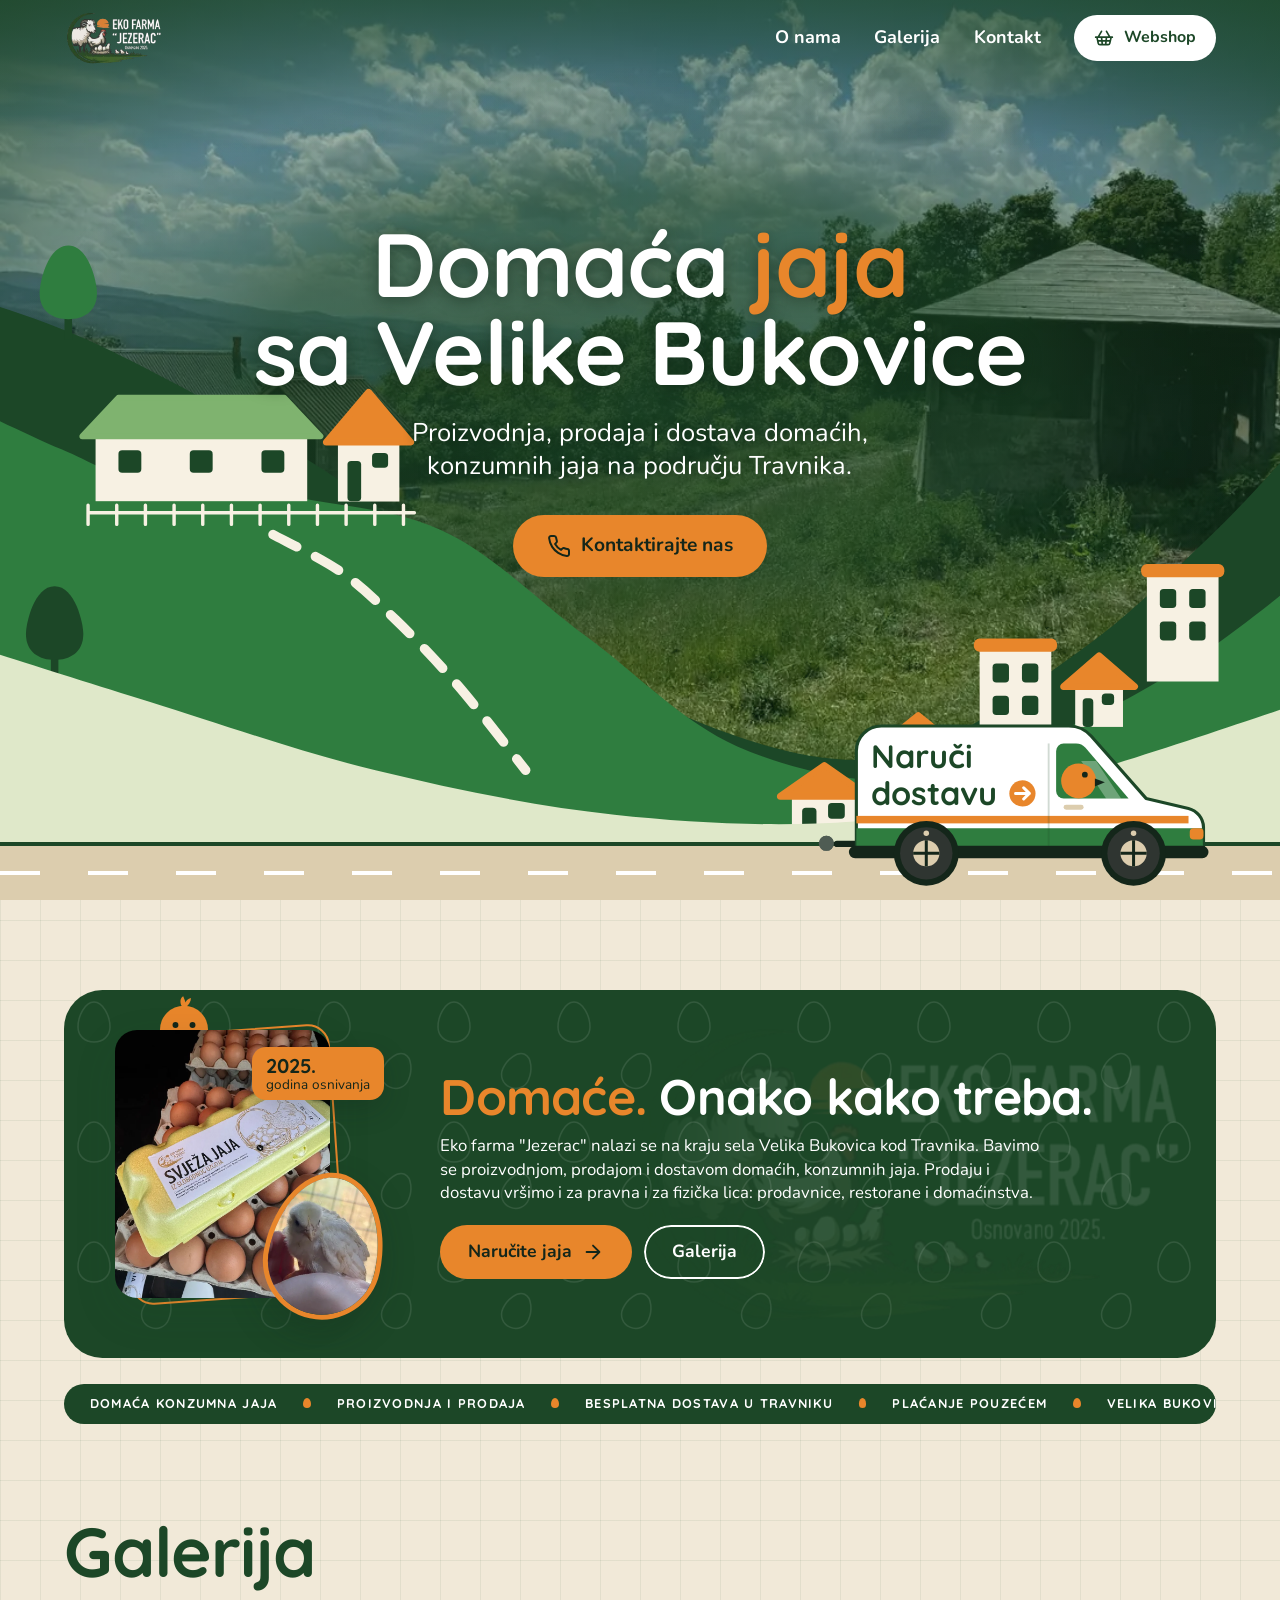
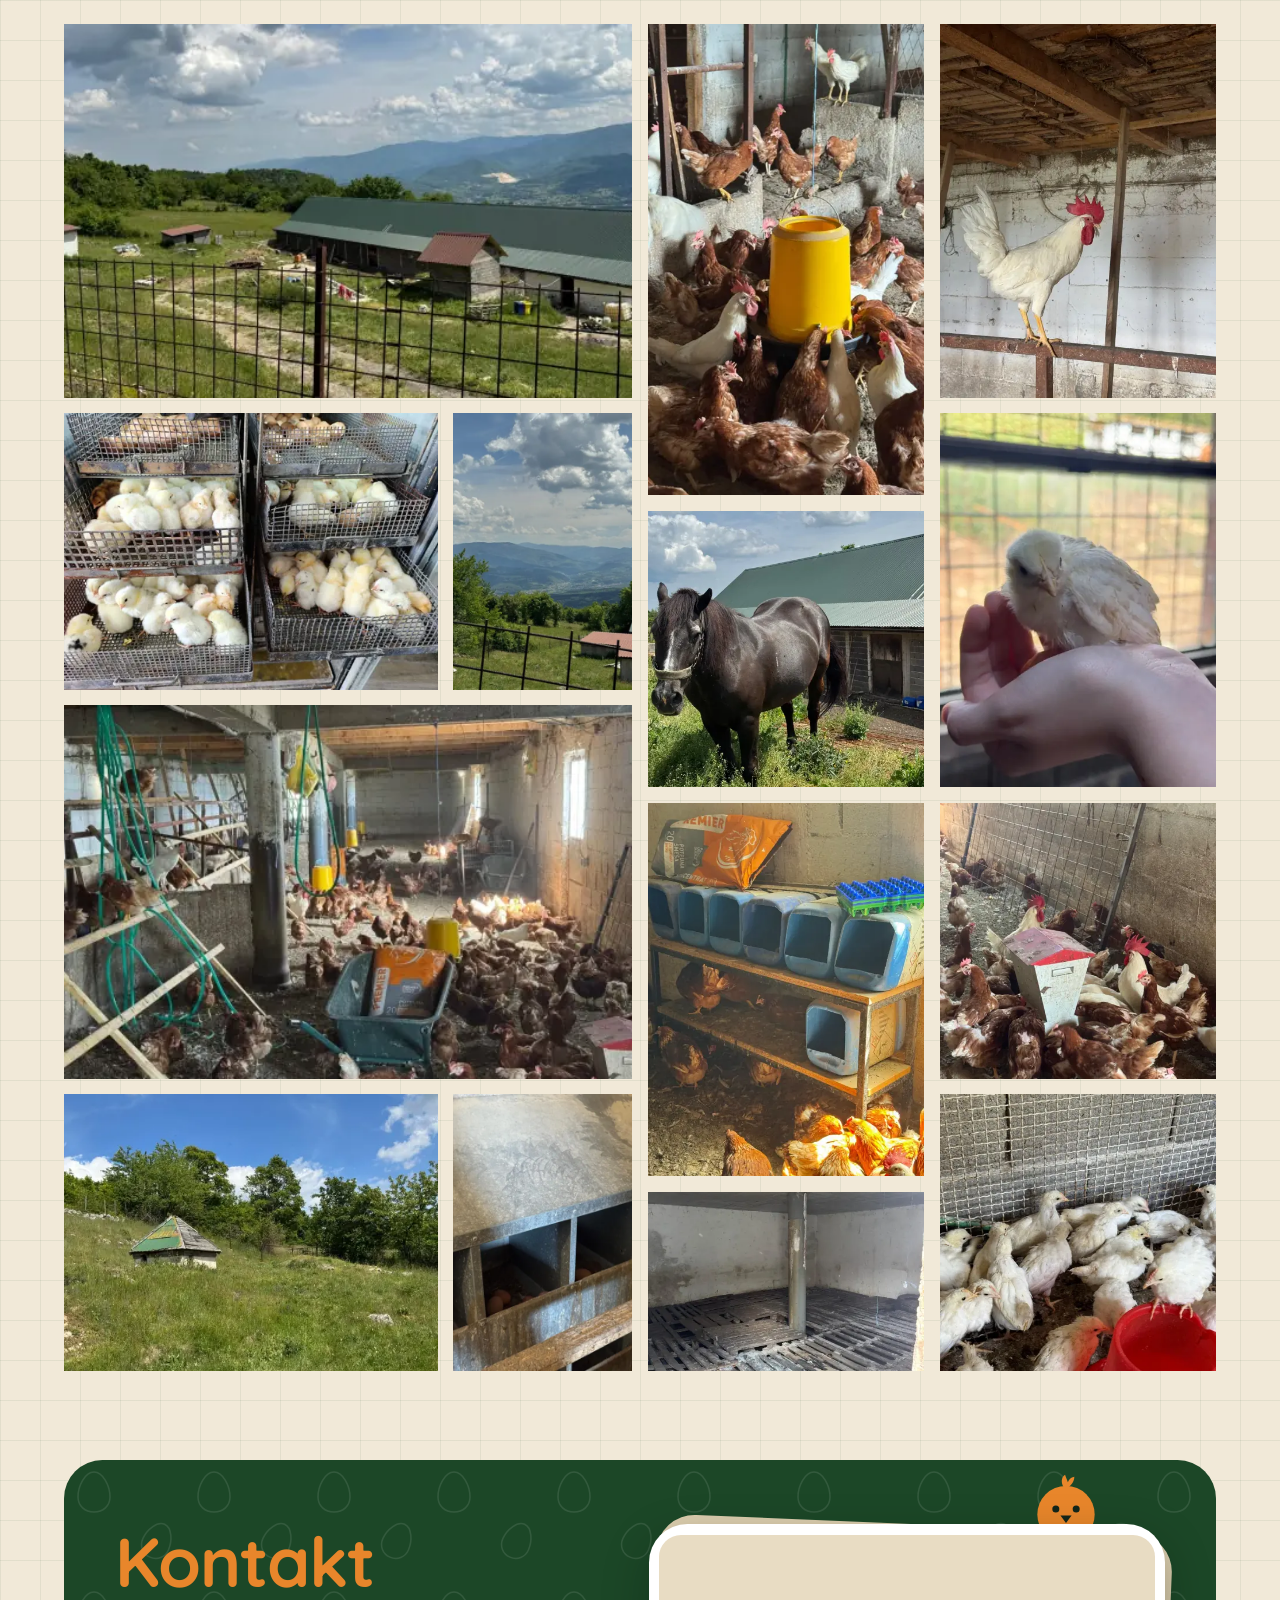
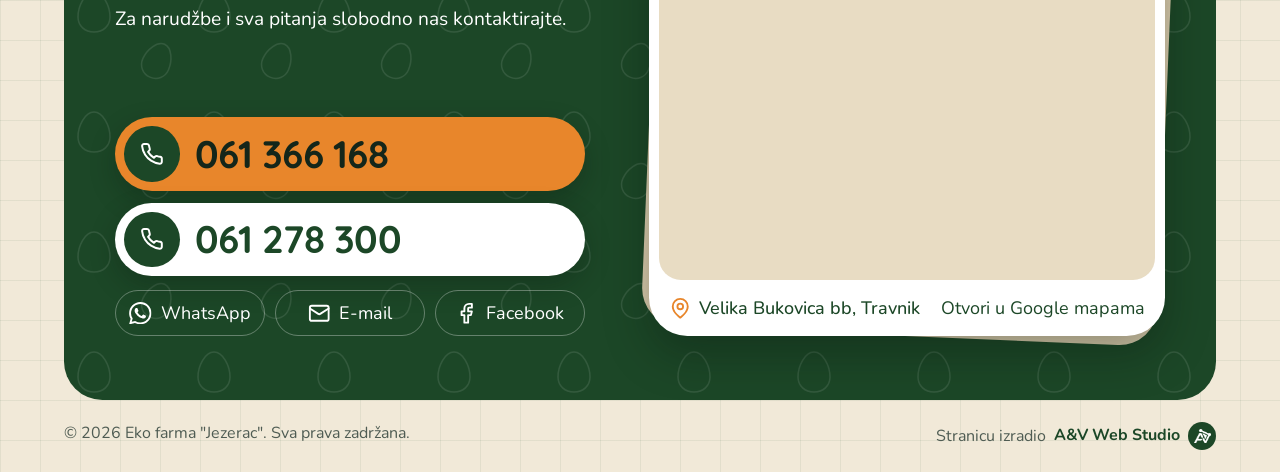
==== commit a5e939c4: "Sigurnosna zaglavlja, domena ekofarmajezerac.com i nova slika za dijeljenje - vercel.json: Content-S" ====
--- a/index.html
+++ b/index.html
@@ -6,24 +6,24 @@
   <title>Domaća jaja Travnik | Eko farma "Jezerac", besplatna dostava</title>
   <meta name="description" content="Domaća, konzumna jaja sa Velike Bukovice kod Travnika. Besplatna dostava na području Travnika i plaćanje pouzećem. Naručite online ili nas nazovite.">
   <meta name="robots" content="index, follow, max-image-preview:large">
-  <link rel="canonical" href="https://eko-farma-jezerac.vercel.app/">
+  <link rel="canonical" href="https://ekofarmajezerac.com/">
   <meta name="theme-color" content="#f1e9d8">
 
   <meta property="og:type" content="website">
   <meta property="og:site_name" content="Eko farma &quot;Jezerac&quot;">
   <meta property="og:locale" content="bs_BA">
-  <meta property="og:url" content="https://eko-farma-jezerac.vercel.app/">
+  <meta property="og:url" content="https://ekofarmajezerac.com/">
   <meta property="og:title" content="Domaća jaja Travnik | Eko farma &quot;Jezerac&quot;">
   <meta property="og:description" content="Domaća, konzumna jaja sa Velike Bukovice kod Travnika. Besplatna dostava na području Travnika i plaćanje pouzećem.">
-  <meta property="og:image" content="https://eko-farma-jezerac.vercel.app/assets/img/og.jpg">
+  <meta property="og:image" content="https://ekofarmajezerac.com/assets/img/og.jpg?v=2">
   <meta property="og:image:type" content="image/jpeg">
   <meta property="og:image:width" content="1200">
   <meta property="og:image:height" content="630">
-  <meta property="og:image:alt" content="Logo Eko farme &quot;Jezerac&quot; s ovcom, kokoši i pilićima, ispod njega bijela jaja na podlogama u bojama farme">
+  <meta property="og:image:alt" content="Naslovna Eko farme &quot;Jezerac&quot;: Domaća jaja sa Velike Bukovice, brda s farmom i kombi za dostavu">
   <meta name="twitter:card" content="summary_large_image">
   <meta name="twitter:title" content="Domaća jaja Travnik | Eko farma &quot;Jezerac&quot;">
   <meta name="twitter:description" content="Domaća, konzumna jaja sa Velike Bukovice kod Travnika. Besplatna dostava na području Travnika i plaćanje pouzećem.">
-  <meta name="twitter:image" content="https://eko-farma-jezerac.vercel.app/assets/img/og.jpg">
+  <meta name="twitter:image" content="https://ekofarmajezerac.com/assets/img/og.jpg?v=2">
 
   <link rel="icon" type="image/png" sizes="32x32" href="assets/img/favicon-32.png?v=3">
   <link rel="icon" type="image/png" sizes="192x192" href="assets/img/favicon-192.png?v=3">
@@ -34,7 +34,9 @@
   <link rel="preload" href="assets/fonts/quicksand-latin.woff2" as="font" type="font/woff2" crossorigin>
   <link rel="preload" href="assets/fonts/quicksand-latin-ext.woff2" as="font" type="font/woff2" crossorigin>
   <link rel="stylesheet" href="css/styles.css?v=4">
-  <link rel="preload" as="image" href="assets/img/hero.webp?v=2" fetchpriority="high">
+  <!-- Na telefonu je hero pod gustom zelenom sjenom, pa mu je dovoljna lakša verzija. -->
+  <link rel="preload" as="image" href="assets/img/hero-telefon.webp" media="(max-width: 759px)" fetchpriority="high">
+  <link rel="preload" as="image" href="assets/img/hero.webp?v=2" media="(min-width: 760px)" fetchpriority="high">
 
   <!-- json-ld:start -->
   <script type="application/ld+json">
@@ -43,14 +45,14 @@
   "@graph": [
     {
       "@type": "LocalBusiness",
-      "@id": "https://eko-farma-jezerac.vercel.app/#farma",
+      "@id": "https://ekofarmajezerac.com/#farma",
       "name": "Eko farma \"Jezerac\"",
       "description": "Proizvodnja, prodaja i dostava domaćih, konzumnih jaja na području Travnika.",
-      "url": "https://eko-farma-jezerac.vercel.app/",
-      "logo": "https://eko-farma-jezerac.vercel.app/assets/img/logo.webp",
+      "url": "https://ekofarmajezerac.com/",
+      "logo": "https://ekofarmajezerac.com/assets/img/logo.webp",
       "image": [
-        "https://eko-farma-jezerac.vercel.app/assets/img/og.jpg",
-        "https://eko-farma-jezerac.vercel.app/assets/img/hero.webp"
+        "https://ekofarmajezerac.com/assets/img/og.jpg?v=2",
+        "https://ekofarmajezerac.com/assets/img/hero.webp"
       ],
       "telephone": "+387 61 366 168",
       "email": "ekofarma.jezerac@gmail.com",
@@ -96,7 +98,7 @@
             "@type": "Offer",
             "price": "4",
             "priceCurrency": "BAM",
-            "url": "https://eko-farma-jezerac.vercel.app/webshop.html",
+            "url": "https://ekofarmajezerac.com/webshop.html",
             "itemOffered": {
               "@type": "Product",
               "name": "Mala školjka",
@@ -107,7 +109,7 @@
             "@type": "Offer",
             "price": "6",
             "priceCurrency": "BAM",
-            "url": "https://eko-farma-jezerac.vercel.app/webshop.html",
+            "url": "https://ekofarmajezerac.com/webshop.html",
             "itemOffered": {
               "@type": "Product",
               "name": "Velika školjka S",
@@ -118,7 +120,7 @@
             "@type": "Offer",
             "price": "9",
             "priceCurrency": "BAM",
-            "url": "https://eko-farma-jezerac.vercel.app/webshop.html",
+            "url": "https://ekofarmajezerac.com/webshop.html",
             "itemOffered": {
               "@type": "Product",
               "name": "Velika školjka M",
@@ -129,7 +131,7 @@
             "@type": "Offer",
             "price": "10",
             "priceCurrency": "BAM",
-            "url": "https://eko-farma-jezerac.vercel.app/webshop.html",
+            "url": "https://ekofarmajezerac.com/webshop.html",
             "itemOffered": {
               "@type": "Product",
               "name": "Velika školjka L",
@@ -140,7 +142,7 @@
             "@type": "Offer",
             "price": "12",
             "priceCurrency": "BAM",
-            "url": "https://eko-farma-jezerac.vercel.app/webshop.html",
+            "url": "https://ekofarmajezerac.com/webshop.html",
             "itemOffered": {
               "@type": "Product",
               "name": "Velika školjka XL",
@@ -165,29 +167,29 @@
     },
     {
       "@type": "WebSite",
-      "@id": "https://eko-farma-jezerac.vercel.app/#web",
-      "url": "https://eko-farma-jezerac.vercel.app/",
+      "@id": "https://ekofarmajezerac.com/#web",
+      "url": "https://ekofarmajezerac.com/",
       "name": "Eko farma \"Jezerac\"",
       "inLanguage": "bs-Latn",
       "publisher": {
-        "@id": "https://eko-farma-jezerac.vercel.app/#farma"
+        "@id": "https://ekofarmajezerac.com/#farma"
       }
     },
     {
       "@type": "WebPage",
-      "@id": "https://eko-farma-jezerac.vercel.app/#stranica",
-      "url": "https://eko-farma-jezerac.vercel.app/",
+      "@id": "https://ekofarmajezerac.com/#stranica",
+      "url": "https://ekofarmajezerac.com/",
       "name": "Domaća jaja Travnik | Eko farma \"Jezerac\", besplatna dostava",
       "inLanguage": "bs-Latn",
       "isPartOf": {
-        "@id": "https://eko-farma-jezerac.vercel.app/#web"
+        "@id": "https://ekofarmajezerac.com/#web"
       },
       "about": {
-        "@id": "https://eko-farma-jezerac.vercel.app/#farma"
+        "@id": "https://ekofarmajezerac.com/#farma"
       },
       "primaryImageOfPage": {
         "@type": "ImageObject",
-        "url": "https://eko-farma-jezerac.vercel.app/assets/img/hero.webp"
+        "url": "https://ekofarmajezerac.com/assets/img/hero.webp"
       }
     }
   ]
@@ -231,9 +233,10 @@
 
   <main>
     <section class="hero">
-      <div class="hero-photo">
+      <picture class="hero-photo">
+        <source media="(max-width: 759px)" srcset="assets/img/hero-telefon.webp" width="1100" height="825">
         <img src="assets/img/hero.webp?v=2" width="1600" height="1200" fetchpriority="high" alt="Farma na Velikoj Bukovici: objekti, puteljak kroz livadu i planine pod oblacima">
-      </div>
+      </picture>
       <picture class="hills">
         <source media="(min-width: 760px)" srcset="assets/img/brda.svg" width="1440" height="460">
         <img src="assets/img/brda-telefon.svg?v=3" width="375" height="200" alt="">
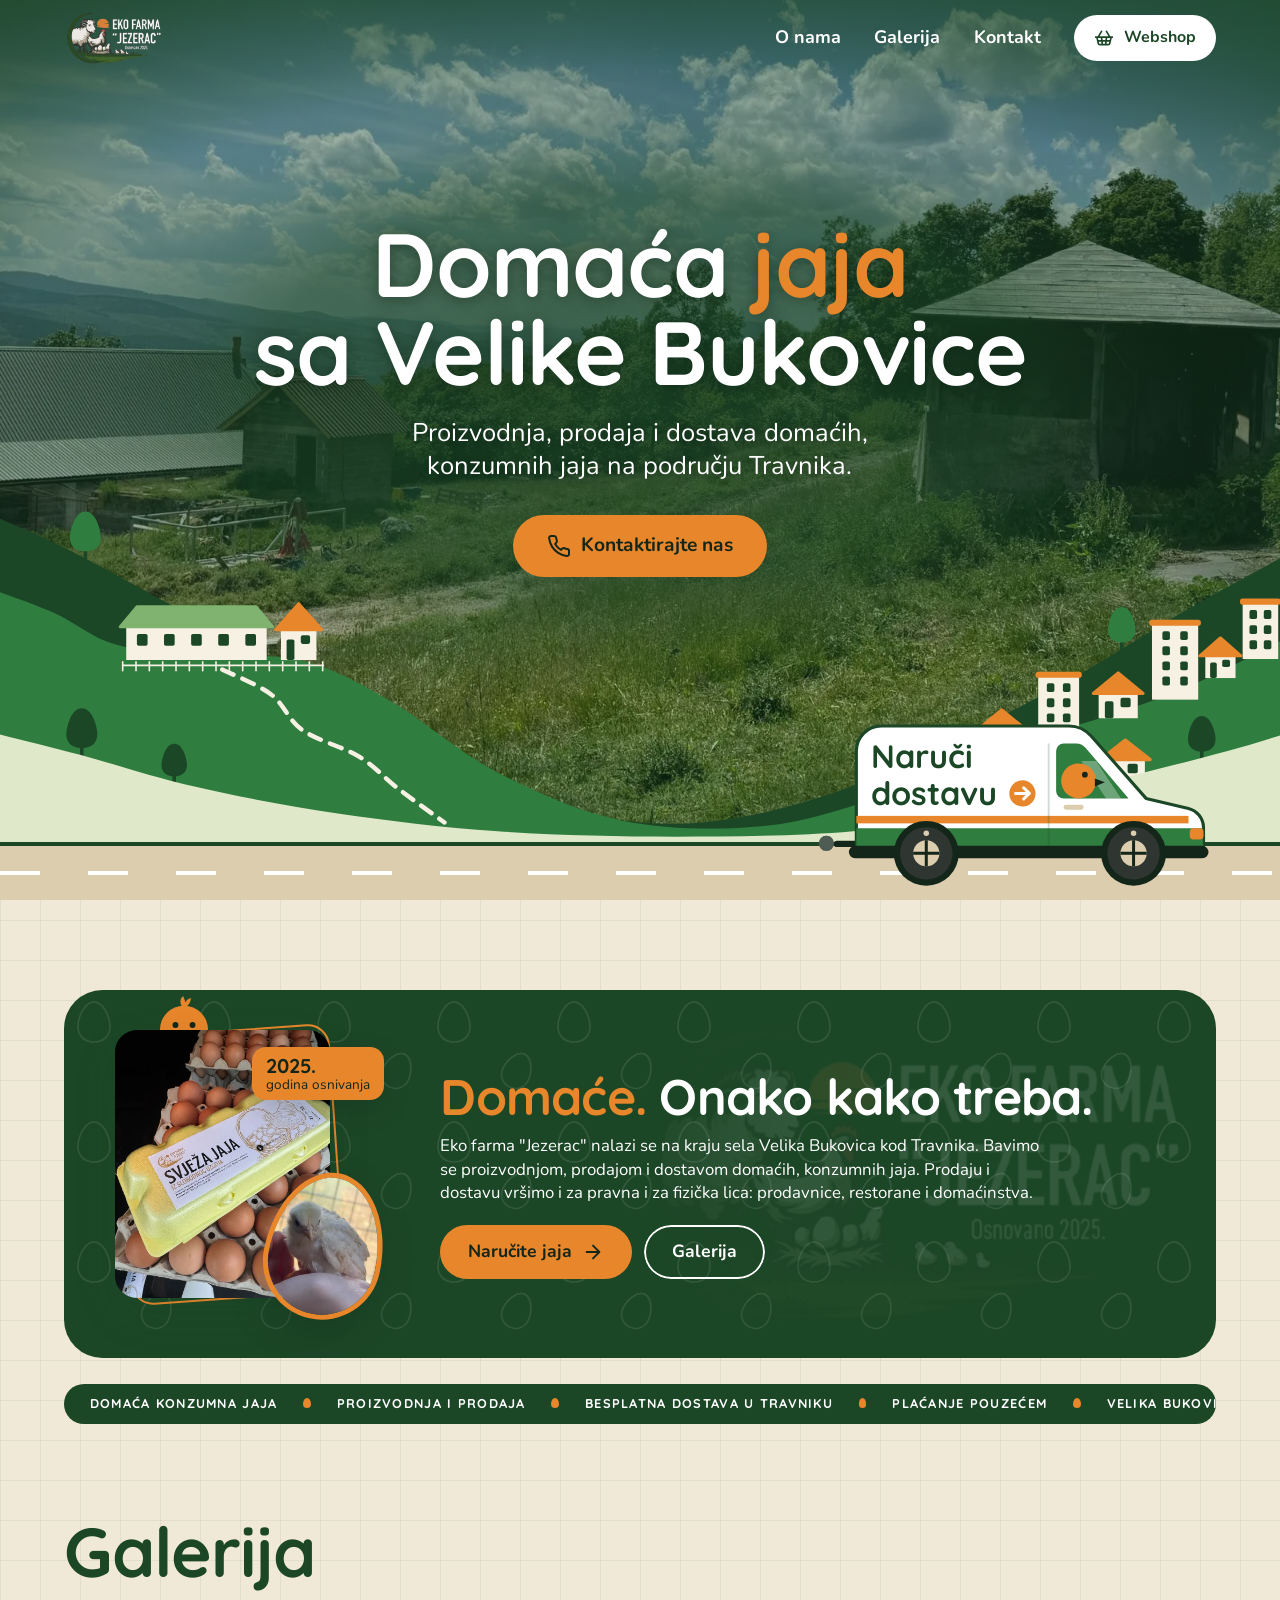
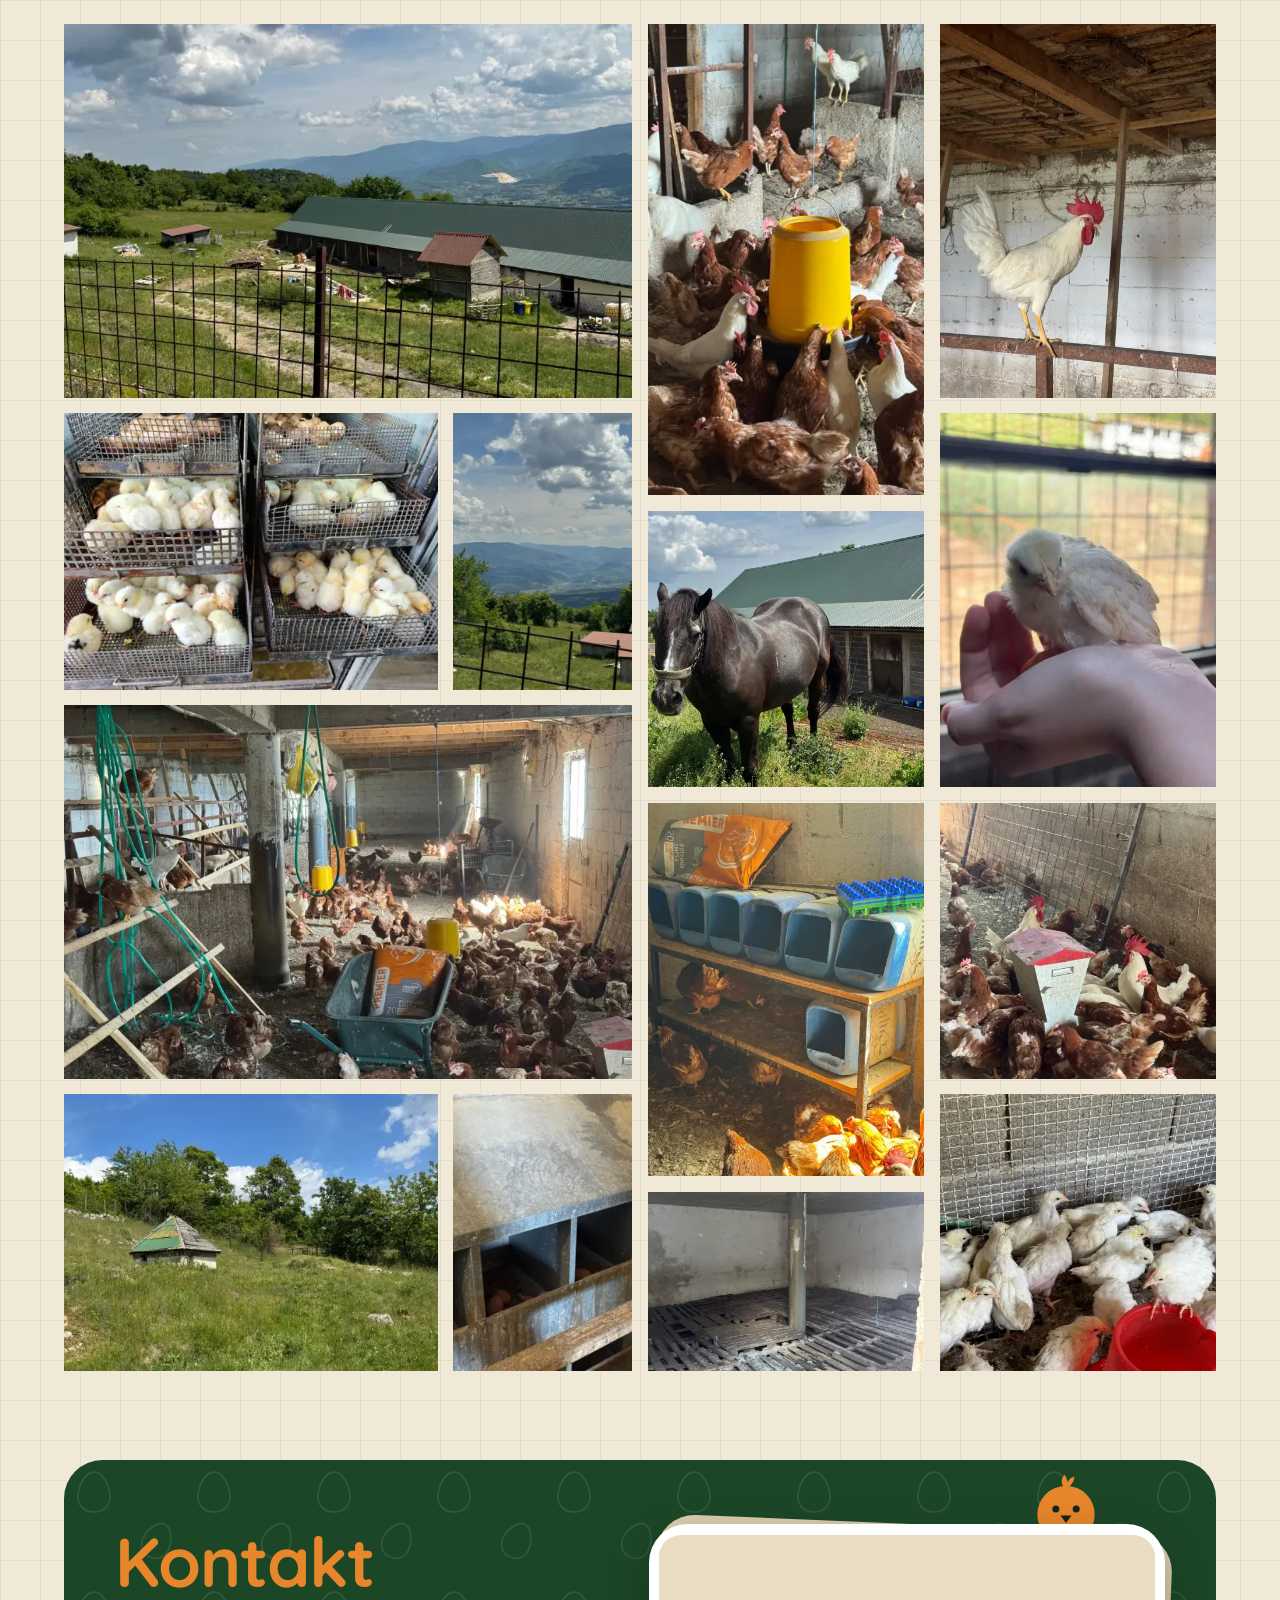
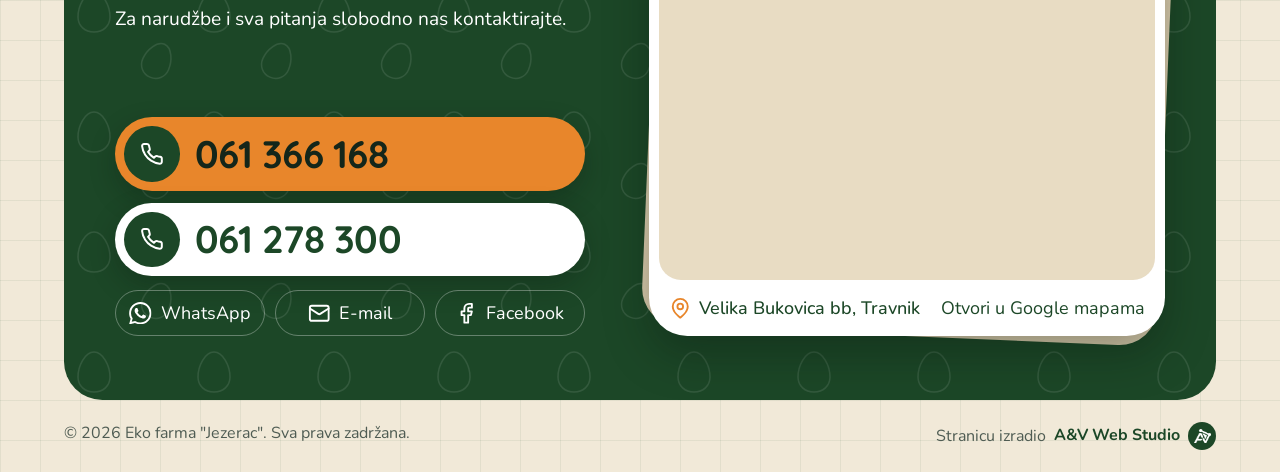
==== commit e6a06840: "Link za preskakanje unutar zaglavlja (pristupačnost) Co-Authored-By: Claude Opus 5.5 <noreply@anthro" ====
--- a/index.html
+++ b/index.html
@@ -198,8 +198,6 @@
   <!-- json-ld:end -->
 </head>
 <body>
-  <a class="skip-link" href="webshop.html">Idi na webshop</a>
-
   <svg class="svg-defs" aria-hidden="true" focusable="false">
     <symbol id="i-arrow" viewBox="0 0 24 24"><path d="M5 12h14M12 5l7 7-7 7"/></symbol>
     <symbol id="i-basket" viewBox="0 0 24 24"><path d="m15 11-1 9M19 11l-4-7M2 11h20M3.5 11l1.6 7.4a2 2 0 0 0 2 1.6h9.8a2 2 0 0 0 2-1.6l1.7-7.4M4.5 15.5h15M5 11l4-7M9 11l1 9"/></symbol>
@@ -215,6 +213,7 @@
   </svg>
 
   <header class="top top-over">
+    <a class="skip-link" href="webshop.html">Idi na webshop</a>
     <a class="top-logo" href="./" aria-label='Eko farma "Jezerac", početna'>
       <img src="assets/img/logo-320.webp" alt="" width="320" height="177">
       <img class="top-logo-light" src="assets/img/logo-svijetli-320.webp" alt="" width="320" height="177">
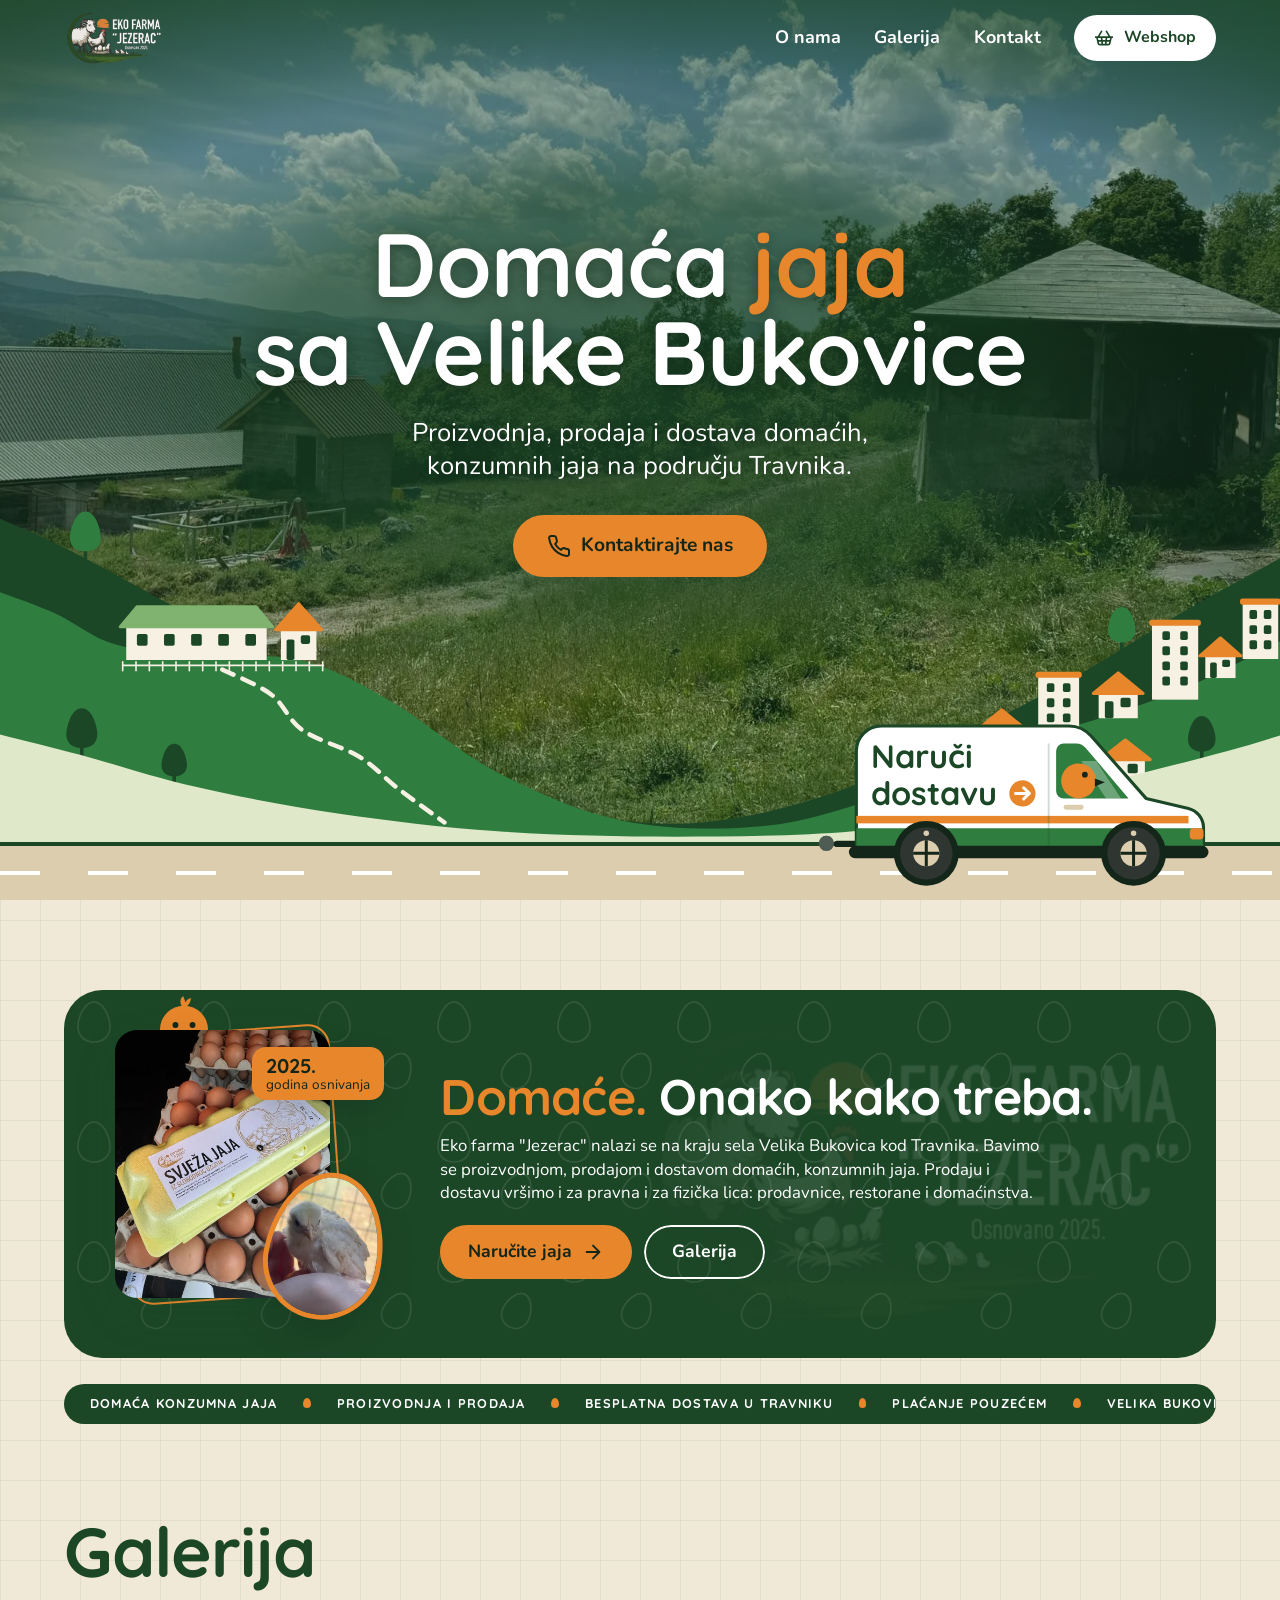
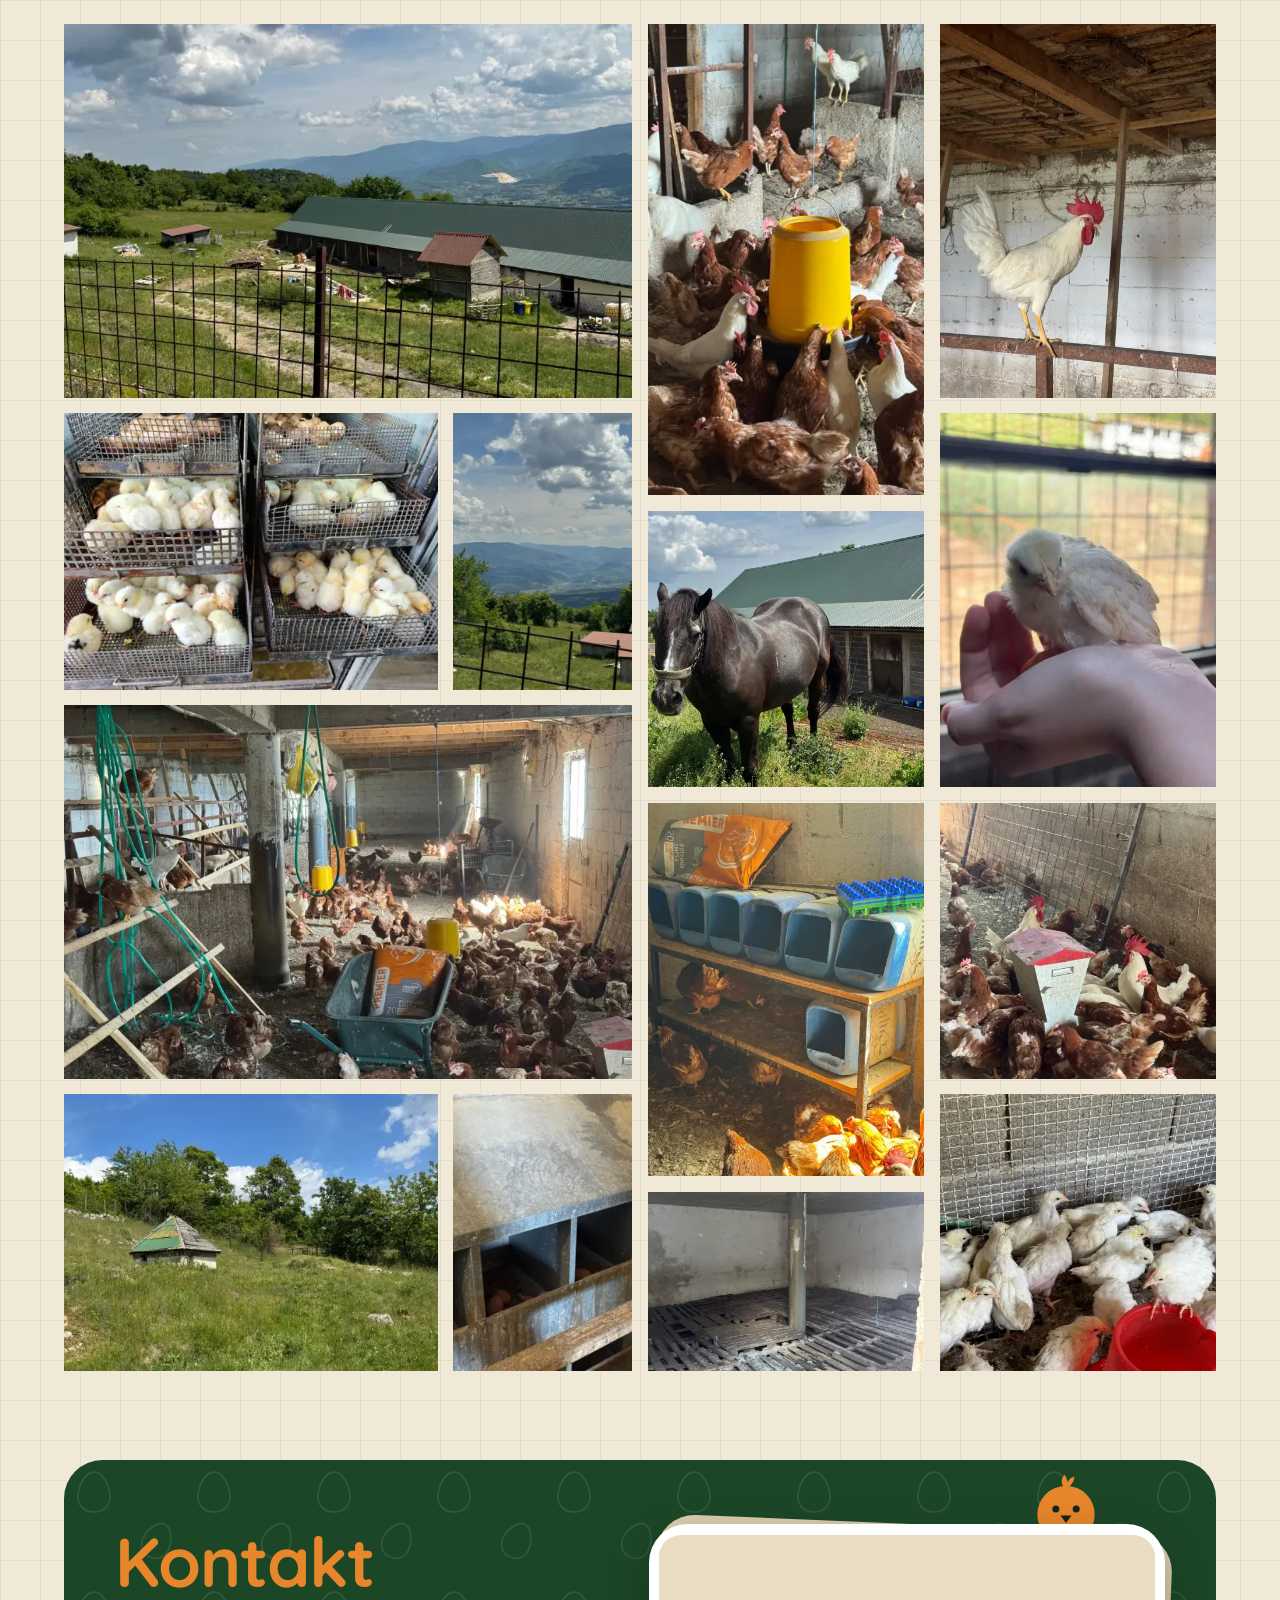
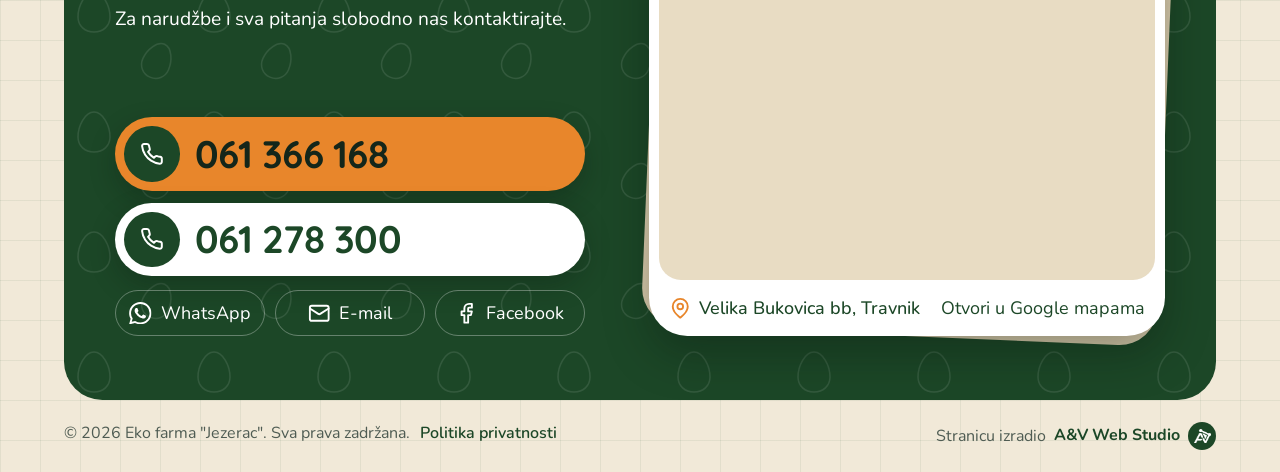
==== commit 0724dc29: "Stranica Politika privatnosti i linkovi na nju Stranica opisuje kako narudžba stvarno radi (podaci o" ====
--- a/index.html
+++ b/index.html
@@ -33,7 +33,7 @@
   <!-- Fontovi su na samoj stranici; unaprijed se učitava samo onaj za glavni naslov. -->
   <link rel="preload" href="assets/fonts/quicksand-latin.woff2" as="font" type="font/woff2" crossorigin>
   <link rel="preload" href="assets/fonts/quicksand-latin-ext.woff2" as="font" type="font/woff2" crossorigin>
-  <link rel="stylesheet" href="css/styles.css?v=4">
+  <link rel="stylesheet" href="css/styles.css?v=5">
   <!-- Na telefonu je hero pod gustom zelenom sjenom, pa mu je dovoljna lakša verzija. -->
   <link rel="preload" as="image" href="assets/img/hero-telefon.webp" media="(max-width: 759px)" fetchpriority="high">
   <link rel="preload" as="image" href="assets/img/hero.webp?v=2" media="(min-width: 760px)" fetchpriority="high">
@@ -375,7 +375,7 @@
   </main>
 
   <footer class="bottom">
-    <p>© <span data-year>2026</span> Eko farma "Jezerac". Sva prava zadržana.</p>
+    <p>© <span data-year>2026</span> Eko farma "Jezerac". Sva prava zadržana. <a class="bottom-link" href="privatnost.html">Politika privatnosti</a></p>
     <a class="bottom-credit" href="https://avstudio.site/" target="_blank" rel="noopener">Stranicu izradio <b>A&amp;V Web Studio</b> <span class="bottom-credit-logo"><img src="assets/img/av-studio.webp" width="52" height="44" alt=""></span></a>
   </footer>
 
--- a/css/styles.css
+++ b/css/styles.css
@@ -254,6 +254,24 @@
 .bottom-credit img { width: 17px; height: auto; }
 .bottom-credit:hover b, .bottom-credit:focus-visible b { background-size: 100% 2px; }
 .bottom-credit:hover .bottom-credit-logo, .bottom-credit:focus-visible .bottom-credit-logo { transform: rotate(-20deg); }
+.bottom-link { margin-left: 6px; padding-bottom: 2px; background: linear-gradient(var(--orange), var(--orange)) left bottom / 0 2px no-repeat; color: var(--forest); font-weight: 600; text-decoration: none; white-space: nowrap; transition: background-size .3s ease-out; }
+.bottom-link:hover, .bottom-link:focus-visible { background-size: 100% 2px; }
+
+/* ---------- Politika privatnosti ---------- */
+
+.legal { max-width: 46rem; margin: 0 auto; padding: clamp(24px, 4vw, 48px) var(--gutter) clamp(48px, 7vw, 96px); }
+.legal h1 { font-size: clamp(2.4rem, 5vw, 4rem); }
+.legal h2 { margin-top: clamp(28px, 3vw, 40px); font-size: clamp(1.45rem, 2.2vw, 1.9rem); }
+.legal p, .legal ul { margin-top: 10px; line-height: 1.5; }
+.legal ul { padding-left: 1.2em; list-style: disc; }
+.legal li + li { margin-top: 8px; }
+.legal li::marker { color: var(--orange); }
+.legal a { color: var(--forest); text-decoration-color: var(--orange); text-underline-offset: .18em; transition: color .18s; }
+.legal a:hover { color: var(--green); }
+.legal-date { color: var(--grey); font-size: 1rem; }
+.legal-lead { padding: 14px 18px; border-radius: var(--radius); background: var(--mint); color: var(--forest); font-weight: 600; }
+/* Mjesta koja vlasnik još treba popuniti */
+.legal-fill { padding: 0 4px; border-radius: 4px; background: rgb(232 134 43 / .22); color: inherit; }
 
 /* ---------- Početna: hero s fotografijom u pozadini ---------- */
 
